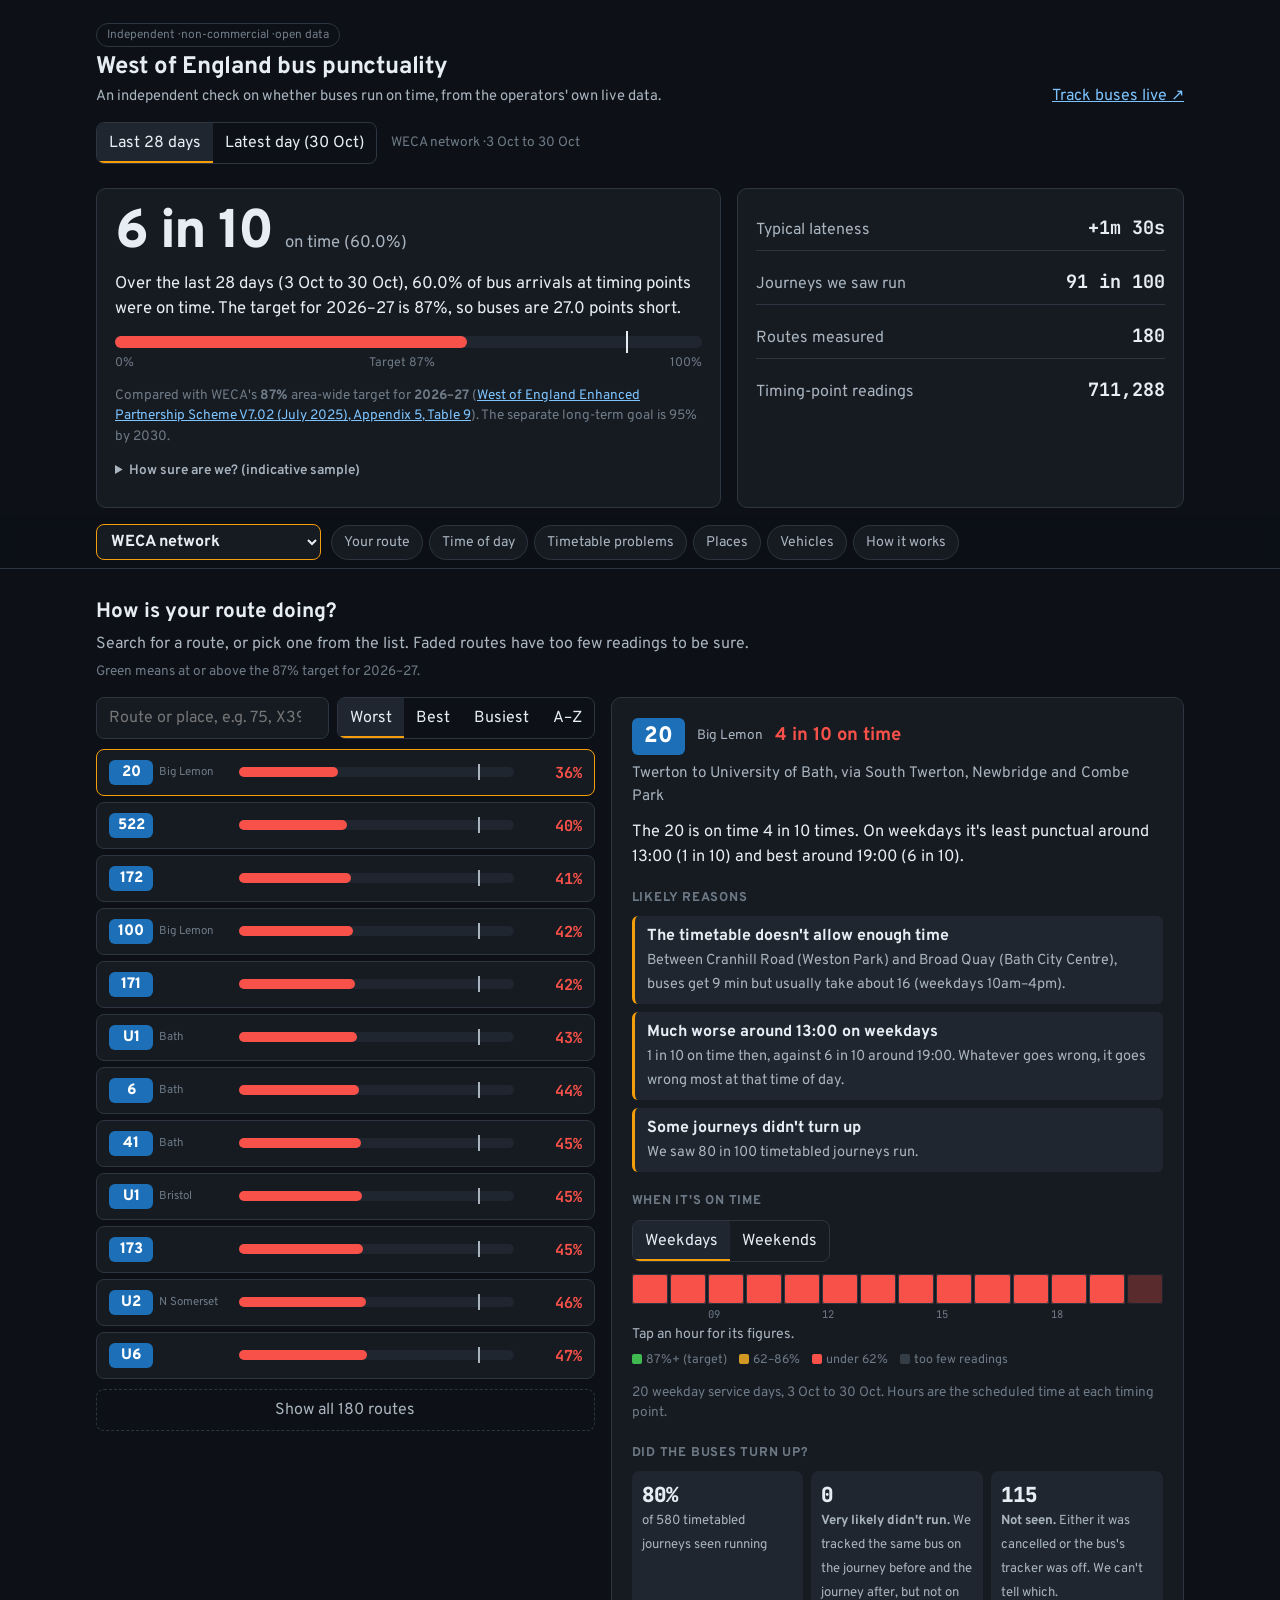
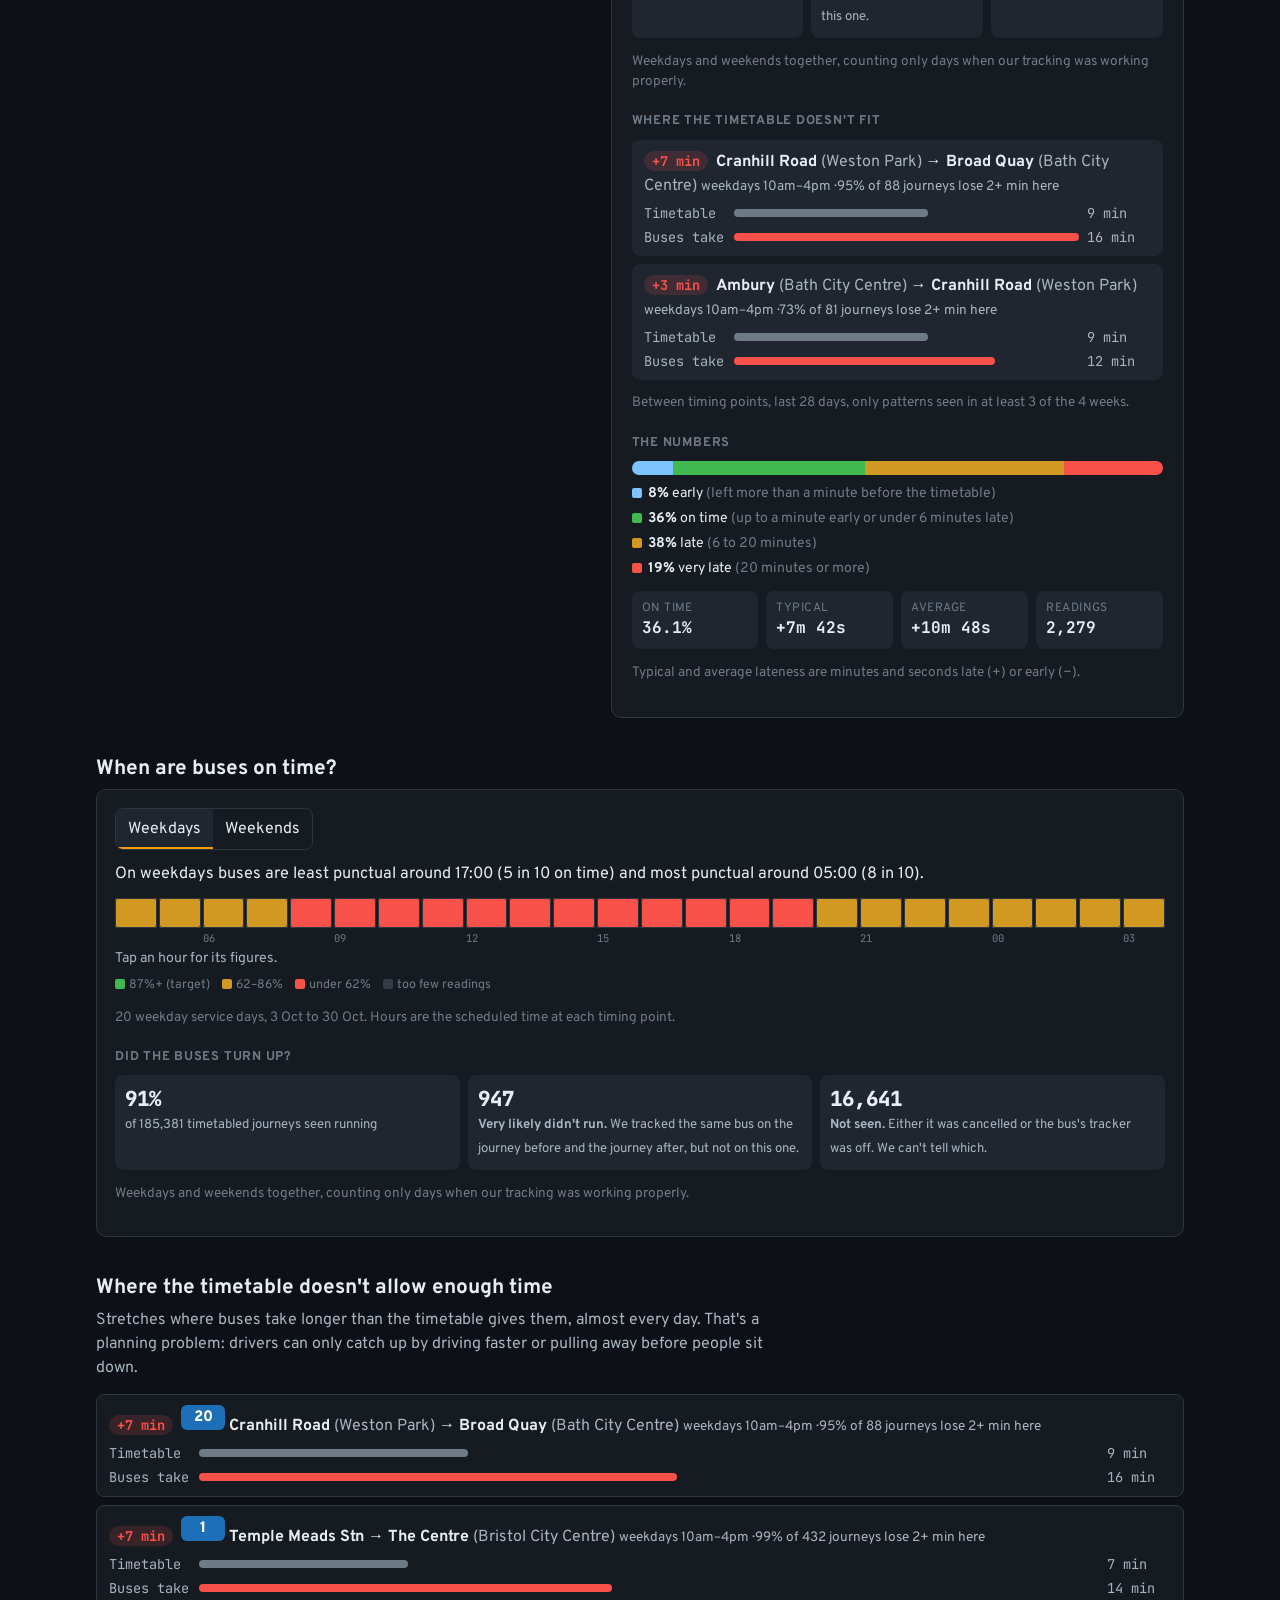
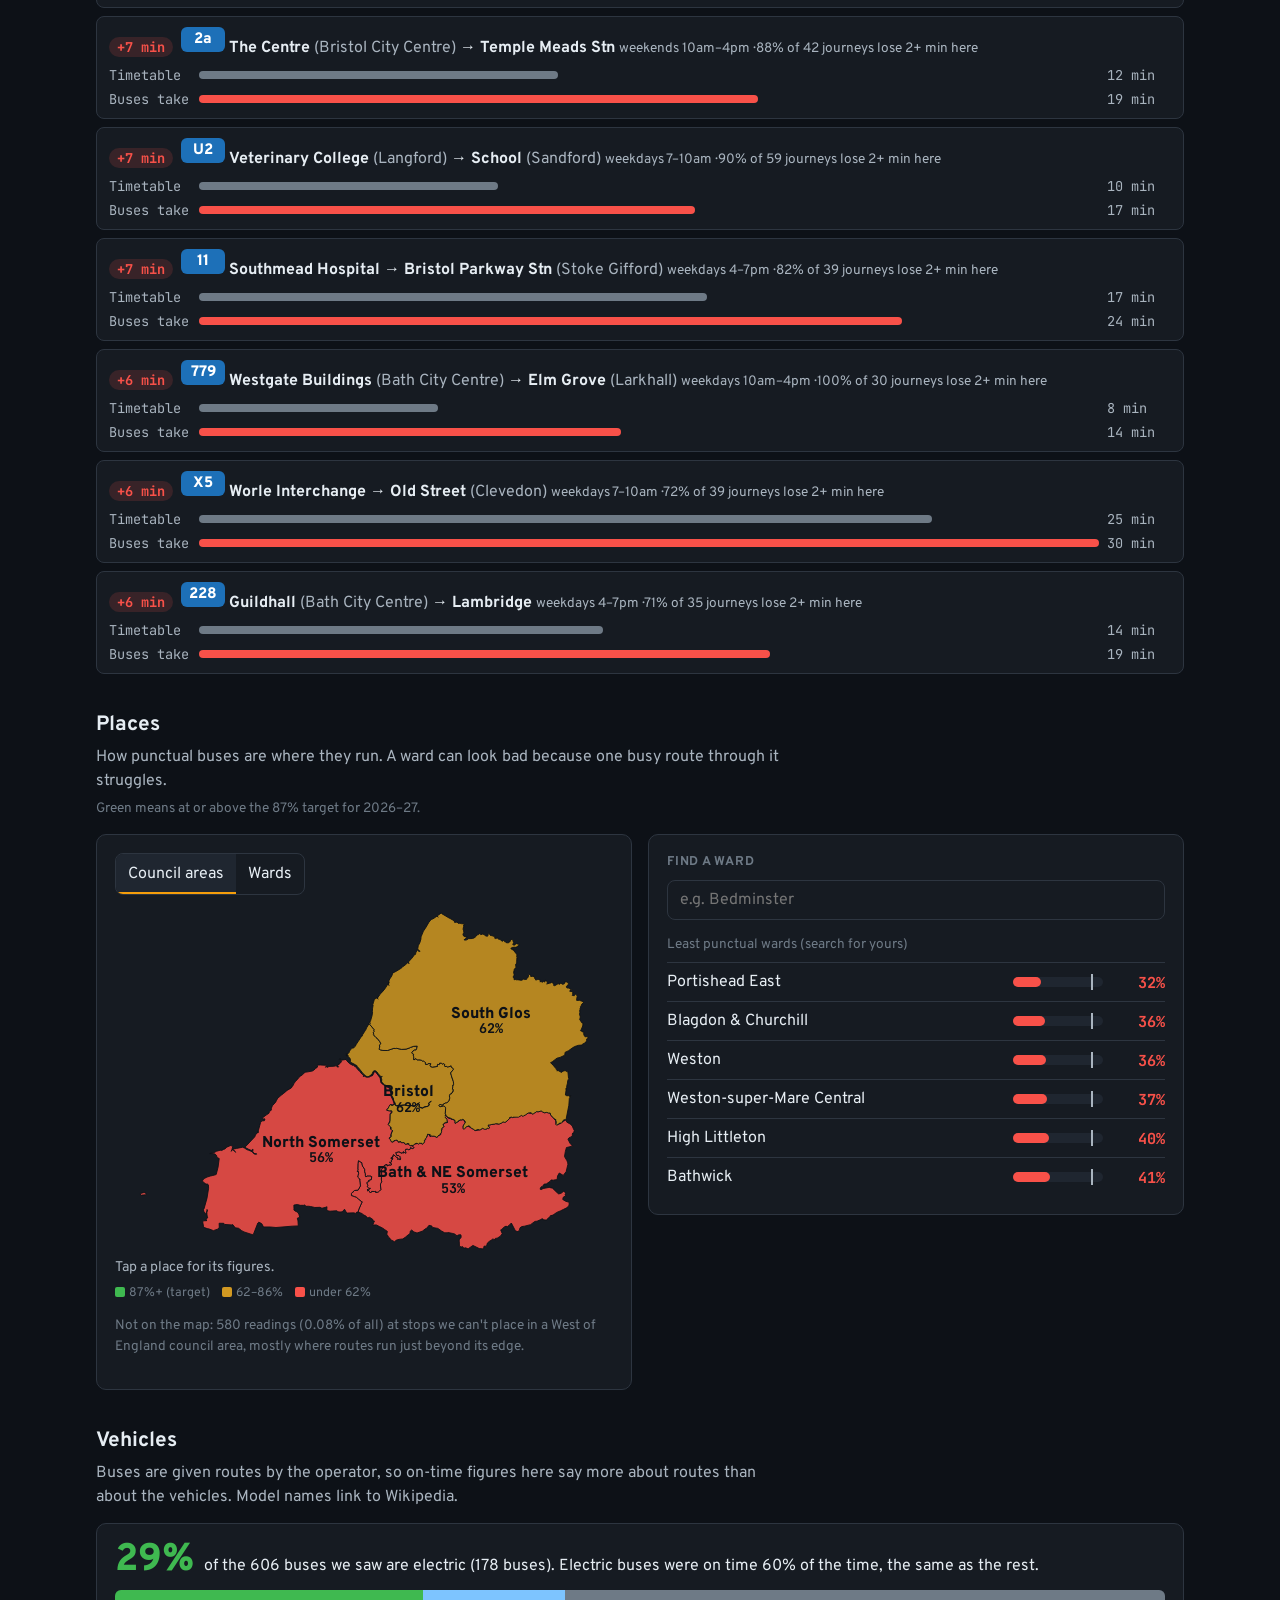
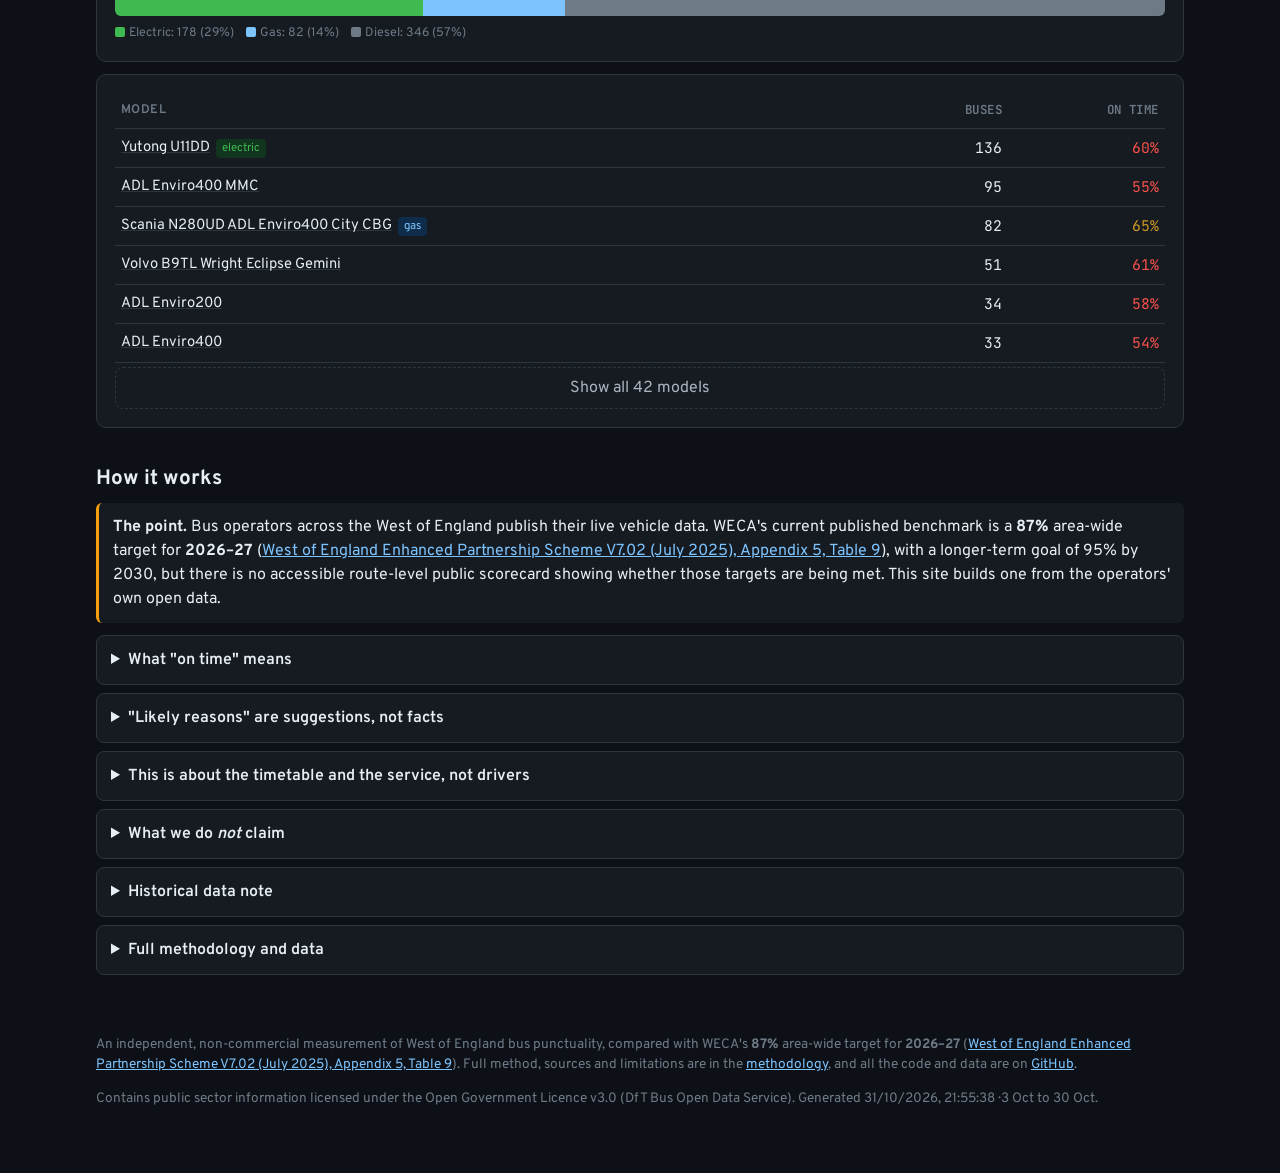
==== docs/index.html @ 81a688ce "Data update 2026-10-31T21:58Z" ====
<!DOCTYPE html>
<html lang="en-GB">
<head>
<meta charset="utf-8">
<meta name="viewport" content="width=device-width, initial-scale=1">
<title>West of England bus punctuality audit - an independent check on whether buses run on time</title>
<meta name="google-site-verification" content="jJreNS1rfgwbymtiuRrzHCfHi8ZP4BG9JeubNYaZslE">
<meta name="description" content="Independent, open-data check on whether buses in Bristol, Bath and the West of England run on time, by route, area and operator, from the team behind Bristol Bus Bot.">
<link rel="canonical" href="https://bristol-bus-bot.github.io/weca-bus-audit/">
<meta property="og:site_name" content="West of England bus punctuality audit">
<meta property="og:type" content="website">
<meta property="og:locale" content="en_GB">
<meta property="og:title" content="West of England bus punctuality audit">
<meta property="og:description" content="How often do buses in Bristol and the West of England run on time? An independent check from the operators' own live data.">
<meta property="og:url" content="https://bristol-bus-bot.github.io/weca-bus-audit/">
<meta property="og:image" content="https://bristol-bus-bot.github.io/weca-bus-audit/og-card.png">
<meta property="og:image:width" content="1200">
<meta property="og:image:height" content="630">
<meta name="twitter:card" content="summary_large_image">
<link rel="icon" href="favicon.svg" type="image/svg+xml">
<link rel="stylesheet" href="styles.css?v=b06679b86626">
</head>
<body>
<a class="skip-link" href="#main-content">Skip to audit results</a>

<div class="wrap">
  <header class="top">
    <div class="brand">
      <div>
        <span class="pill">Independent · non-commercial · open data</span>
        <h1>West of England bus punctuality</h1>
        <p>An independent check on whether buses run on time, from the operators' own live data.</p>
      </div>
      <a class="live-link" href="https://bristolbuses.live/">Track buses live ↗</a>
    </div>
    <div class="controls">
      <div class="seg" id="view-controls" role="group" aria-label="Period" hidden></div>
      <p class="small faint period" id="period-line">Loading…</p>
    </div>
  </header>

  <div id="err" role="alert" aria-live="assertive"></div>

  <div class="hero">
    <div class="card">
      <div class="big"><strong id="h-inten">–</strong><span id="h-pct"></span></div>
      <p class="lead" id="h-lead"></p>
      <div class="bar" aria-hidden="true"><i id="h-fill"></i><b id="h-tgt"></b></div>
      <div class="bar-labels"><span>0%</span><span id="h-tgt-label"></span><span>100%</span></div>
      <p class="small faint" id="headline-target-note"></p>
      <details class="evidence" id="evidence">
        <summary>How sure are we?</summary>
        <p id="evidence-text"></p>
      </details>
    </div>
    <div class="card stats">
      <div class="stat"><span class="k">Typical lateness</span><span class="v" id="s-median">–</span></div>
      <div class="stat"><span class="k">Journeys we saw run</span><span class="v" id="s-seen">–</span></div>
      <div class="stat"><span class="k">Routes measured</span><span class="v" id="s-routes">–</span></div>
      <div class="stat"><span class="k">Timing-point readings</span><span class="v" id="s-readings">–</span></div>
    </div>
  </div>
</div>

<nav class="jump" aria-label="Operator and sections">
  <div class="wrap">
    <label class="sr-only" for="operator">Bus operator</label>
    <select id="operator" class="op-select"></select>
    <div class="jump-links">
      <a href="#routes">Your route</a><a href="#time">Time of day</a><a href="#timetable">Timetable problems</a>
      <a href="#places">Places</a><a href="#vehicles">Vehicles</a><a href="#about">How it works</a>
    </div>
  </div>
</nav>

<main id="main-content" class="wrap">
  <section id="routes">
    <h2>How is your route doing?</h2>
    <p class="intro">Search for a route, or pick one from the list. Faded routes have too few readings to be sure.</p>
    <p class="small faint" id="route-target-note"></p>
    <div class="routes">
      <div>
        <div class="route-tools">
          <input type="search" id="q" placeholder="Route or place, e.g. 75, X39, Clevedon" aria-label="Find a route">
          <div class="seg" role="group" aria-label="Sort routes" id="sort">
            <button type="button" data-s="worst" class="on" aria-pressed="true">Worst</button>
            <button type="button" data-s="best" aria-pressed="false">Best</button>
            <button type="button" data-s="busy" aria-pressed="false">Busiest</button>
            <button type="button" data-s="az" aria-pressed="false">A–Z</button>
          </div>
        </div>
        <ul class="route-list" id="list" aria-live="polite"></ul>
        <button class="more" type="button" id="more" hidden></button>
      </div>
      <div class="detail" id="detail" aria-live="polite"></div>
    </div>
  </section>

  <section id="time">
    <h2>When are buses on time?</h2>
    <div class="card" id="net-hours">
      <p class="faint">Loading…</p>
    </div>
  </section>

  <section id="timetable">
    <h2>Where the timetable doesn't allow enough time</h2>
    <p class="intro">Stretches where buses take longer than the timetable gives them, almost every day. That's a planning problem: drivers can only catch up by driving faster or pulling away before people sit down.</p>
    <ol class="fit" id="worst"></ol>
  </section>

  <section id="places">
    <h2>Places</h2>
    <p class="intro">How punctual buses are where they run. A ward can look bad because one busy route through it struggles.</p>
    <p class="small faint" id="geo-target-note"></p>
    <div class="two">
      <div class="card">
        <div class="seg" role="group" aria-label="Map detail" id="map-mode">
          <button type="button" data-m="area" class="on" aria-pressed="true">Council areas</button>
          <button type="button" data-m="ward" aria-pressed="false">Wards</button>
        </div>
        <svg id="map" class="map" role="img" aria-label="Map of on-time share by place"></svg>
        <p class="strip-detail" id="map-d" aria-live="polite">Tap a place for its figures.</p>
        <div class="legend" id="map-legend"></div>
        <p class="small faint" id="unknown-note"></p>
      </div>
      <div class="card">
        <h3 class="first">Find a ward</h3>
        <input type="search" id="wq" placeholder="e.g. Bedminster" aria-label="Find a ward">
        <ul class="rank" id="wards"></ul>
      </div>
    </div>
  </section>

  <section id="vehicles">
    <h2>Vehicles</h2>
    <p class="intro">Buses are given routes by the operator, so on-time figures here say more about routes than about the vehicles. Model names link to Wikipedia.</p>
    <div class="card glance-card">
      <div class="glance"><strong id="e-share"></strong><span id="e-text"></span></div>
      <div class="fleetbar" id="fleetbar" role="img"></div>
      <div class="legend" id="fleet-legend"></div>
    </div>
    <div class="card">
      <table>
        <thead><tr><th scope="col">Model</th><th scope="col" class="num">Buses</th><th scope="col" class="num">On time</th></tr></thead>
        <tbody id="fleet"></tbody>
      </table>
      <button class="more" type="button" id="fleet-more" hidden></button>
    </div>
  </section>

  <section id="about">
    <h2>How it works</h2>
    <div class="callout" id="point-callout">
      <strong>The point.</strong> This site compares independent measurements with WECA's dated annual target and longer-term goal.
    </div>
    <details>
      <summary>What "on time" means</summary>
      <p>Between 1 minute early and 5 minutes 59 seconds late at a timing point, the Department for Transport's statistical definition. A reading is a bus recorded within 150 m of a timing point. We measure every bus we can see, every day, against the published timetable.</p>
    </details>
    <details>
      <summary>"Likely reasons" are suggestions, not facts</summary>
      <p>They come from patterns in the data: a stretch where buses lose time on most days, a time of day that is much worse than the rest, journeys that go missing, or buses that wait at a stop. Each one shows its evidence. When there is no clear pattern, we don't suggest a reason.</p>
    </details>
    <details>
      <summary>This is about the timetable and the service, not drivers</summary>
      <p>Figures measure buses against their timetable. They are not a measure of individual drivers.</p>
    </details>
    <details>
      <summary>What we do <em>not</em> claim</summary>
      <ul>
        <li>We do <strong>not</strong> claim any operator is breaking the law or withholding required data. Operators are legally required to publish timetables, vehicle locations and fares, and they do. Performance figures are <em>not</em> a statutory publication requirement.</li>
        <li>We do <strong>not</strong> claim these are the official figures. They are an independent estimate and will differ from any internal operator or regulator measurement.</li>
        <li>Low-sample routes, smaller operators with patchier real-time data, and partial collection days are <strong>not</strong> reliable on their own, and are flagged as such.</li>
      </ul>
    </details>
    <details id="historical-data-note">
      <summary>Historical data note</summary>
      <p>Some days have incomplete or contradictory evidence and are excluded. Method and timetable changes also limit comparisons across periods. <a href="https://github.com/bristol-bus-bot/weca-bus-audit/blob/main/AUDIT_METHODOLOGY.md#changes-to-the-measurement">See the dated change record.</a></p>
    </details>
    <details>
      <summary>Full methodology and data</summary>
      <p>The method, data sources (including routes drawn from TNDS that operators do not publish to BODS), the geography, fleet and frequent-service definitions, and every limitation are in <a href="https://github.com/bristol-bus-bot/weca-bus-audit/blob/main/AUDIT_METHODOLOGY.md">AUDIT_METHODOLOGY.md</a>. Day-by-day history is in <a href="audit_data.json">audit_data.json</a>.</p>
    </details>
  </section>

  <footer class="audit-footer">
    <p id="footer-intro">An independent, non-commercial measurement of West of England bus punctuality, compared with WECA's published targets. Full method, sources and limitations are in the <a href="https://github.com/bristol-bus-bot/weca-bus-audit/blob/main/AUDIT_METHODOLOGY.md">methodology</a>, and all the code and data are on <a href="https://github.com/bristol-bus-bot/weca-bus-audit">GitHub</a>.</p>
    <p class="small faint">Contains public sector information licensed under the Open Government Licence v3.0 (DfT Bus Open Data Service). Generated <span id="genat">–</span> · <span id="genday">–</span>.</p>
  </footer>
</main>

<script src="app.js?v=b06679b86626"></script>
</body>
</html>
---- docs/styles.css ----
@font-face {
  font-family: "Overpass";
  font-style: normal;
  font-display: swap;
  font-weight: 100 900;
  src: url("fonts/overpass-latin.woff2") format("woff2");
}
@font-face {
  font-family: "JetBrains Mono";
  font-style: normal;
  font-display: swap;
  font-weight: 100 900;
  src: url("fonts/jetbrains-mono-latin.woff2") format("woff2");
}

:root {
  --bg: #0d1117;
  --surface: #161b22;
  --surface-2: #1f2630;
  --line: #2d3540;
  --fg: #e6edf3;
  --fg-2: #a9b4bf;
  --fg-3: #6e7a86;
  --good: #3fb950;
  --warn: #d29922;
  --bad: #f85149;
  --accent: #f59e0b;
  --link: #7dc4ff;
  --r: 10px;
  --sans: "Overpass", -apple-system, BlinkMacSystemFont, "Segoe UI", Roboto, Helvetica, Arial, sans-serif;
  --mono: "JetBrains Mono", ui-monospace, SFMono-Regular, Menlo, Consolas, monospace;
}

* { box-sizing: border-box; }
html { scroll-behavior: smooth; }
@media (prefers-reduced-motion: reduce) { html { scroll-behavior: auto; } }
body { margin: 0; background: var(--bg); color: var(--fg); font: 16px/1.5 var(--sans); }
a { color: var(--link); }
button { font: inherit; color: inherit; }
button:focus-visible, a:focus-visible, input:focus-visible, select:focus-visible, summary:focus-visible, .strip li:focus-visible {
  outline: 3px solid var(--accent); outline-offset: 2px;
}
.wrap { max-width: 1120px; margin: 0 auto; padding: 0 16px; }
.sr-only { position: absolute; width: 1px; height: 1px; padding: 0; margin: -1px; overflow: hidden; clip: rect(0 0 0 0); white-space: nowrap; border: 0; }
.skip-link { position: fixed; left: 12px; top: 12px; z-index: 1000; transform: translateY(-160%); padding: 9px 12px; border-radius: 6px; color: var(--bg); background: var(--fg); }
.skip-link:focus { transform: translateY(0); }
#err { display: none; margin: 12px 0; padding: 12px 14px; border: 1px solid var(--bad); border-radius: 8px; color: var(--fg); background: rgba(248, 81, 73, 0.1); }

/* Header */
header.top { padding: 22px 0 8px; }
.brand { display: flex; flex-wrap: wrap; align-items: flex-end; justify-content: space-between; gap: 8px; }
.brand h1 { margin: 6px 0 0; font-size: 1.5rem; line-height: 1.2; letter-spacing: -0.01em; }
.brand p { margin: 4px 0 0; color: var(--fg-2); font-size: 0.92rem; }
.pill { display: inline-block; padding: 2px 10px; border: 1px solid var(--line); border-radius: 999px; color: var(--fg-3); font-size: 0.75rem; }
.live-link { white-space: nowrap; }
.controls { display: flex; flex-wrap: wrap; gap: 8px 14px; align-items: center; margin-top: 14px; }
.period { margin: 0; }
select, .seg button, input[type=search] {
  min-height: 40px; border: 1px solid var(--line); border-radius: 8px; background: var(--surface); color: var(--fg); padding: 6px 12px; font: inherit;
}
input[type=search] { width: 100%; }
.seg { display: inline-flex; border: 1px solid var(--line); border-radius: 8px; overflow: hidden; }
.seg button { border: 0; border-radius: 0; background: transparent; cursor: pointer; }
.seg button.on { background: var(--surface-2); box-shadow: inset 0 -2px 0 var(--accent); }

/* Headline */
.hero { display: grid; grid-template-columns: 1.4fr 1fr; gap: 16px; margin: 16px 0 8px; }
.card { background: var(--surface); border: 1px solid var(--line); border-radius: var(--r); padding: 18px; }
.big { display: flex; align-items: baseline; gap: 12px; flex-wrap: wrap; }
.big strong { font: 800 3.4rem/1 var(--sans); letter-spacing: -0.03em; }
.big span { color: var(--fg-2); font-size: 1.05rem; }
.hero p.lead { margin: 10px 0 14px; font-size: 1.05rem; }
.bar { position: relative; height: 12px; border-radius: 6px; background: var(--surface-2); }
.bar i { position: absolute; inset: 0 auto 0 0; border-radius: 6px; width: 0; }
.bar b { position: absolute; top: -5px; bottom: -5px; width: 2px; background: var(--fg); }
.bar-labels { display: flex; justify-content: space-between; color: var(--fg-3); font-size: 0.78rem; margin-top: 6px; }
.evidence { margin-top: 10px; background: transparent; border: 0; padding: 0; color: var(--fg-2); font-size: 0.85rem; }
.evidence summary { font-weight: 600; }
.stats { display: grid; grid-template-columns: 1fr; gap: 10px; align-content: start; }
.stat { display: flex; justify-content: space-between; align-items: baseline; gap: 12px; border-bottom: 1px solid var(--line); padding: 8px 0; }
.stat:last-child { border-bottom: 0; }
.stat .k { color: var(--fg-2); }
.stat .v { font: 700 1.15rem var(--mono); }
.small { font-size: 0.85rem; color: var(--fg-2); }
.faint { color: var(--fg-3); }

/* The bar that stays at the top: operator picker, then section links */
nav.jump { position: sticky; top: 0; z-index: 5; background: rgba(13, 17, 23, 0.92); backdrop-filter: blur(6px);
  border-bottom: 1px solid var(--line); margin: 8px 0 0; }
nav.jump .wrap { display: flex; align-items: center; gap: 10px; padding-top: 8px; padding-bottom: 8px; }
.op-select { flex: none; max-width: 46vw; min-height: 36px; padding: 4px 10px; font-weight: 700; border-color: var(--accent); cursor: pointer; }
.jump-links { display: flex; gap: 6px; overflow-x: auto; scrollbar-width: none; min-width: 0; }
.jump-links::-webkit-scrollbar { display: none; }
.jump-links a { flex: none; padding: 6px 12px; border-radius: 999px; background: var(--surface); border: 1px solid var(--line);
  color: var(--fg-2); text-decoration: none; font-size: 0.88rem; white-space: nowrap; }
.jump-links a:hover { color: var(--fg); }

section { padding: 28px 0 8px; scroll-margin-top: 60px; }
section > h2 { margin: 0 0 4px; font-size: 1.3rem; }
section > p.intro { margin: 0 0 14px; color: var(--fg-2); max-width: 70ch; }
section > p.small { margin: -8px 0 14px; }

/* Routes */
.routes { display: grid; grid-template-columns: minmax(0, 1fr) minmax(0, 1.15fr); gap: 16px; align-items: start; }
.route-tools { display: flex; flex-wrap: wrap; gap: 8px; margin-bottom: 10px; }
.route-tools input { flex: 1 1 220px; width: auto; }
.route-list { list-style: none; margin: 0; padding: 0; }
.route-row { display: grid; grid-template-columns: 118px 1fr 56px; align-items: center; gap: 12px; width: 100%;
  padding: 10px 12px; margin: 0 0 6px; border: 1px solid var(--line); border-radius: 8px; background: var(--surface); cursor: pointer; text-align: left; }
.route-row:hover, .route-row.sel { border-color: var(--accent); }
.route-row.lim { opacity: 0.55; }
.badge { display: inline-block; min-width: 44px; padding: 3px 8px; border-radius: 6px; background: #1d70b8; color: #fff;
  font: 800 0.95rem var(--sans); text-align: center; overflow: hidden; text-overflow: ellipsis; white-space: nowrap; max-width: 76px; }
.badge.big { font-size: 1.4rem; padding: 4px 12px; max-width: none; }
.rname { display: flex; align-items: center; gap: 6px; min-width: 0; }
.rname small { color: var(--fg-3); font-size: 0.72rem; line-height: 1.15; overflow: hidden; text-overflow: ellipsis; white-space: nowrap; }
.mini { position: relative; height: 10px; border-radius: 5px; background: var(--surface-2); }
.mini i { position: absolute; inset: 0 auto 0 0; border-radius: 5px; }
.mini b { position: absolute; top: -3px; bottom: -3px; width: 2px; background: var(--fg-2); }
.pct { font: 700 0.95rem var(--mono); text-align: right; }
.more { width: 100%; min-height: 42px; margin-top: 4px; border: 1px dashed var(--line); border-radius: 8px; background: transparent; color: var(--fg-2); cursor: pointer; }
.empty { color: var(--fg-2); padding: 30px 10px; text-align: center; list-style: none; }

.detail { position: sticky; top: 64px; }
.detail .card { padding: 20px; }
.detail-head { display: flex; align-items: center; gap: 12px; flex-wrap: wrap; }
.detail-head .verdict { font-size: 1.15rem; font-weight: 700; }
.tag { display: inline-block; font-size: 0.72rem; padding: 1px 6px; border-radius: 4px; background: #12351f; color: var(--good); margin-left: 6px; }
.tag.gas { background: #0f2d4a; color: var(--link); }
.tag.freq { background: #3b2a06; color: #ffd58a; margin-left: 0; }
.close { display: none; margin-left: auto; min-height: 40px; padding: 0 14px; border: 1px solid var(--line); border-radius: 8px; background: var(--surface-2); cursor: pointer; }
.summary { margin: 12px 0 4px; font-size: 1.02rem; }
h3 { font-size: 0.8rem; text-transform: uppercase; letter-spacing: 0.06em; color: var(--fg-3); margin: 20px 0 8px; }
h3.first { margin-top: 0; }
.reasons { display: grid; gap: 8px; }
.reason { border-left: 3px solid var(--accent); background: var(--surface-2); border-radius: 6px; padding: 8px 12px; }
.reason strong { display: block; }
.reason span { color: var(--fg-2); font-size: 0.9rem; }
.reason.none { border-left-color: var(--fg-3); }
.strip { display: flex; gap: 2px; list-style: none; padding: 0 0 18px; margin: 12px 0 0; }
.strip li { position: relative; flex: 1 1 0; min-width: 0; height: 30px; border-radius: 3px; box-shadow: inset 0 0 0 1px var(--line); cursor: pointer; }
.strip li.low { opacity: 0.3; }
.strip li.picked { box-shadow: inset 0 0 0 2px var(--fg); }
.strip li .tick { position: absolute; top: 33px; left: 0; font: 0.66rem var(--mono); color: var(--fg-3); }
.strip-detail { min-height: 1.4em; color: var(--fg-2); font-size: 0.88rem; margin: 2px 0 0; }
.legend { display: flex; gap: 4px 12px; flex-wrap: wrap; font-size: 0.78rem; color: var(--fg-3); margin-top: 6px; }
.legend i { display: inline-block; width: 10px; height: 10px; border-radius: 2px; margin-right: 4px; vertical-align: -1px; }
.turnup { display: grid; grid-template-columns: repeat(3, 1fr); gap: 8px; }
.turnup div { background: var(--surface-2); border-radius: 8px; padding: 10px; }
.turnup b { display: block; font: 800 1.3rem var(--mono); }
.turnup span { color: var(--fg-2); font-size: 0.82rem; }
.fit { list-style: none; padding: 0; margin: 0; display: grid; gap: 8px; }
.fit li { background: var(--surface-2); border-radius: 8px; padding: 10px 12px; }
#worst li { background: var(--surface); border: 1px solid var(--line); }
.fit .mins { display: grid; grid-template-columns: 82px 1fr 64px; align-items: center; gap: 8px; margin-top: 6px; font: 0.85rem var(--mono); color: var(--fg-2); }
.fit .mins .track { height: 8px; }
.fit .mins .tt, .fit .mins .ty { display: block; height: 8px; border-radius: 4px; }
.fit .mins .tt { background: var(--fg-3); }
.fit .mins .ty { background: var(--bad); }
.fit .mins .ty.slack { background: var(--link); }
.numbers { display: grid; grid-template-columns: repeat(4, 1fr); gap: 8px; }
.numbers div { background: var(--surface-2); border-radius: 8px; padding: 8px 10px; }
.numbers .k { display: block; color: var(--fg-3); font-size: 0.75rem; text-transform: uppercase; letter-spacing: 0.04em; }
.numbers .v { font: 700 1rem var(--mono); }

/* Places and vehicles */
.two { display: grid; grid-template-columns: 1fr 1fr; gap: 16px; align-items: start; }
.map { display: block; width: 100%; max-width: 460px; height: auto; margin: 12px auto 0; touch-action: manipulation; }
/* Sizes are in map units: the map is 600 units wide, so on a phone they halve. */
.map text { fill: #0d1117; font: 800 21px var(--sans); text-anchor: middle; pointer-events: none; }
.map text.sub { font: 700 18px var(--mono); }
.map path { stroke: var(--bg); stroke-width: 1.2; cursor: pointer; }
.map circle { stroke: var(--bg); stroke-width: 1; cursor: pointer; }
.map .picked { stroke: var(--fg); stroke-width: 2.5; }
#wq { margin-bottom: 8px; }
.rank { list-style: none; margin: 0; padding: 0; }
.rank li { display: grid; grid-template-columns: 1fr 90px 52px; gap: 10px; align-items: center; padding: 7px 0; border-bottom: 1px solid var(--line); }
.rank li:last-child { border-bottom: 0; }
.rank li.lim { opacity: 0.55; }
.rank li.note { display: block; }
.glance-card { margin-bottom: 12px; }
.glance { display: flex; align-items: baseline; gap: 10px; flex-wrap: wrap; }
.glance strong { font: 800 2.4rem/1 var(--sans); color: var(--good); }
.glance strong.none { color: var(--fg-3); }
.fleetbar { display: flex; height: 26px; border-radius: 6px; overflow: hidden; margin: 10px 0 8px; background: var(--surface-2); }
.fleetbar i { display: block; height: 100%; }
table { width: 100%; border-collapse: collapse; }
th, td { text-align: left; padding: 8px 6px; border-bottom: 1px solid var(--line); font-size: 0.92rem; }
th { color: var(--fg-3); font-weight: 600; font-size: 0.78rem; text-transform: uppercase; letter-spacing: 0.04em; }
td.num, th.num { text-align: right; font-family: var(--mono); }
td a { color: var(--fg); text-decoration-color: var(--line); }
td a:hover { text-decoration-color: var(--fg-2); }

/* About */
.callout { border-left: 3px solid var(--accent); background: var(--surface); border-radius: 6px; padding: 12px 14px; margin: 8px 0 12px; }
details { background: var(--surface); border: 1px solid var(--line); border-radius: 8px; padding: 12px 14px; margin: 0 0 8px; }
details summary { cursor: pointer; font-weight: 600; }
details p, details ul { margin: 10px 0 0; color: var(--fg-2); }
.audit-footer { color: var(--fg-3); font-size: 0.85rem; padding: 30px 0 50px; }

/* Phones and small tablets: the route detail becomes a full-screen sheet */
@media (max-width: 860px) {
  .hero, .routes, .two { grid-template-columns: 1fr; }
  .detail { position: fixed; inset: 0; z-index: 20; background: var(--bg); overflow-y: auto; padding: 12px; display: none; }
  .detail.open { display: block; }
  body.sheet-open { overflow: hidden; }
  .close { display: inline-block; }
  .big strong { font-size: 2.8rem; }
  .numbers { grid-template-columns: repeat(2, 1fr); }
  .route-row { grid-template-columns: 108px 1fr 50px; }
}
@media (max-width: 420px) {
  .turnup { grid-template-columns: 1fr; }
  .fit .mins { grid-template-columns: 76px 1fr 56px; }
}

/* Route panel: how the arrivals split (planning #83) */
.split { display: flex; height: 14px; border-radius: 7px; overflow: hidden; background: var(--surface-2); margin: 4px 0 8px; }
.split i { display: block; height: 100%; }
.split .early, .split-legend .early { background: var(--link); }
.split .ontime, .split-legend .ontime { background: var(--good); }
.split .late, .split-legend .late { background: var(--warn); }
.split .verylate, .split-legend .verylate { background: var(--bad); }
.split-legend { list-style: none; margin: 0 0 12px; padding: 0; display: grid; gap: 4px; font-size: 0.88rem; }
.split-legend i { display: inline-block; width: 10px; height: 10px; border-radius: 2px; margin-right: 6px; vertical-align: -1px; }
/* Minutes lost or spare, leading each stretch */
.pill-gap { display: inline-block; padding: 1px 8px; border-radius: 999px; background: rgba(248, 81, 73, 0.15); color: var(--bad); font: 700 0.85rem var(--mono); margin-right: 4px; }
.pill-gap.spare { background: rgba(125, 196, 255, 0.15); color: var(--link); }
/* A stop's town, lighter than its name */
.place { color: var(--fg-2); font-weight: 400; }

/* Where the route goes (planning #87) */
.route-desc { margin: 8px 0 0; color: var(--fg-2); font-size: 0.95rem; }
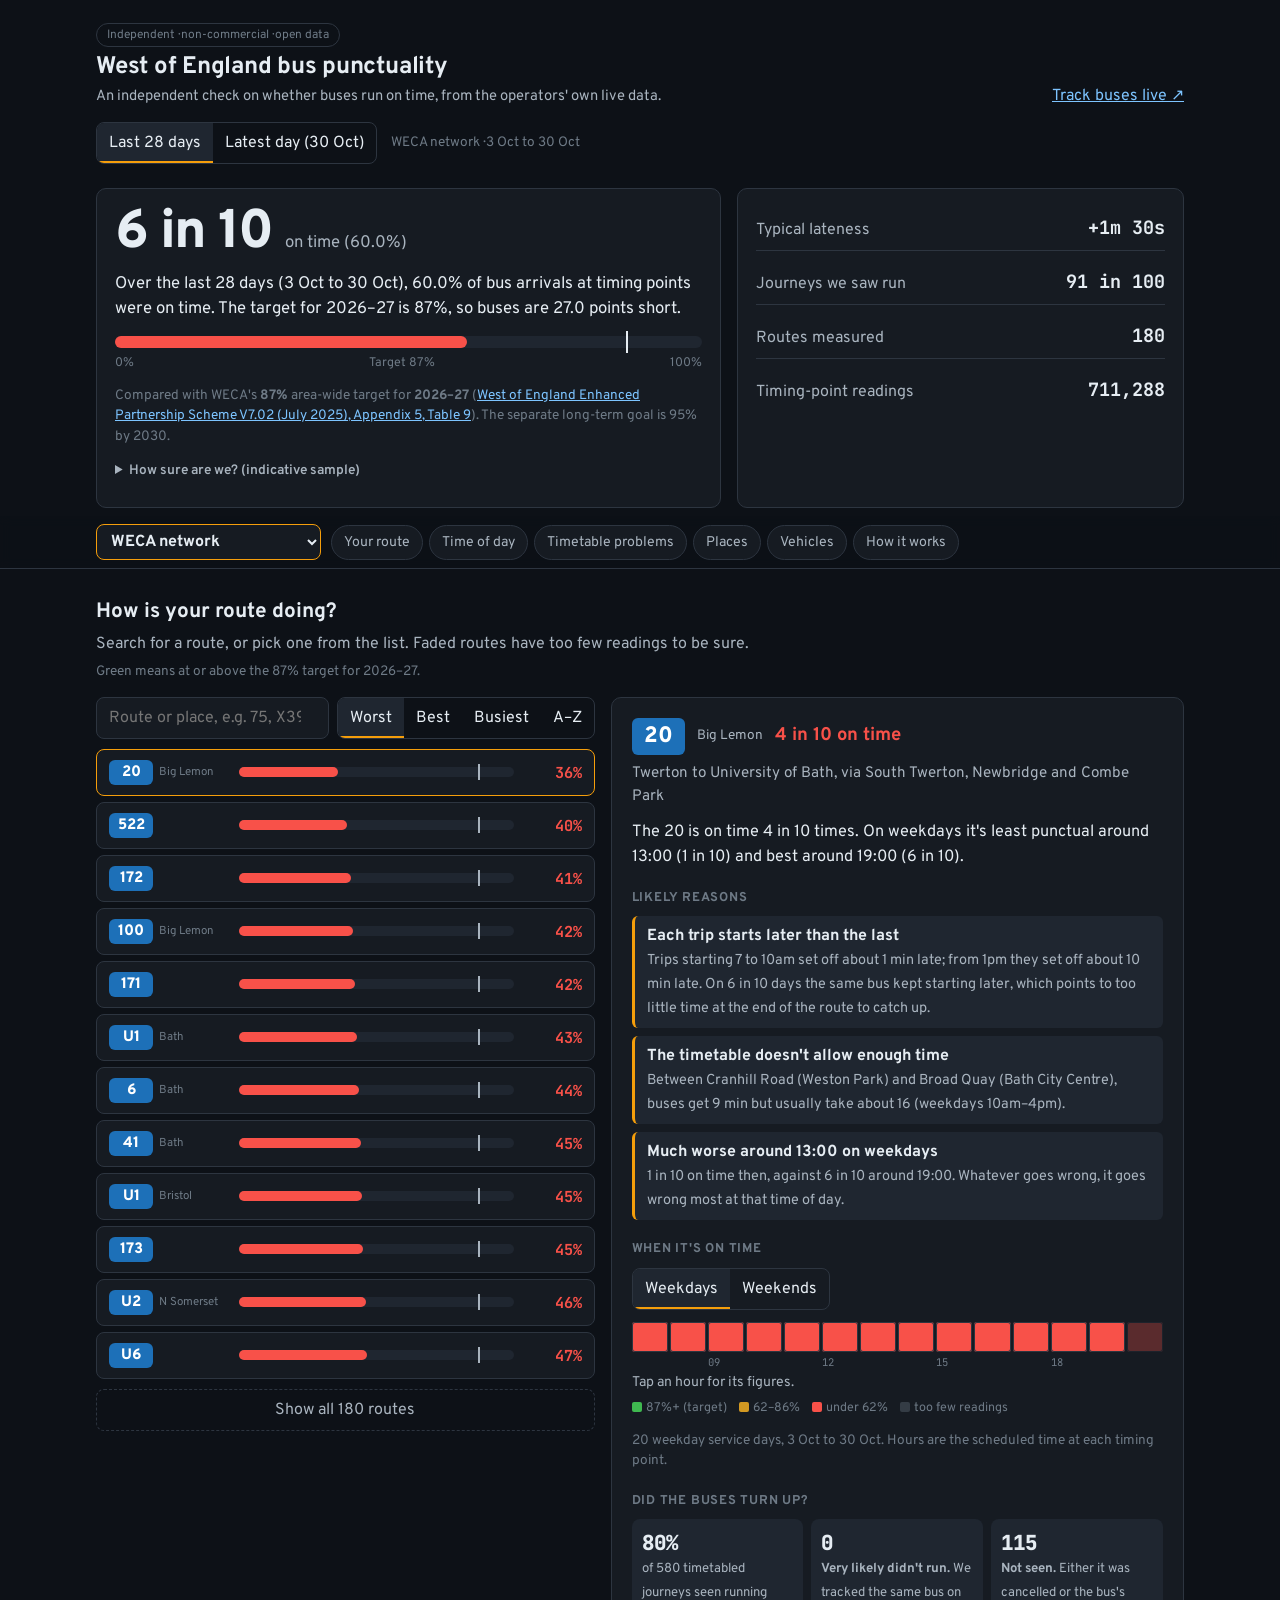
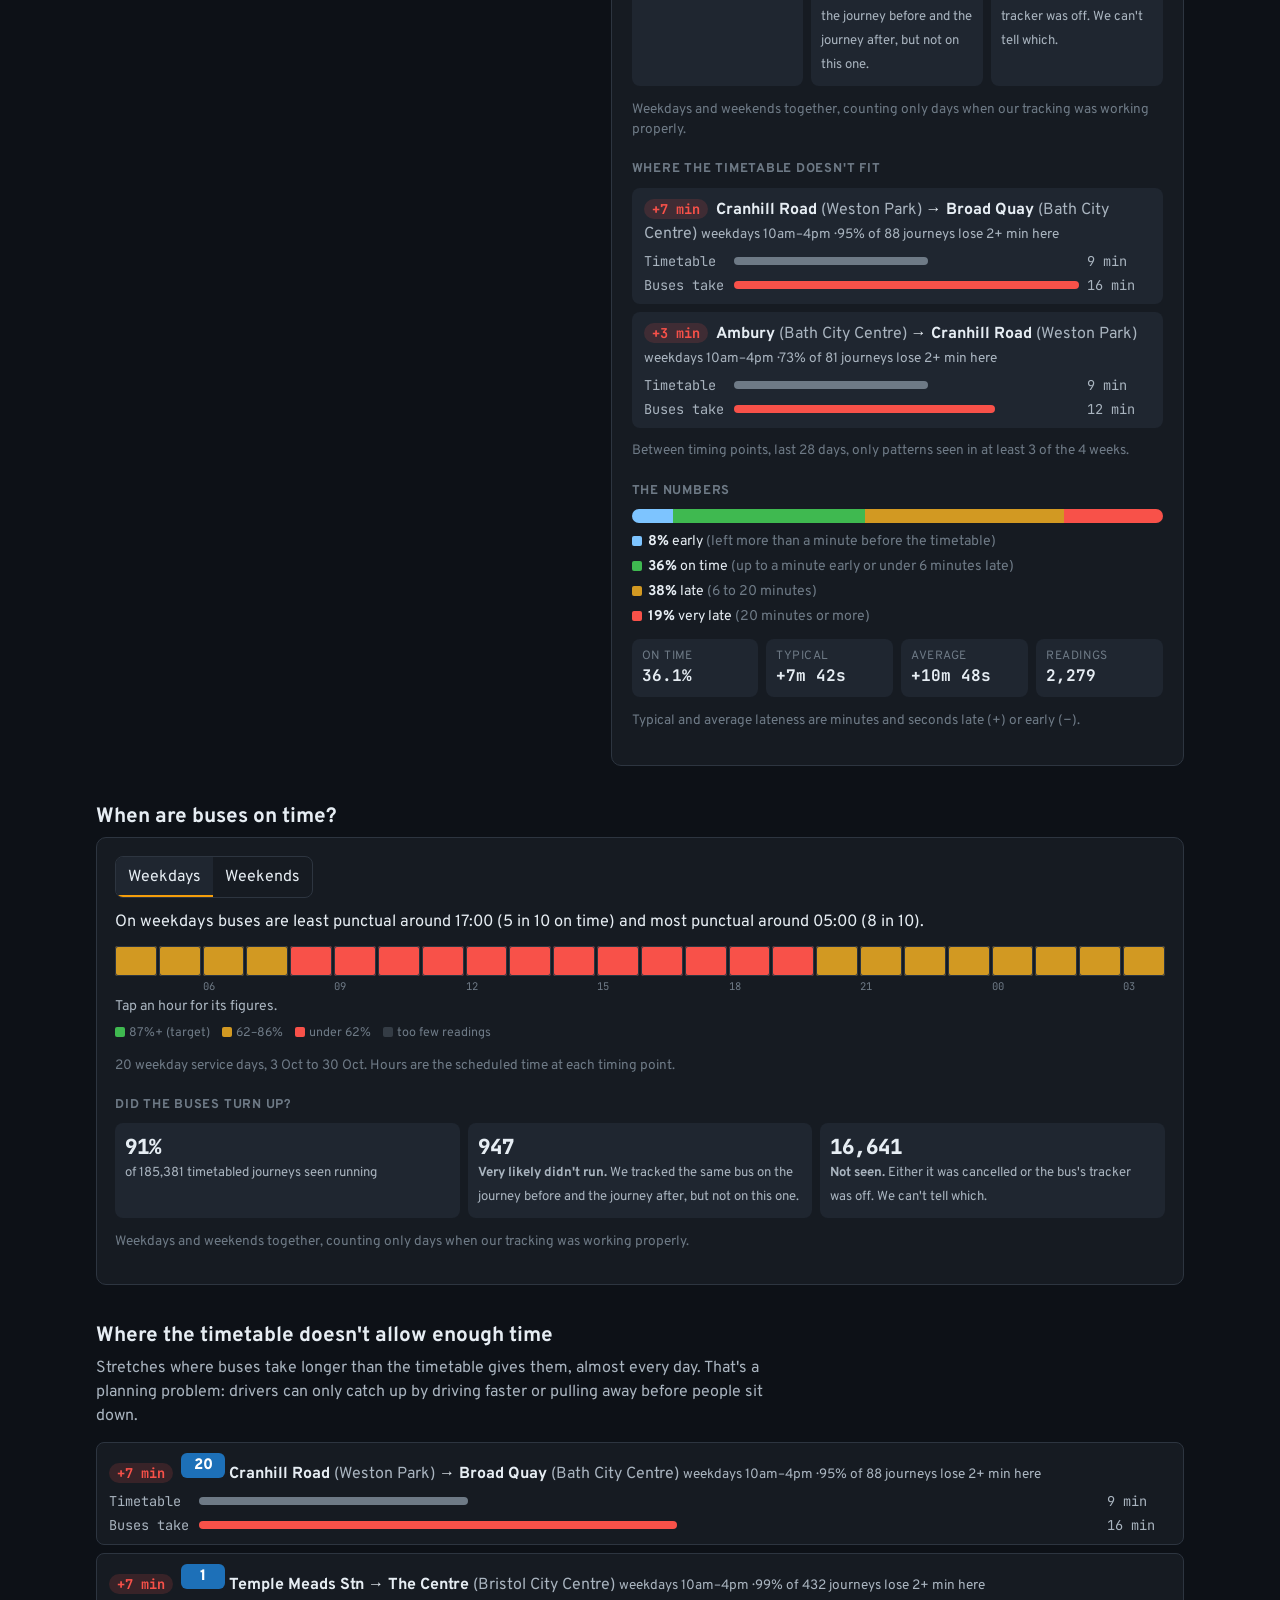
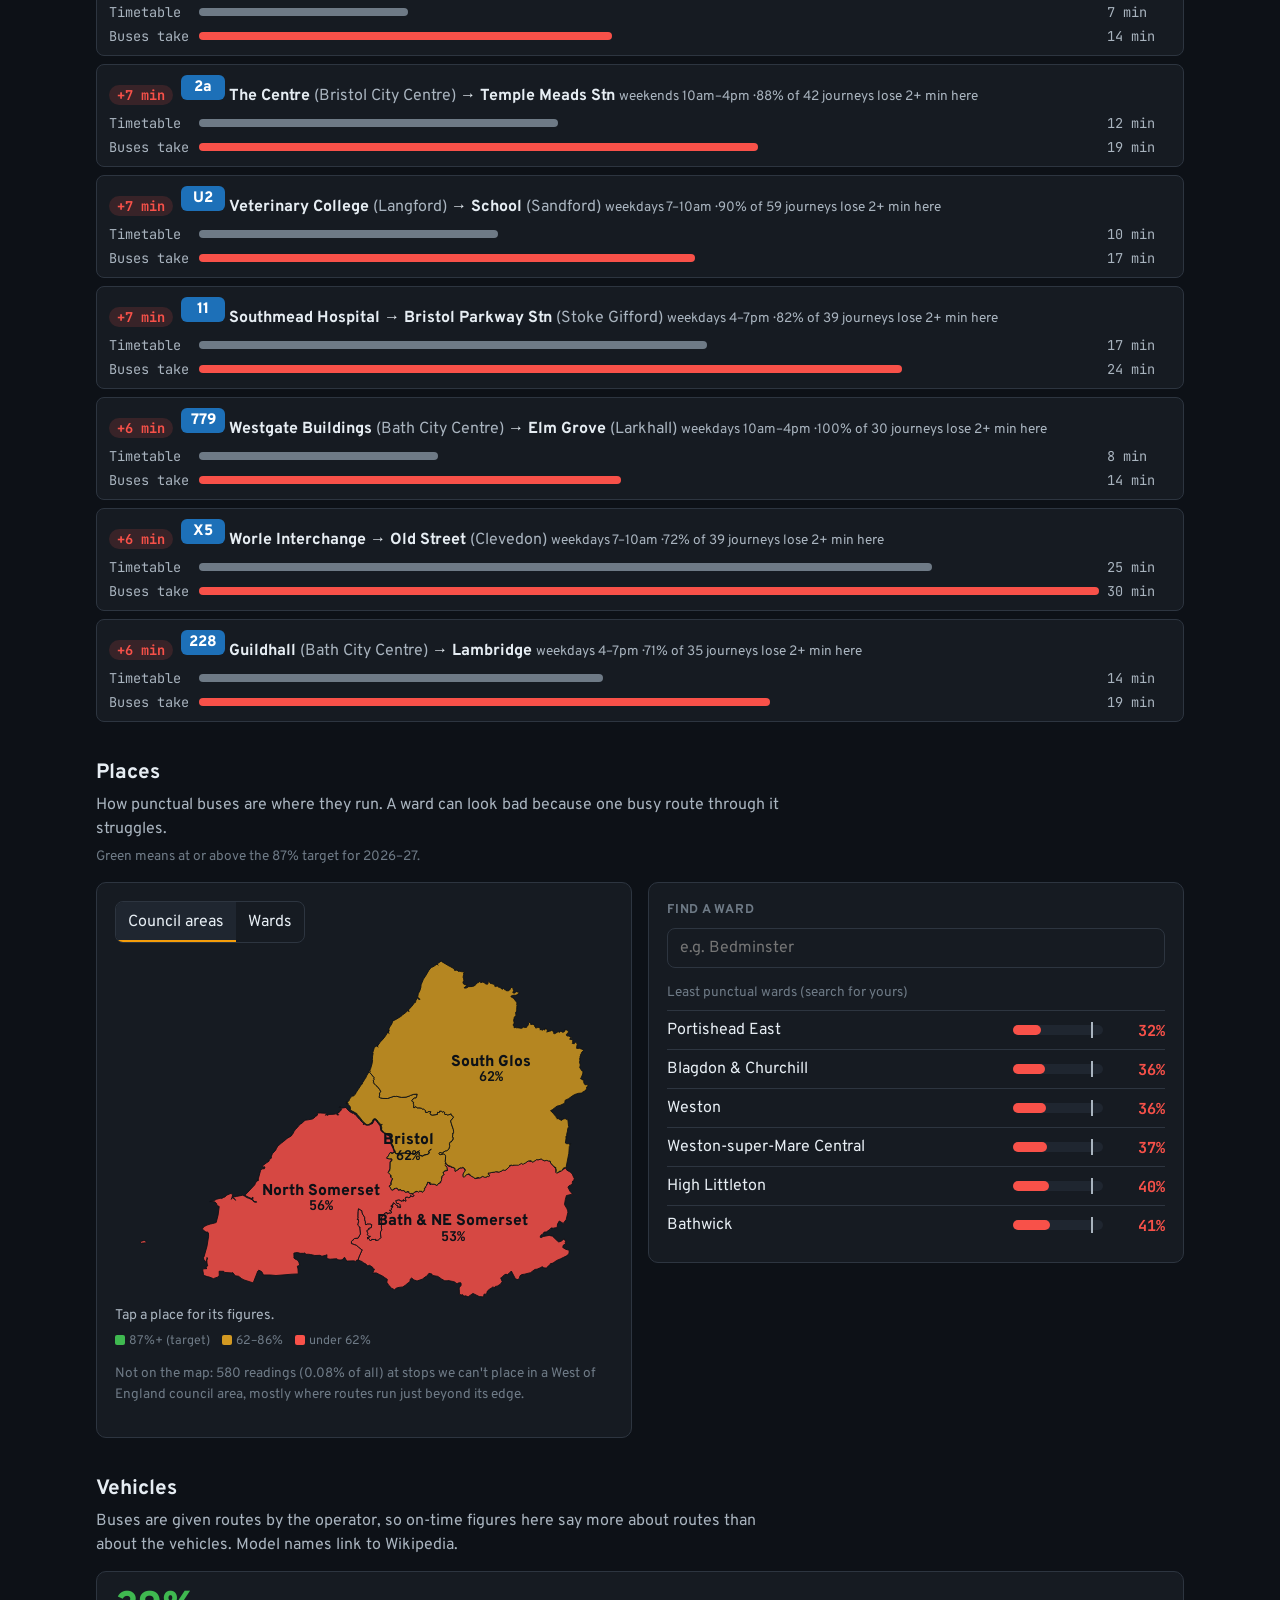
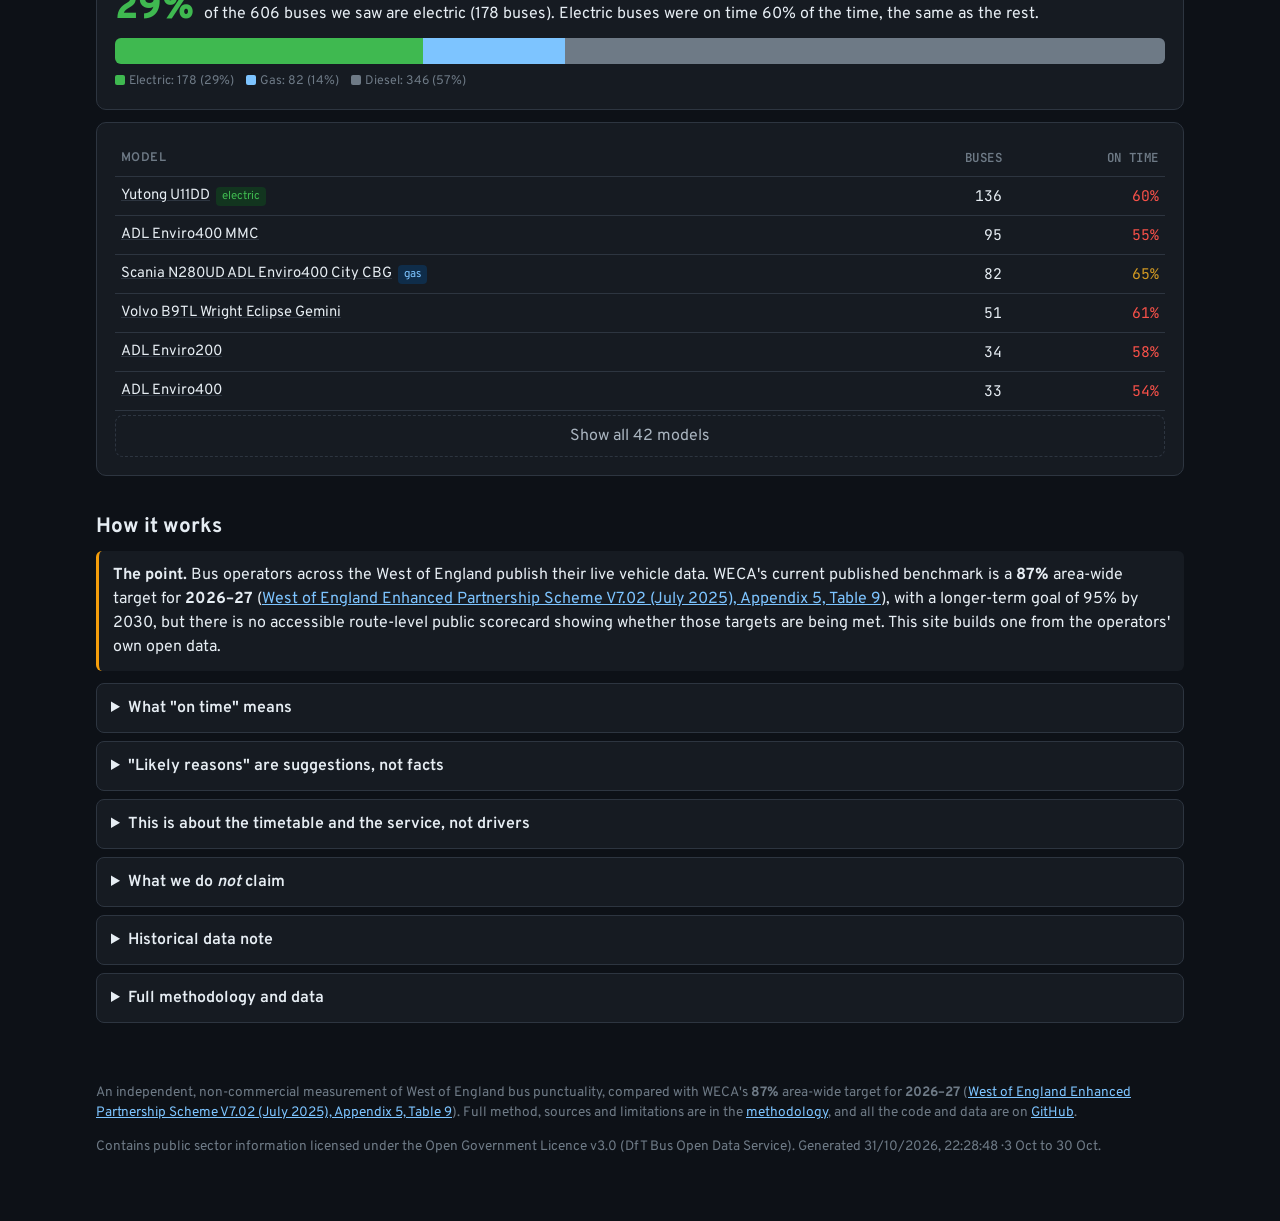
==== commit 1f3ac221: "Data update 2026-10-31T22:32Z" ====
--- a/docs/index.html
+++ b/docs/index.html
@@ -18,7 +18,7 @@
 <meta property="og:image:height" content="630">
 <meta name="twitter:card" content="summary_large_image">
 <link rel="icon" href="favicon.svg" type="image/svg+xml">
-<link rel="stylesheet" href="styles.css?v=b06679b86626">
+<link rel="stylesheet" href="styles.css?v=691131d44a69">
 </head>
 <body>
 <a class="skip-link" href="#main-content">Skip to audit results</a>
@@ -160,7 +160,7 @@
     </details>
     <details>
       <summary>"Likely reasons" are suggestions, not facts</summary>
-      <p>They come from patterns in the data: a stretch where buses lose time on most days, a time of day that is much worse than the rest, journeys that go missing, or buses that wait at a stop. Each one shows its evidence. When there is no clear pattern, we don't suggest a reason.</p>
+      <p>They come from patterns in the data: a stretch where buses lose time on most days, time that the timetable puts before a stop when it's needed after it, a timetable that expects faster journeys after 10am when buses don't get faster, trips that start later and later as the day goes on, a time of day that is much worse than the rest, journeys that go missing, or buses that wait at a stop. Each one shows its evidence. When there is no clear pattern, we don't suggest a reason.</p>
     </details>
     <details>
       <summary>This is about the timetable and the service, not drivers</summary>
@@ -190,6 +190,6 @@
   </footer>
 </main>
 
-<script src="app.js?v=b06679b86626"></script>
+<script src="app.js?v=691131d44a69"></script>
 </body>
 </html>
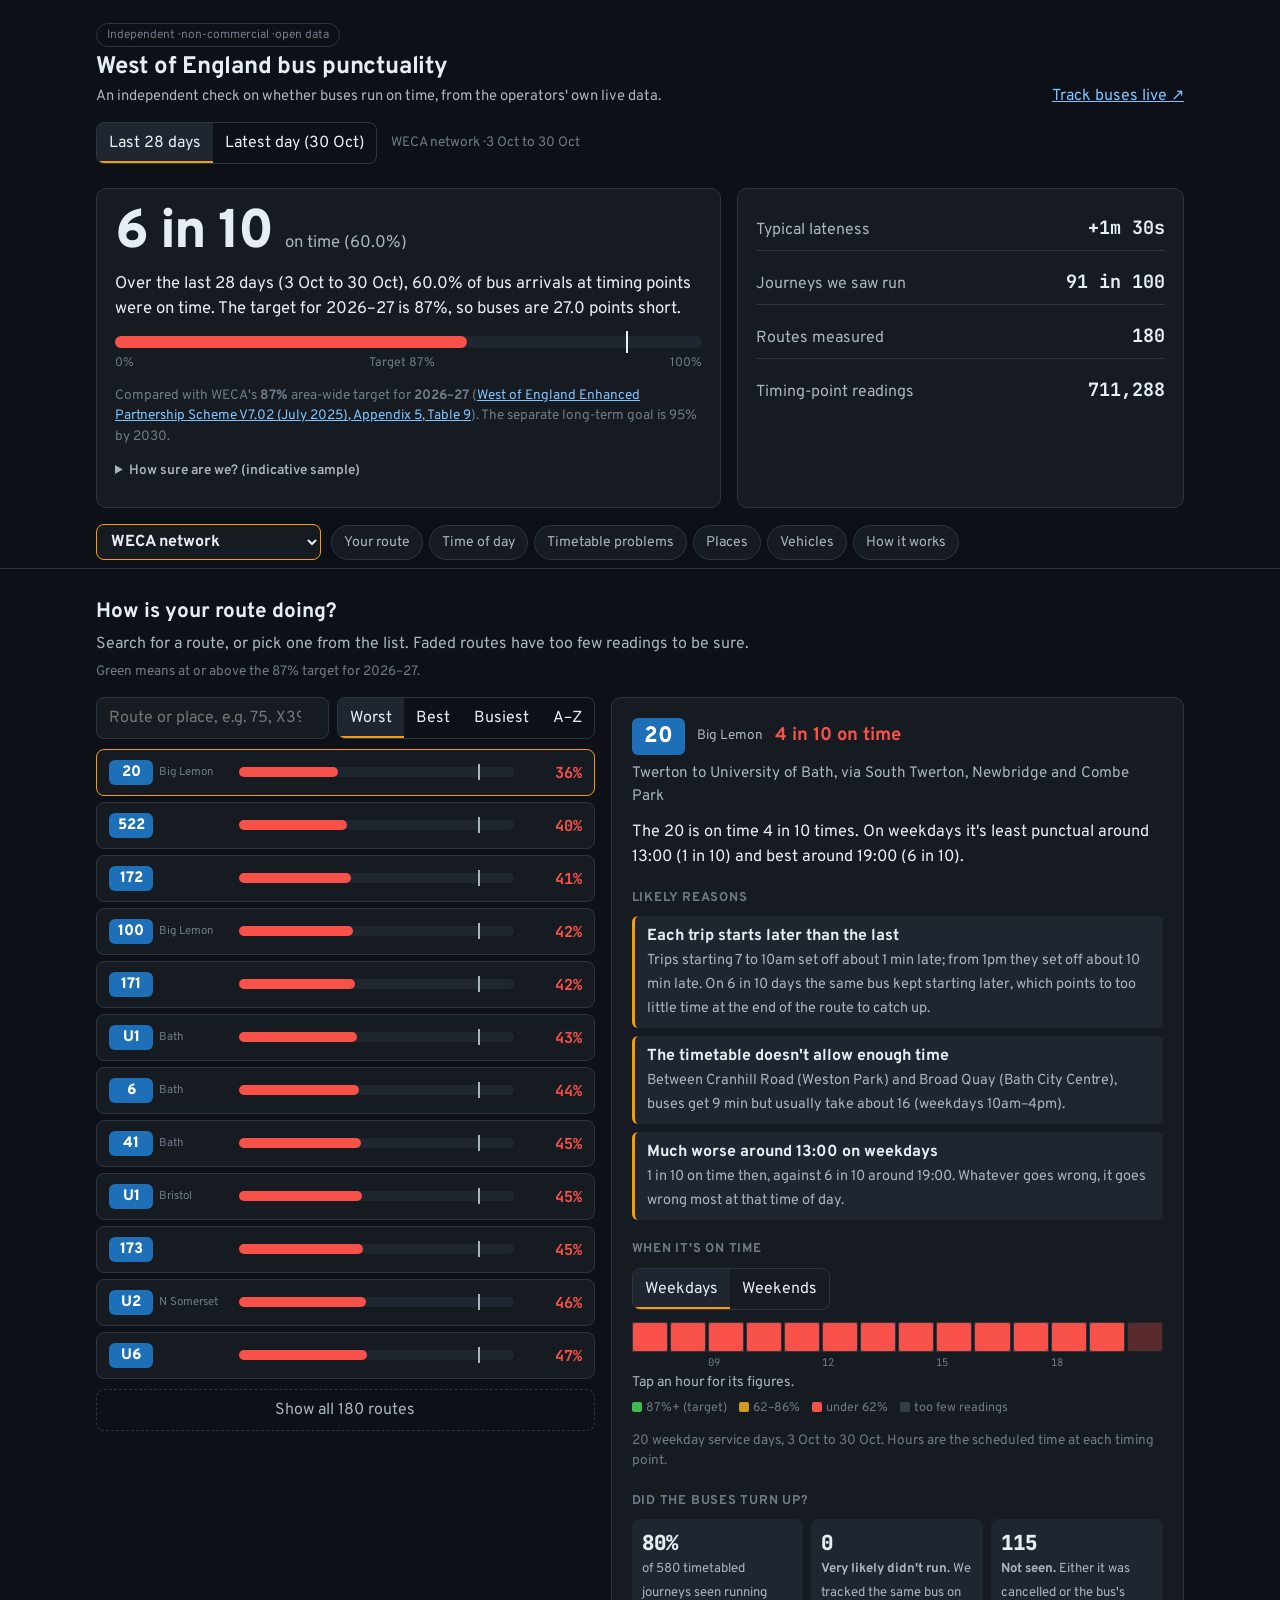
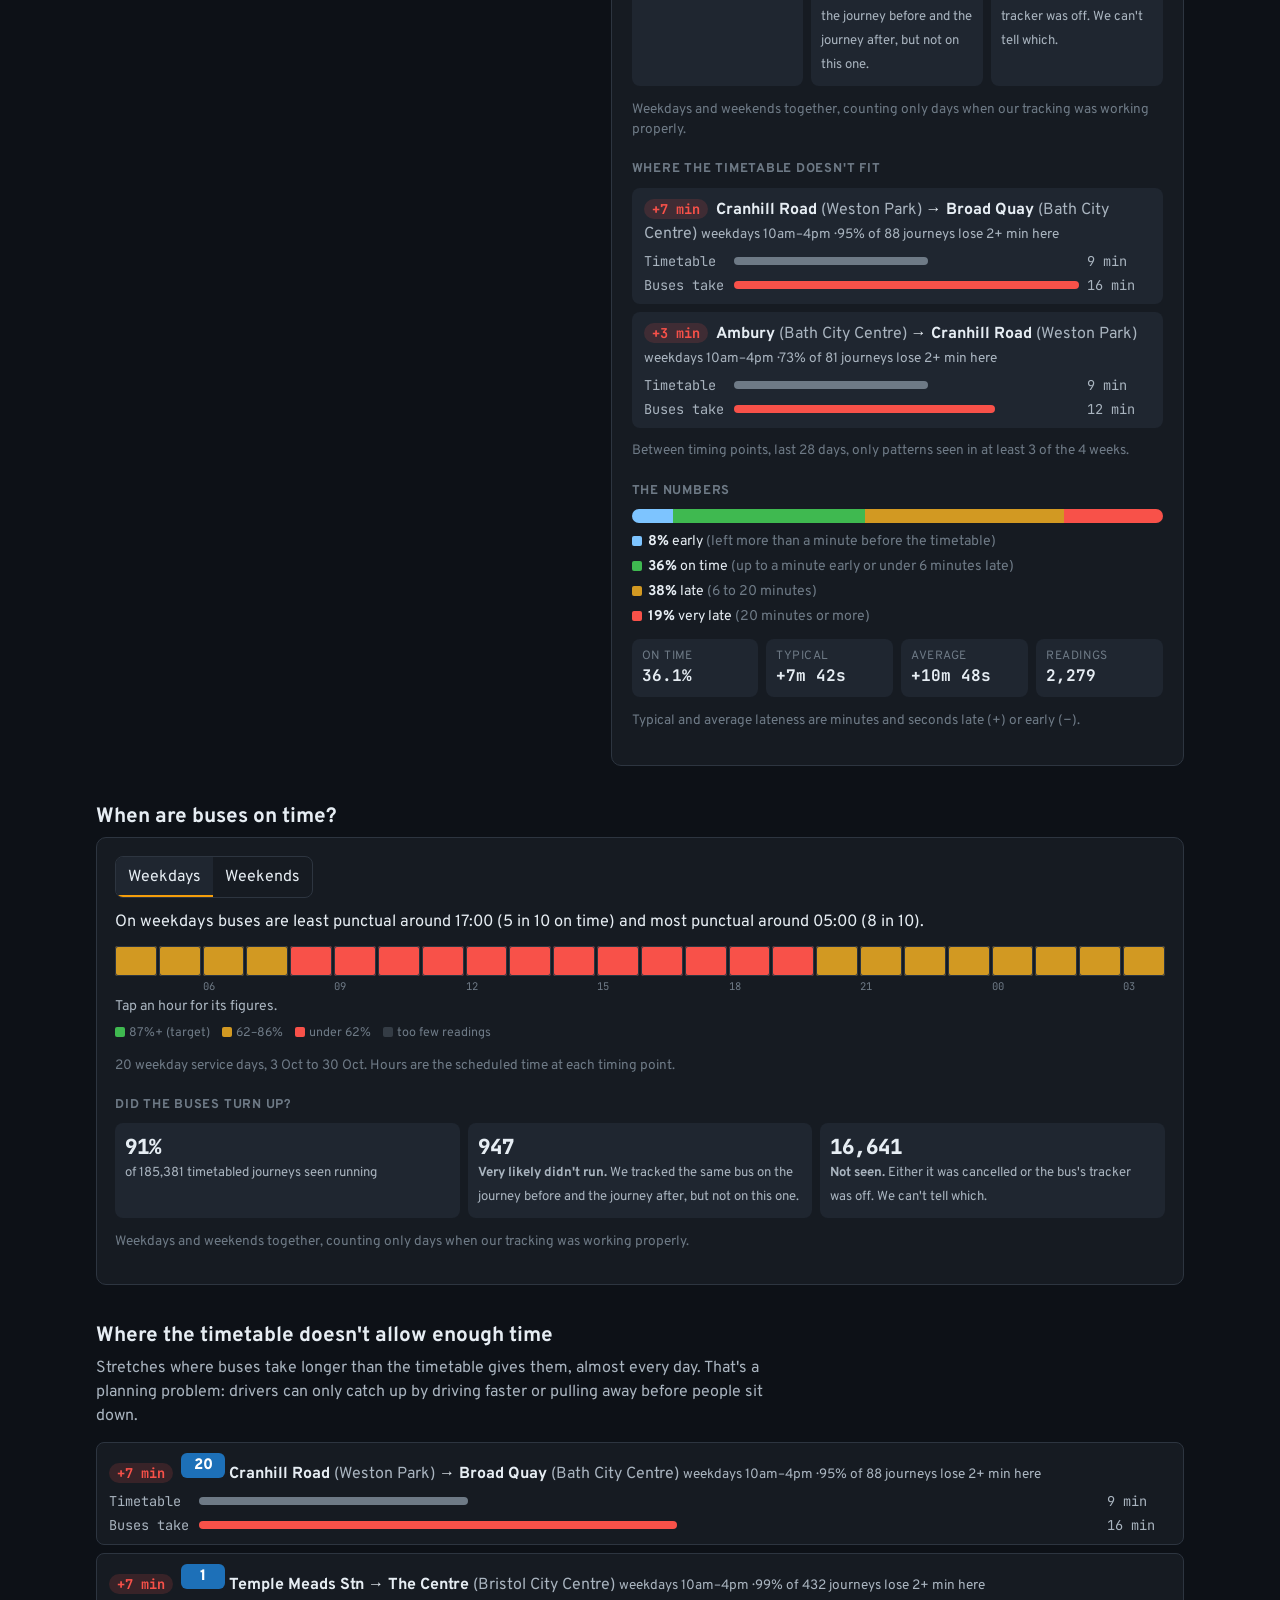
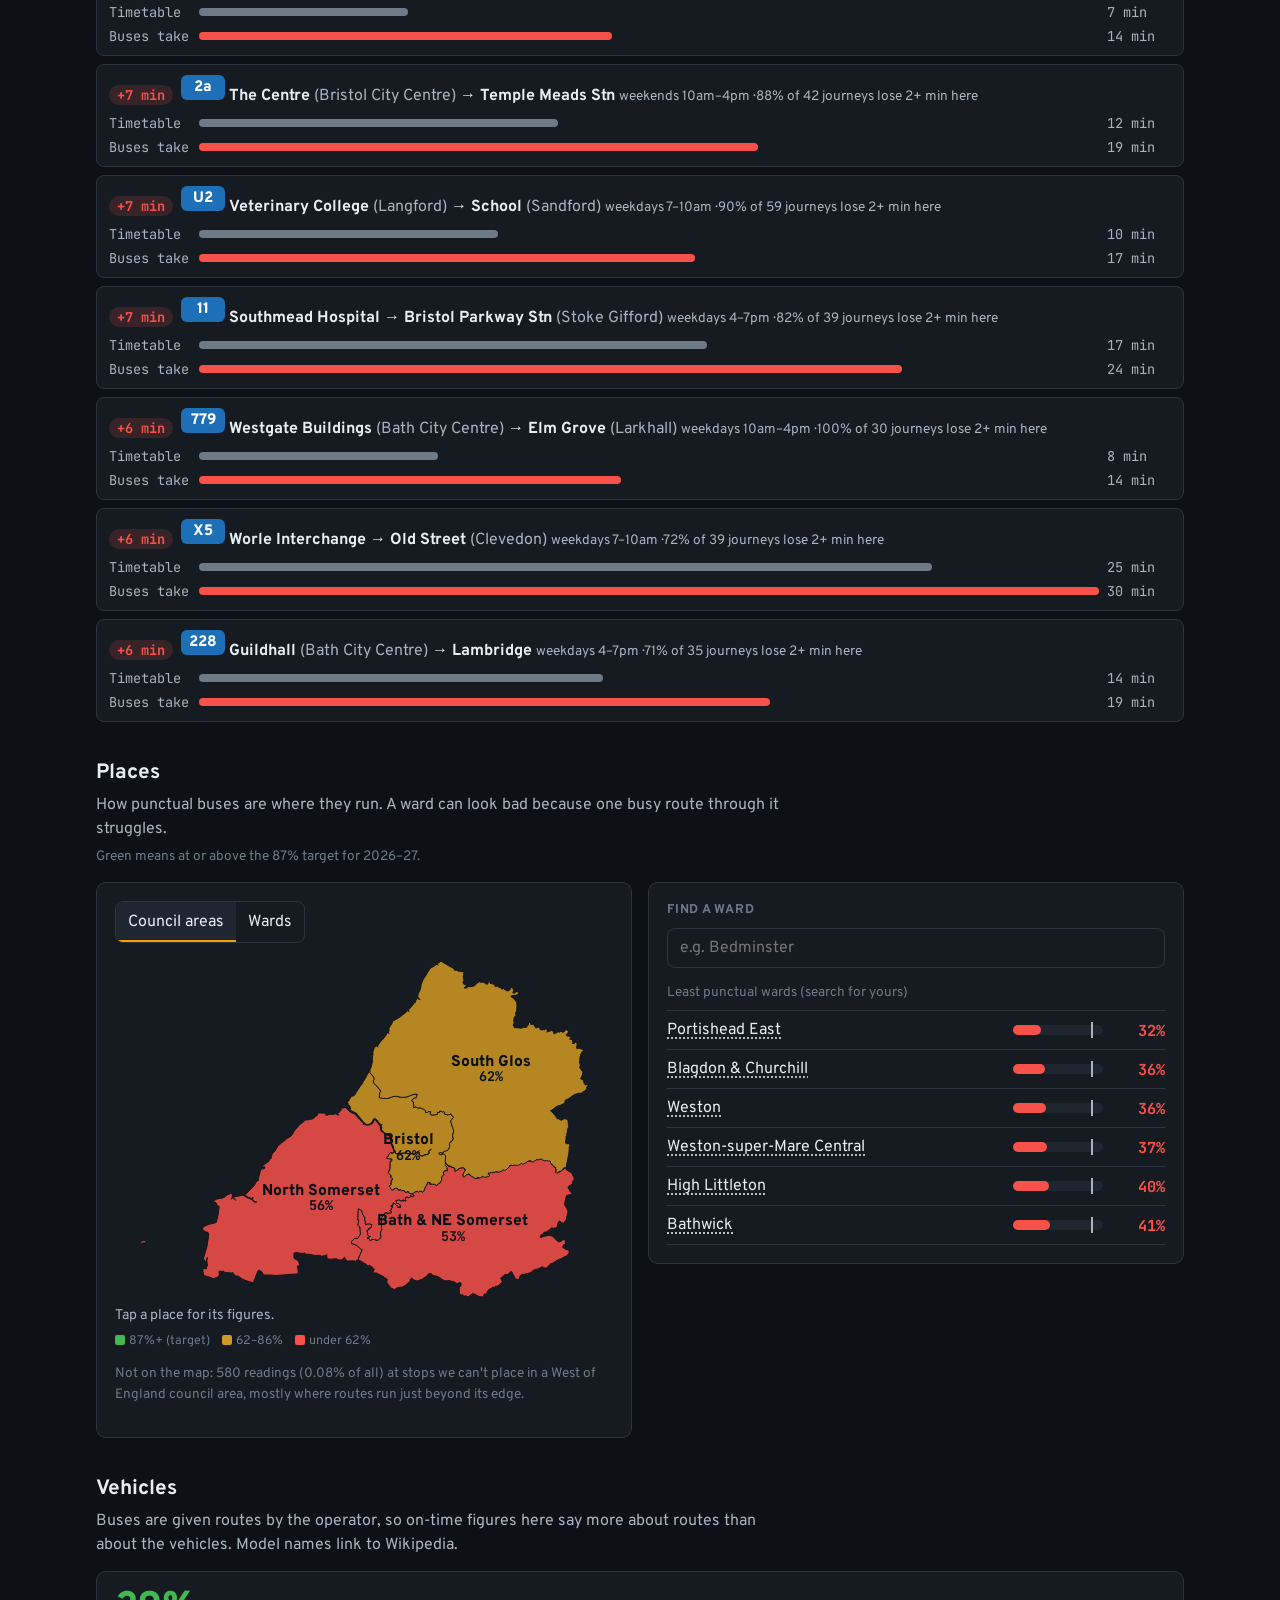
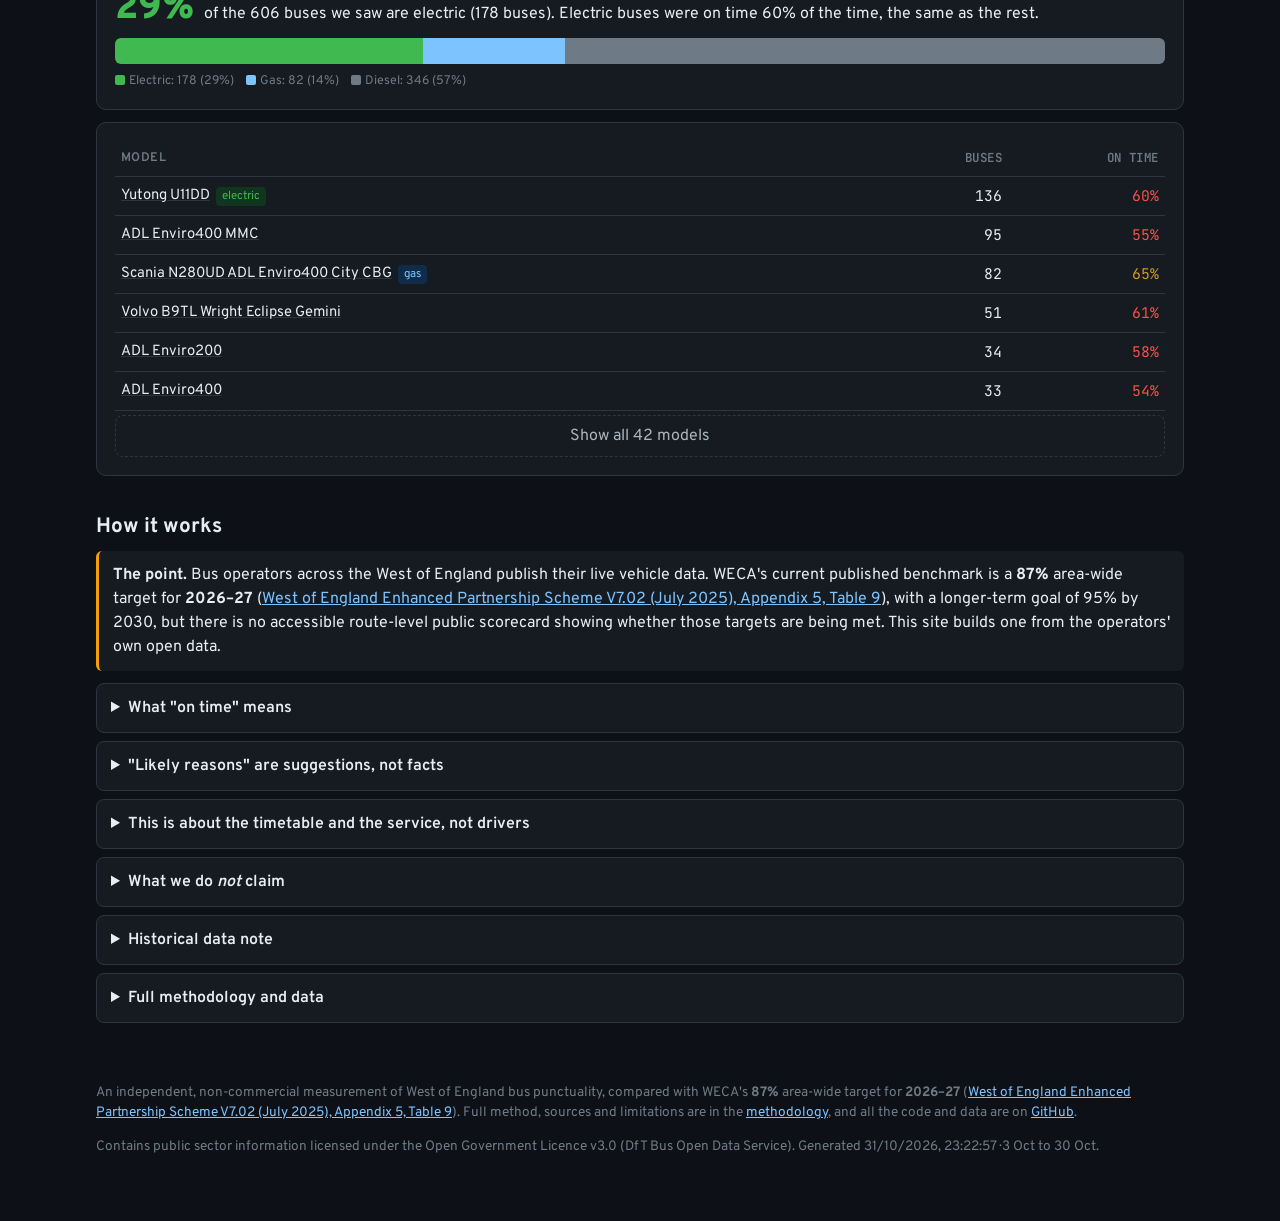
==== commit 19427ee4: "Data update 2026-10-31T23:25Z" ====
--- a/docs/index.html
+++ b/docs/index.html
@@ -18,7 +18,7 @@
 <meta property="og:image:height" content="630">
 <meta name="twitter:card" content="summary_large_image">
 <link rel="icon" href="favicon.svg" type="image/svg+xml">
-<link rel="stylesheet" href="styles.css?v=691131d44a69">
+<link rel="stylesheet" href="styles.css?v=497fe84911c7">
 </head>
 <body>
 <a class="skip-link" href="#main-content">Skip to audit results</a>
@@ -190,6 +190,6 @@
   </footer>
 </main>
 
-<script src="app.js?v=691131d44a69"></script>
+<script src="app.js?v=497fe84911c7"></script>
 </body>
 </html>
--- a/docs/styles.css
+++ b/docs/styles.css
@@ -178,6 +178,11 @@
 .rank li:last-child { border-bottom: 0; }
 .rank li.lim { opacity: 0.55; }
 .rank li.note { display: block; }
+.rank li.ward-why { display: block; padding-top: 0; color: var(--fg-2); font-size: 0.88rem; }
+.rank li.ward-why[hidden] { display: none; }
+.ward-name, .ward-route { font: inherit; color: inherit; background: none; border: 0; padding: 0; cursor: pointer; text-align: left; }
+.ward-name { text-decoration: underline dotted; text-underline-offset: 3px; }
+.ward-route { text-decoration: underline; font-weight: 600; }
 .glance-card { margin-bottom: 12px; }
 .glance { display: flex; align-items: baseline; gap: 10px; flex-wrap: wrap; }
 .glance strong { font: 800 2.4rem/1 var(--sans); color: var(--good); }
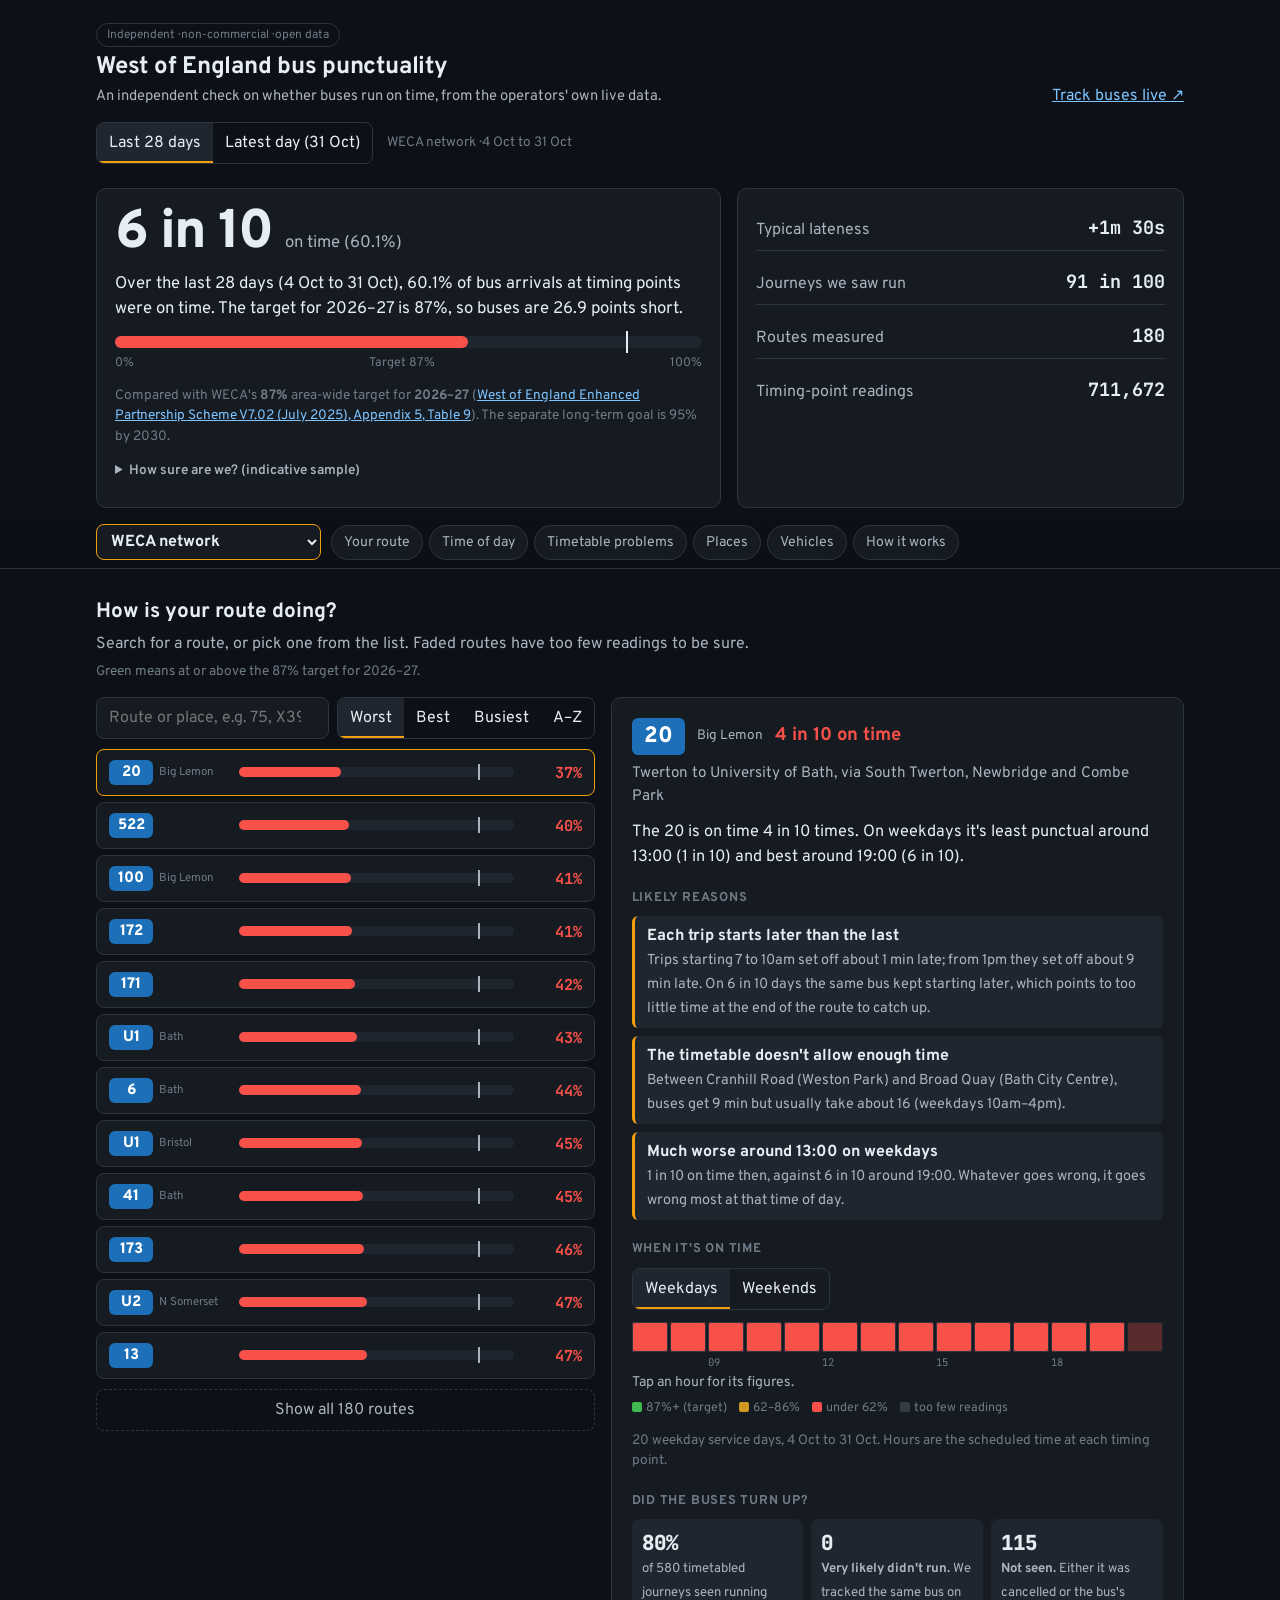
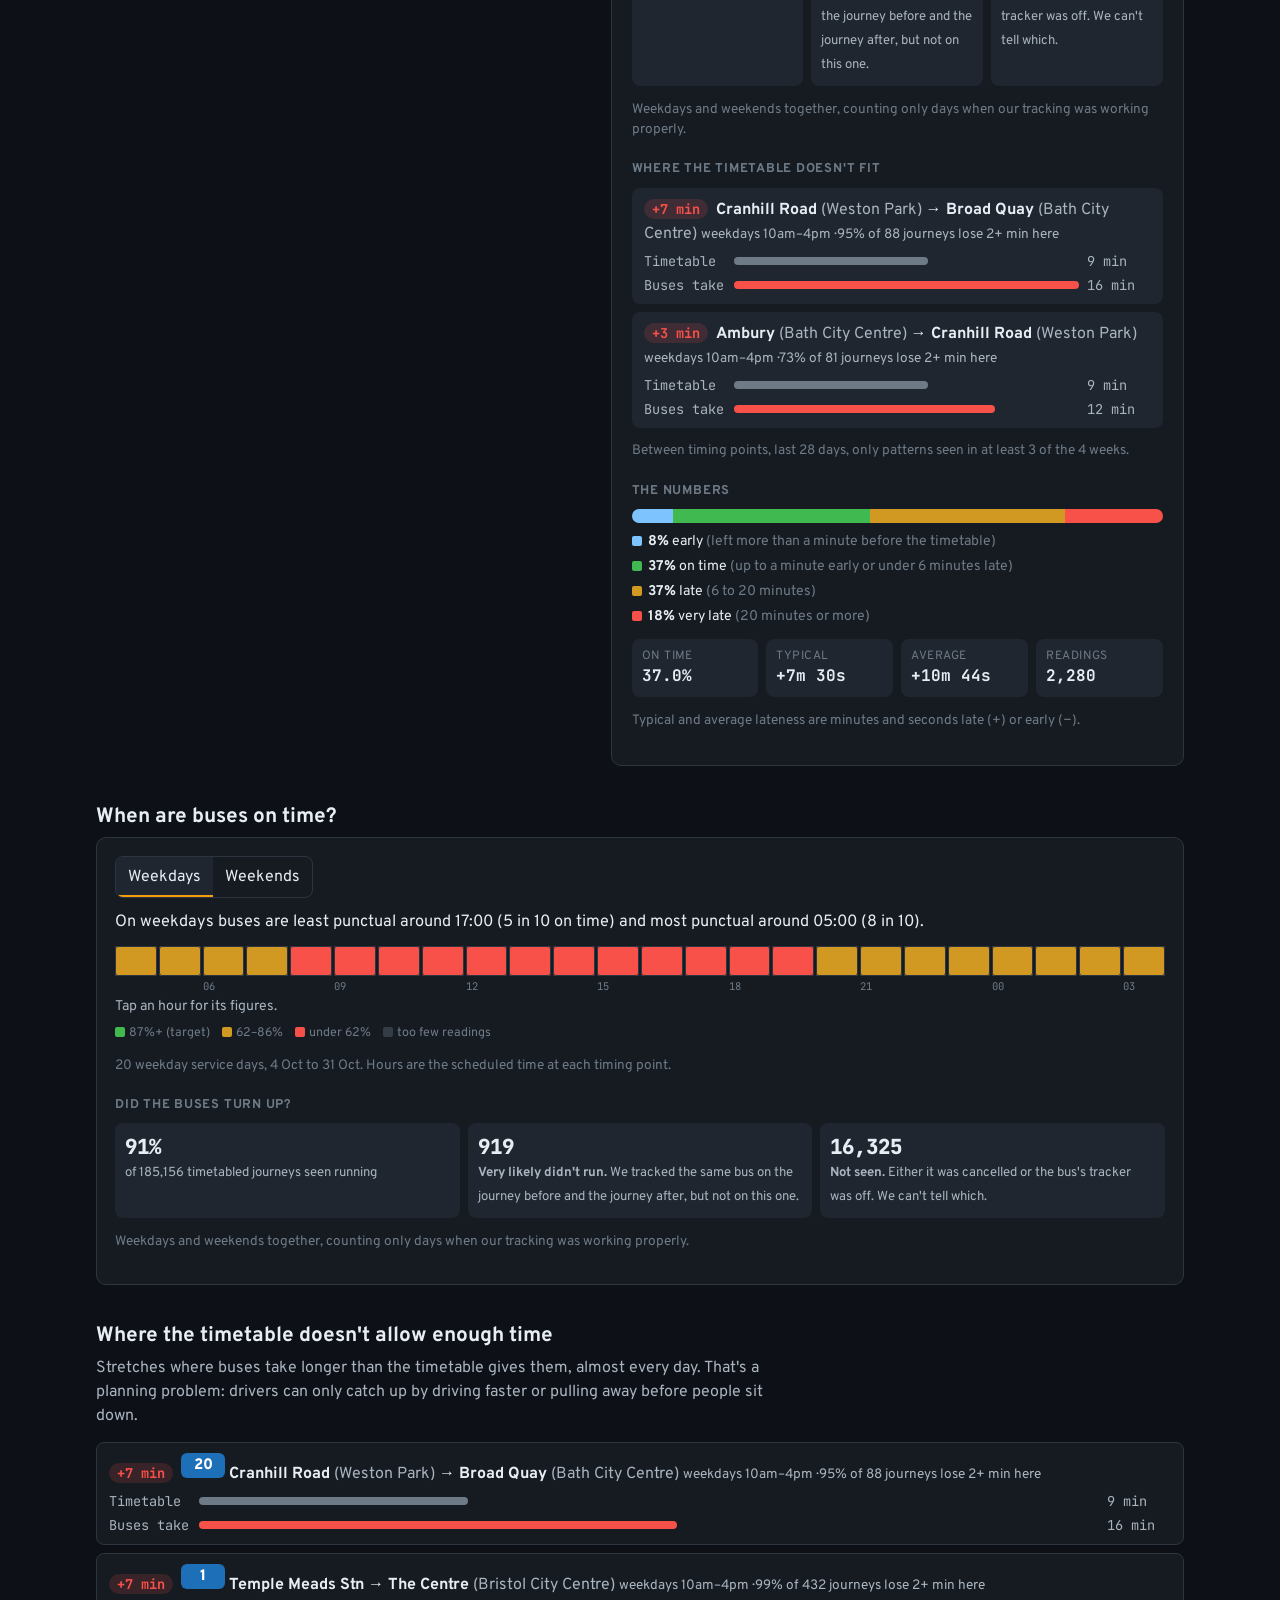
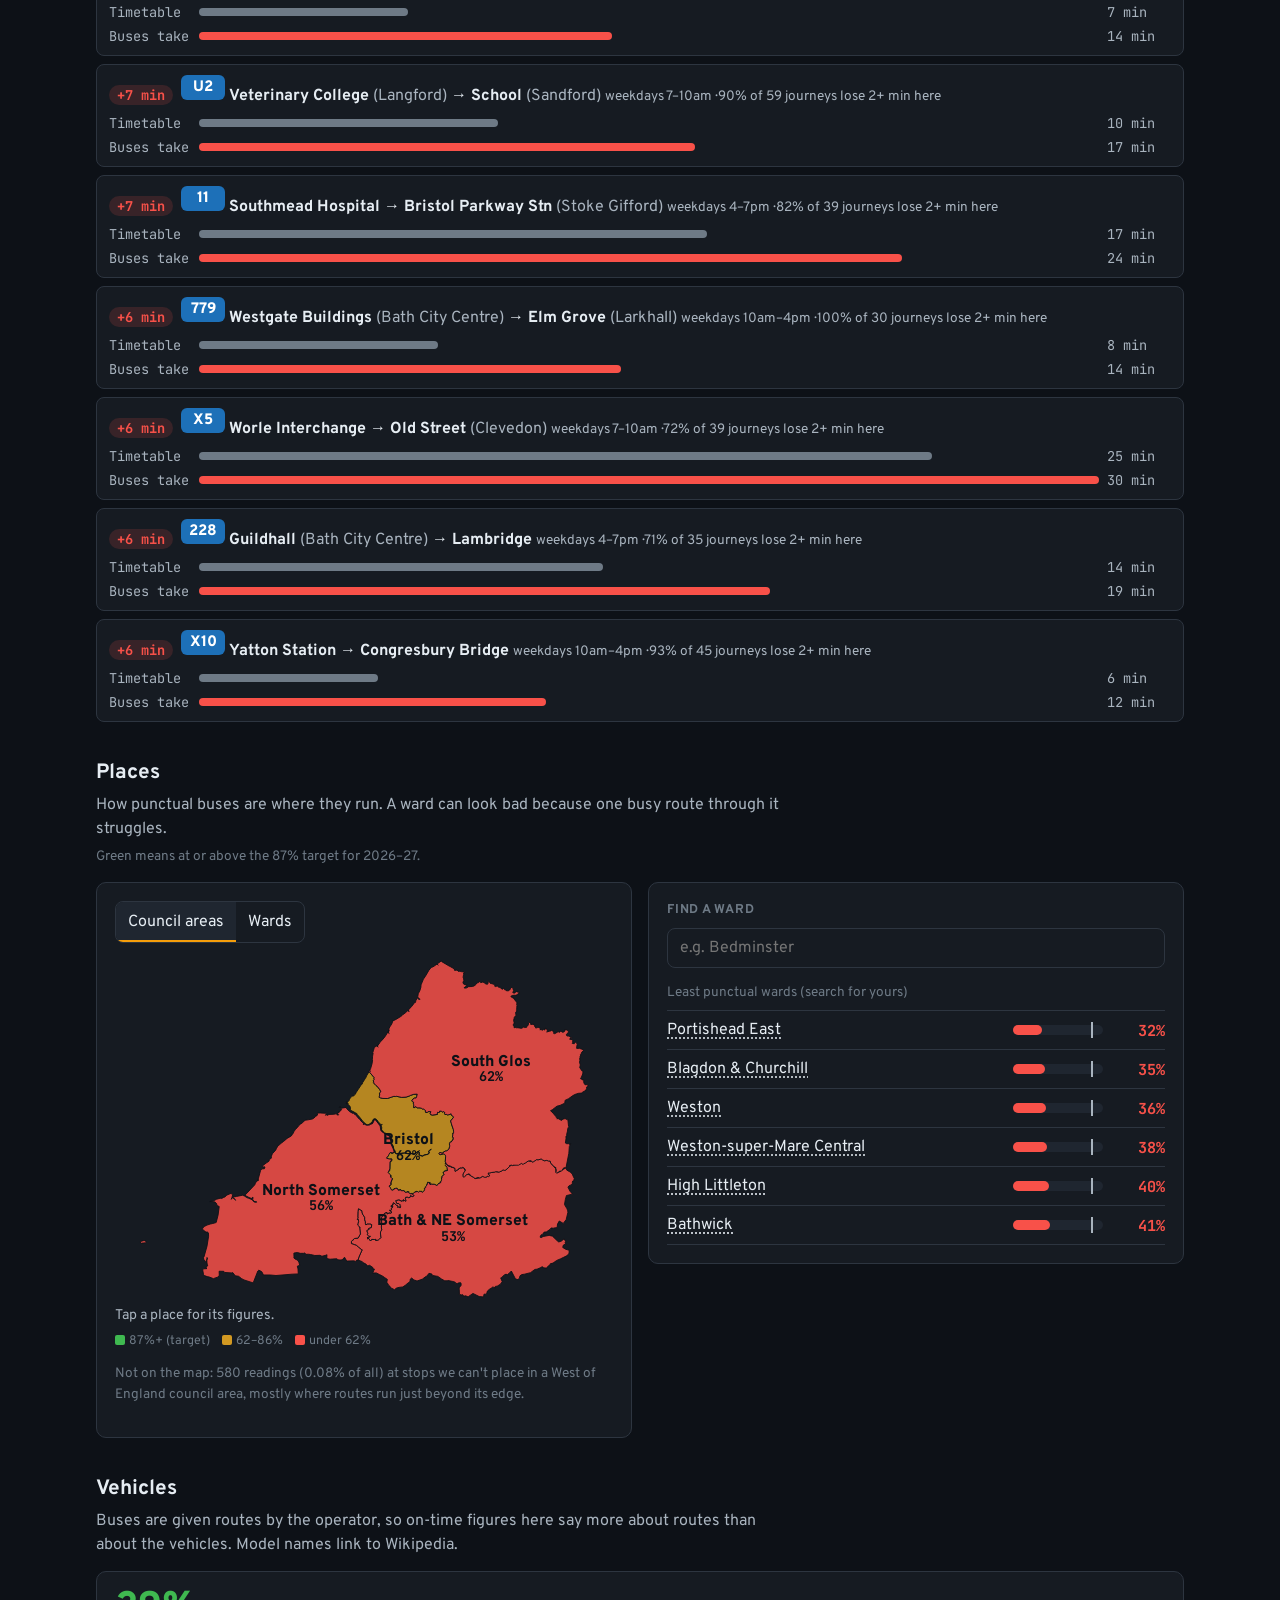
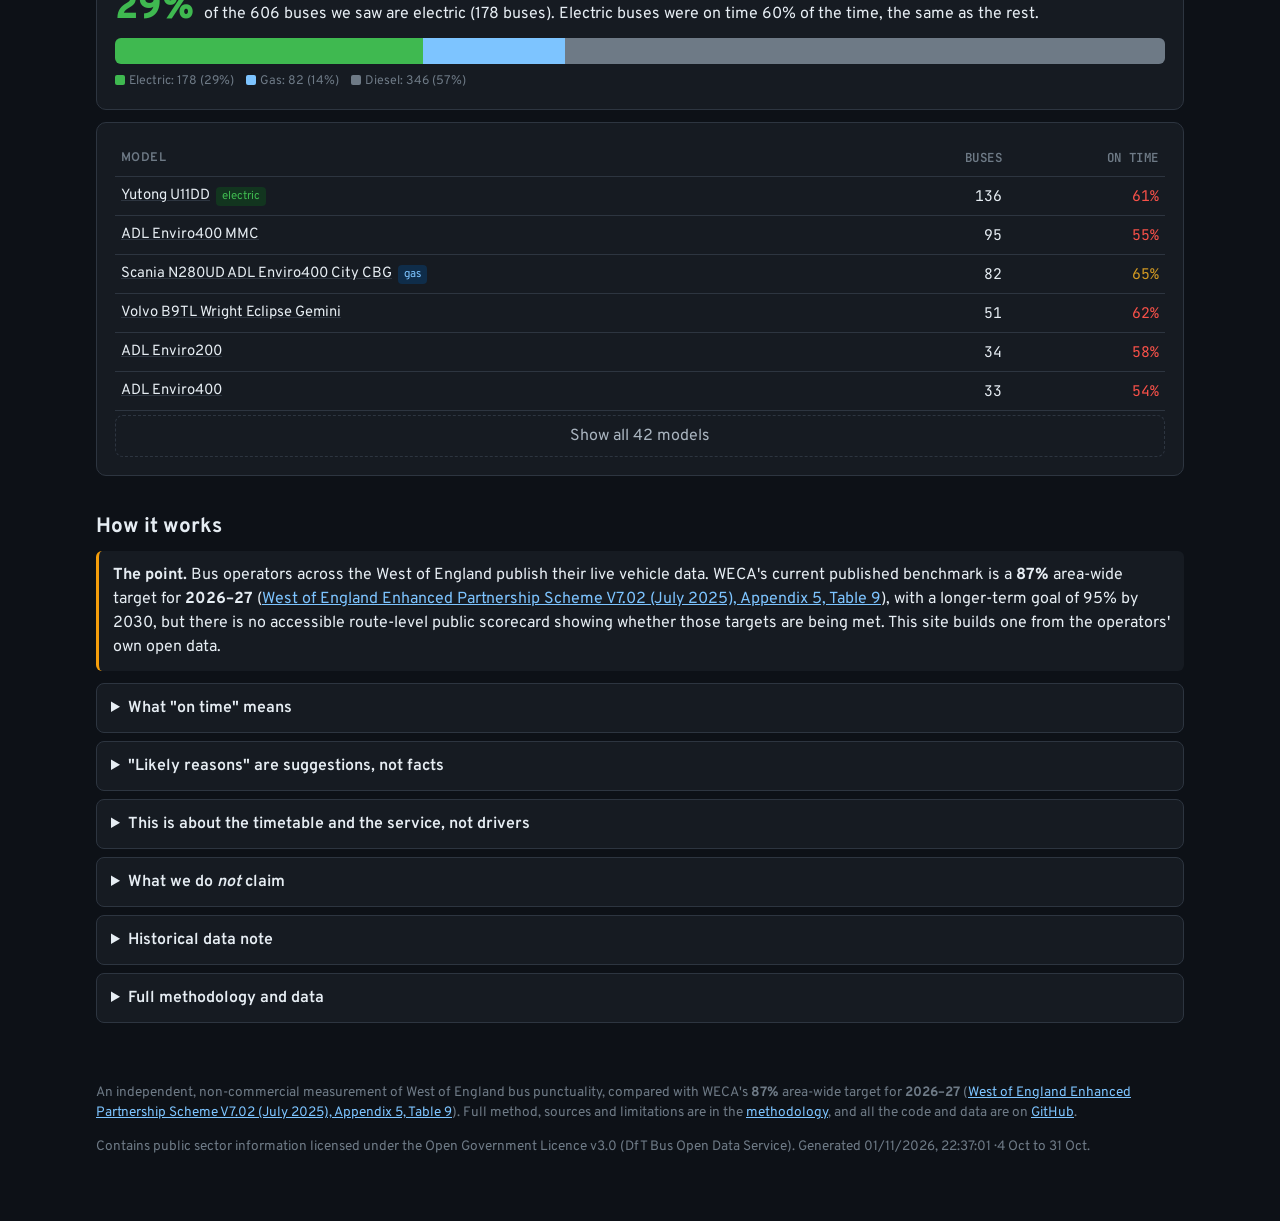
==== commit cbaa478a: "Data update 2026-11-01T22:40Z" ====
--- a/docs/index.html
+++ b/docs/index.html
@@ -18,7 +18,7 @@
 <meta property="og:image:height" content="630">
 <meta name="twitter:card" content="summary_large_image">
 <link rel="icon" href="favicon.svg" type="image/svg+xml">
-<link rel="stylesheet" href="styles.css?v=497fe84911c7">
+<link rel="stylesheet" href="styles.css?v=3118833b4e83">
 </head>
 <body>
 <a class="skip-link" href="#main-content">Skip to audit results</a>
@@ -190,6 +190,6 @@
   </footer>
 </main>
 
-<script src="app.js?v=497fe84911c7"></script>
+<script src="app.js?v=3118833b4e83"></script>
 </body>
 </html>
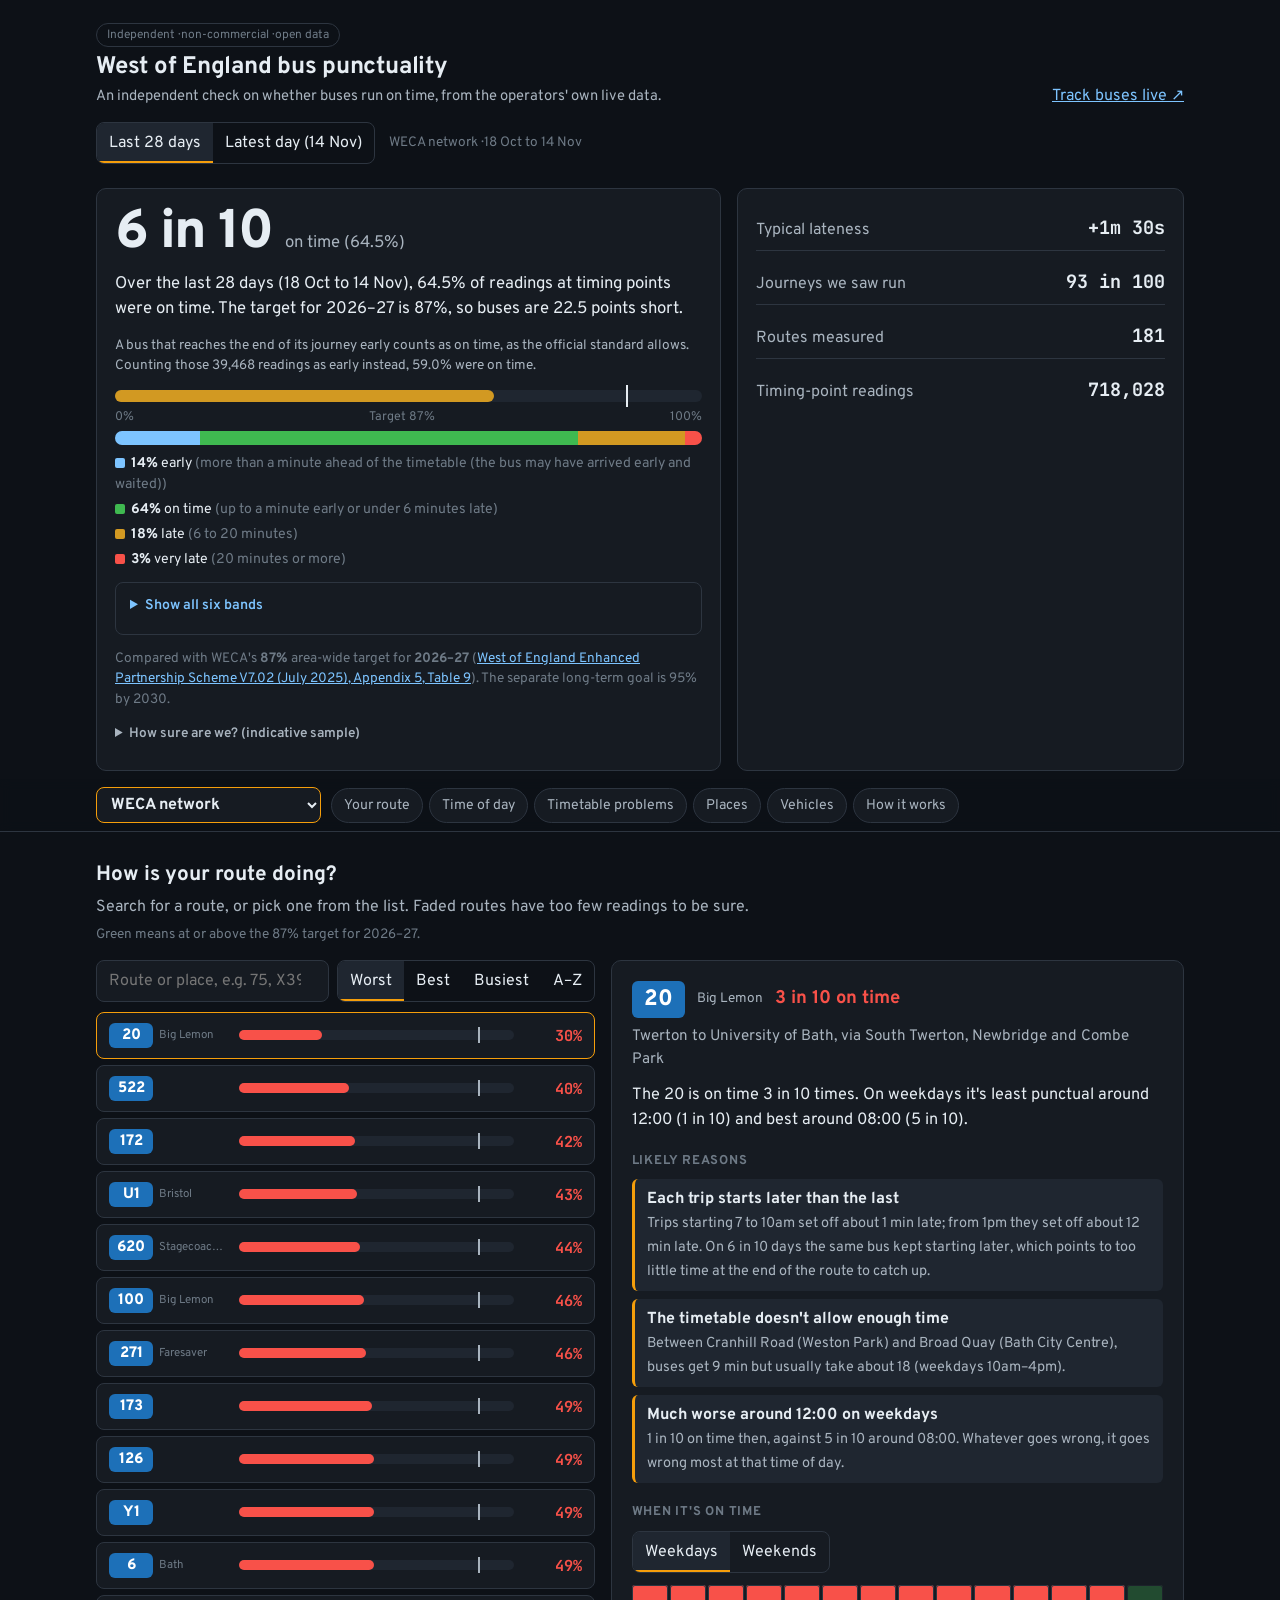
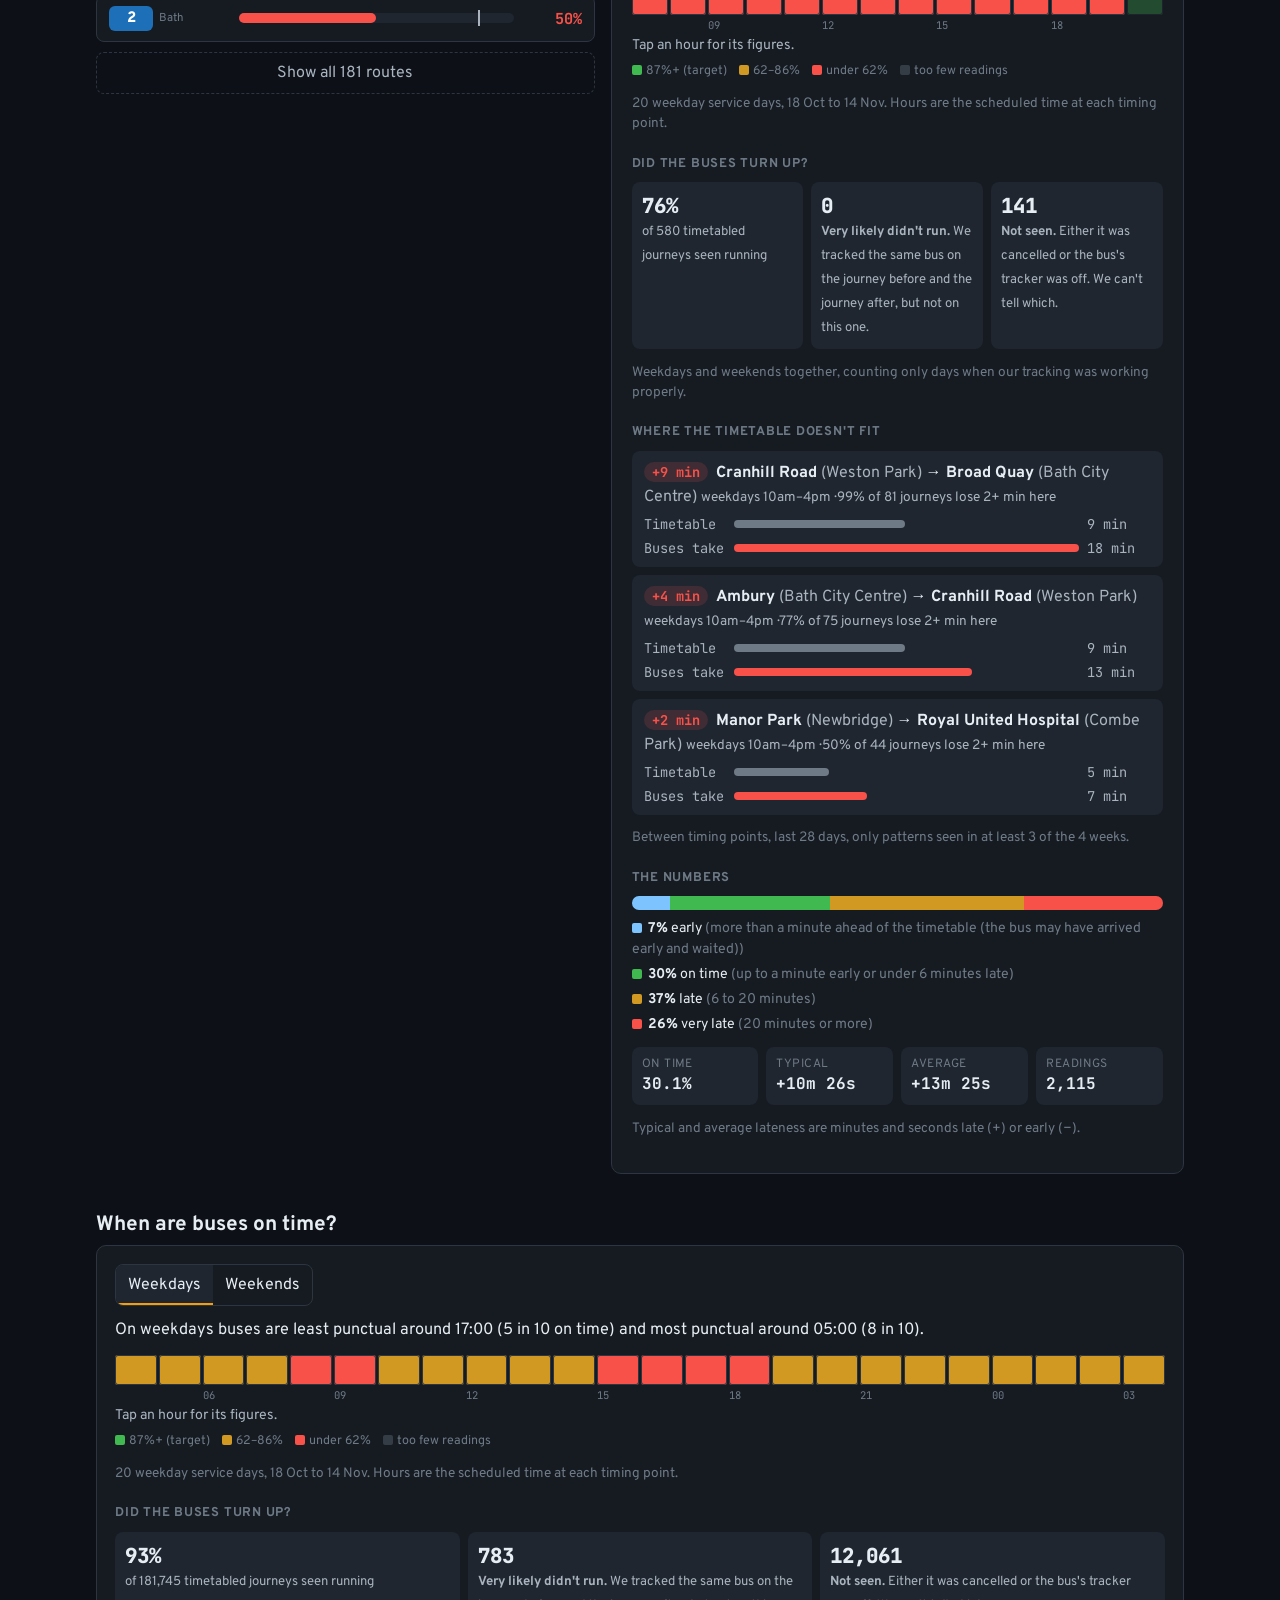
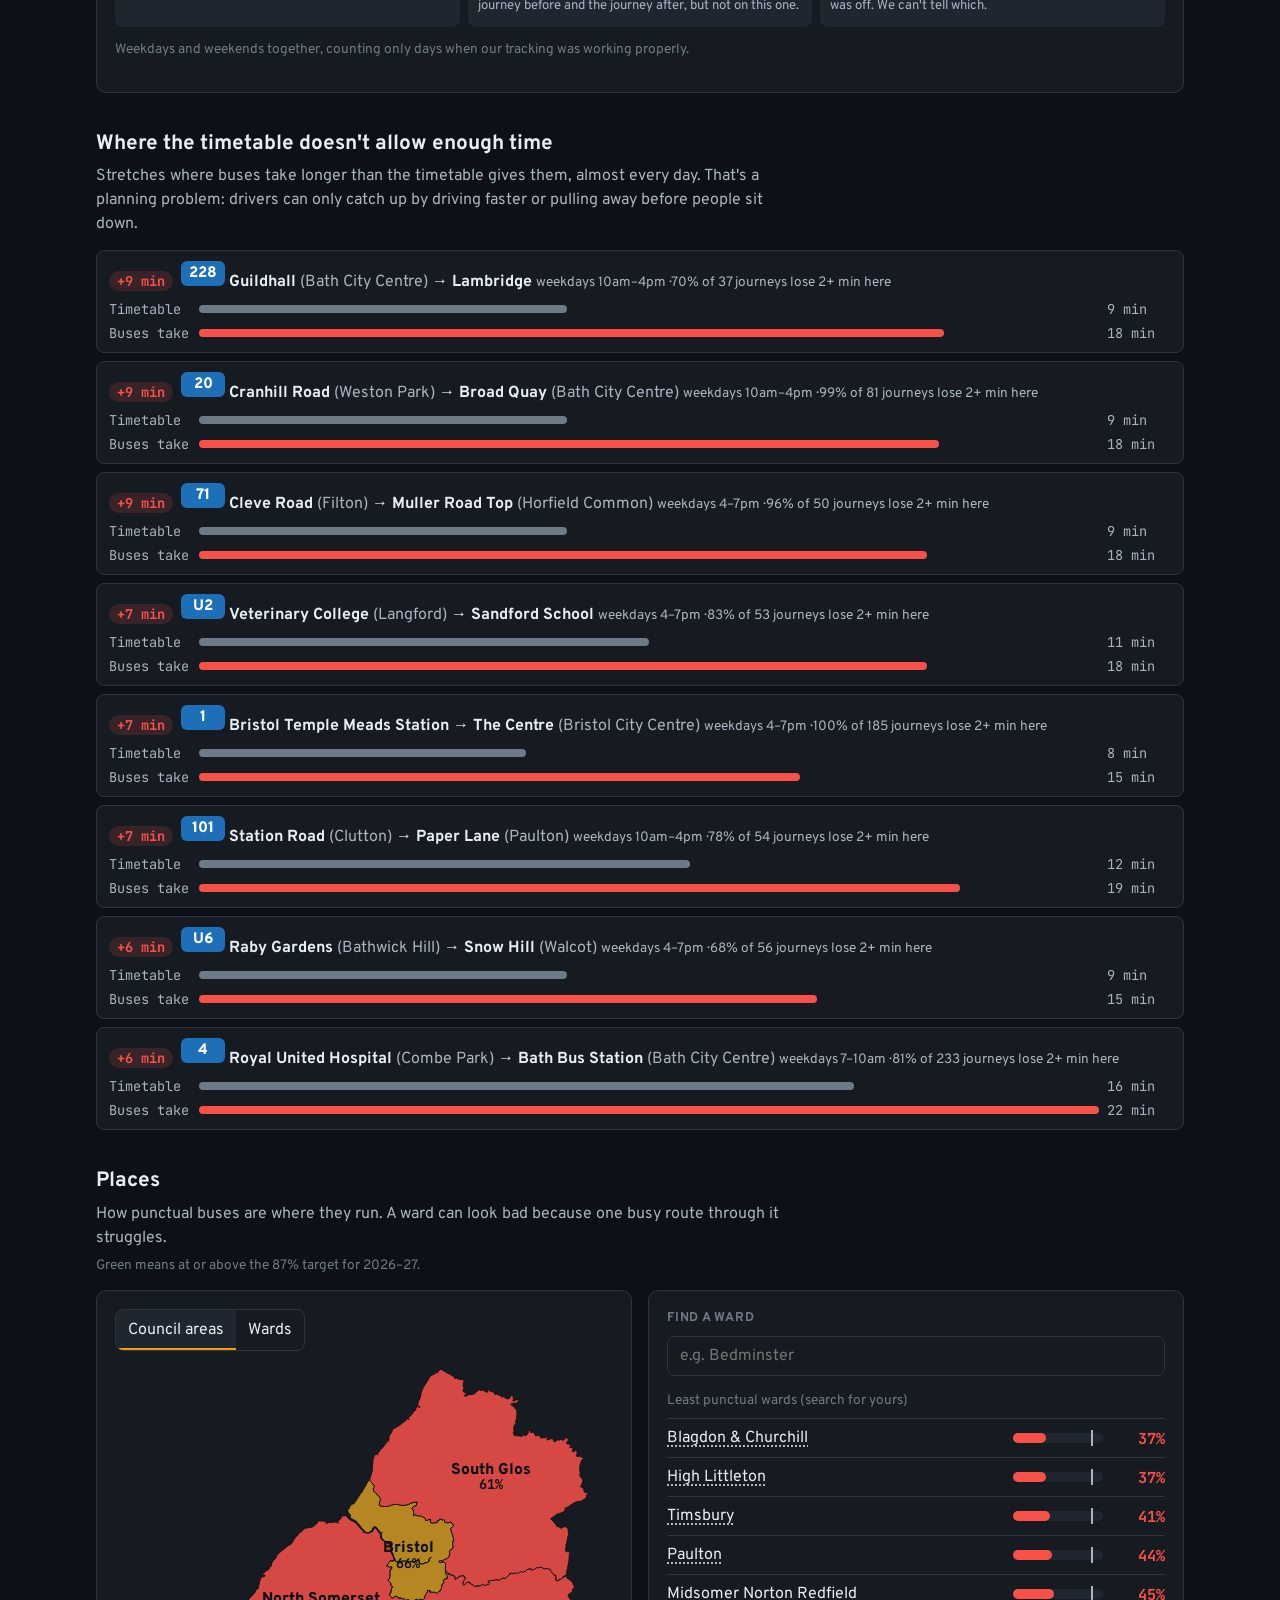
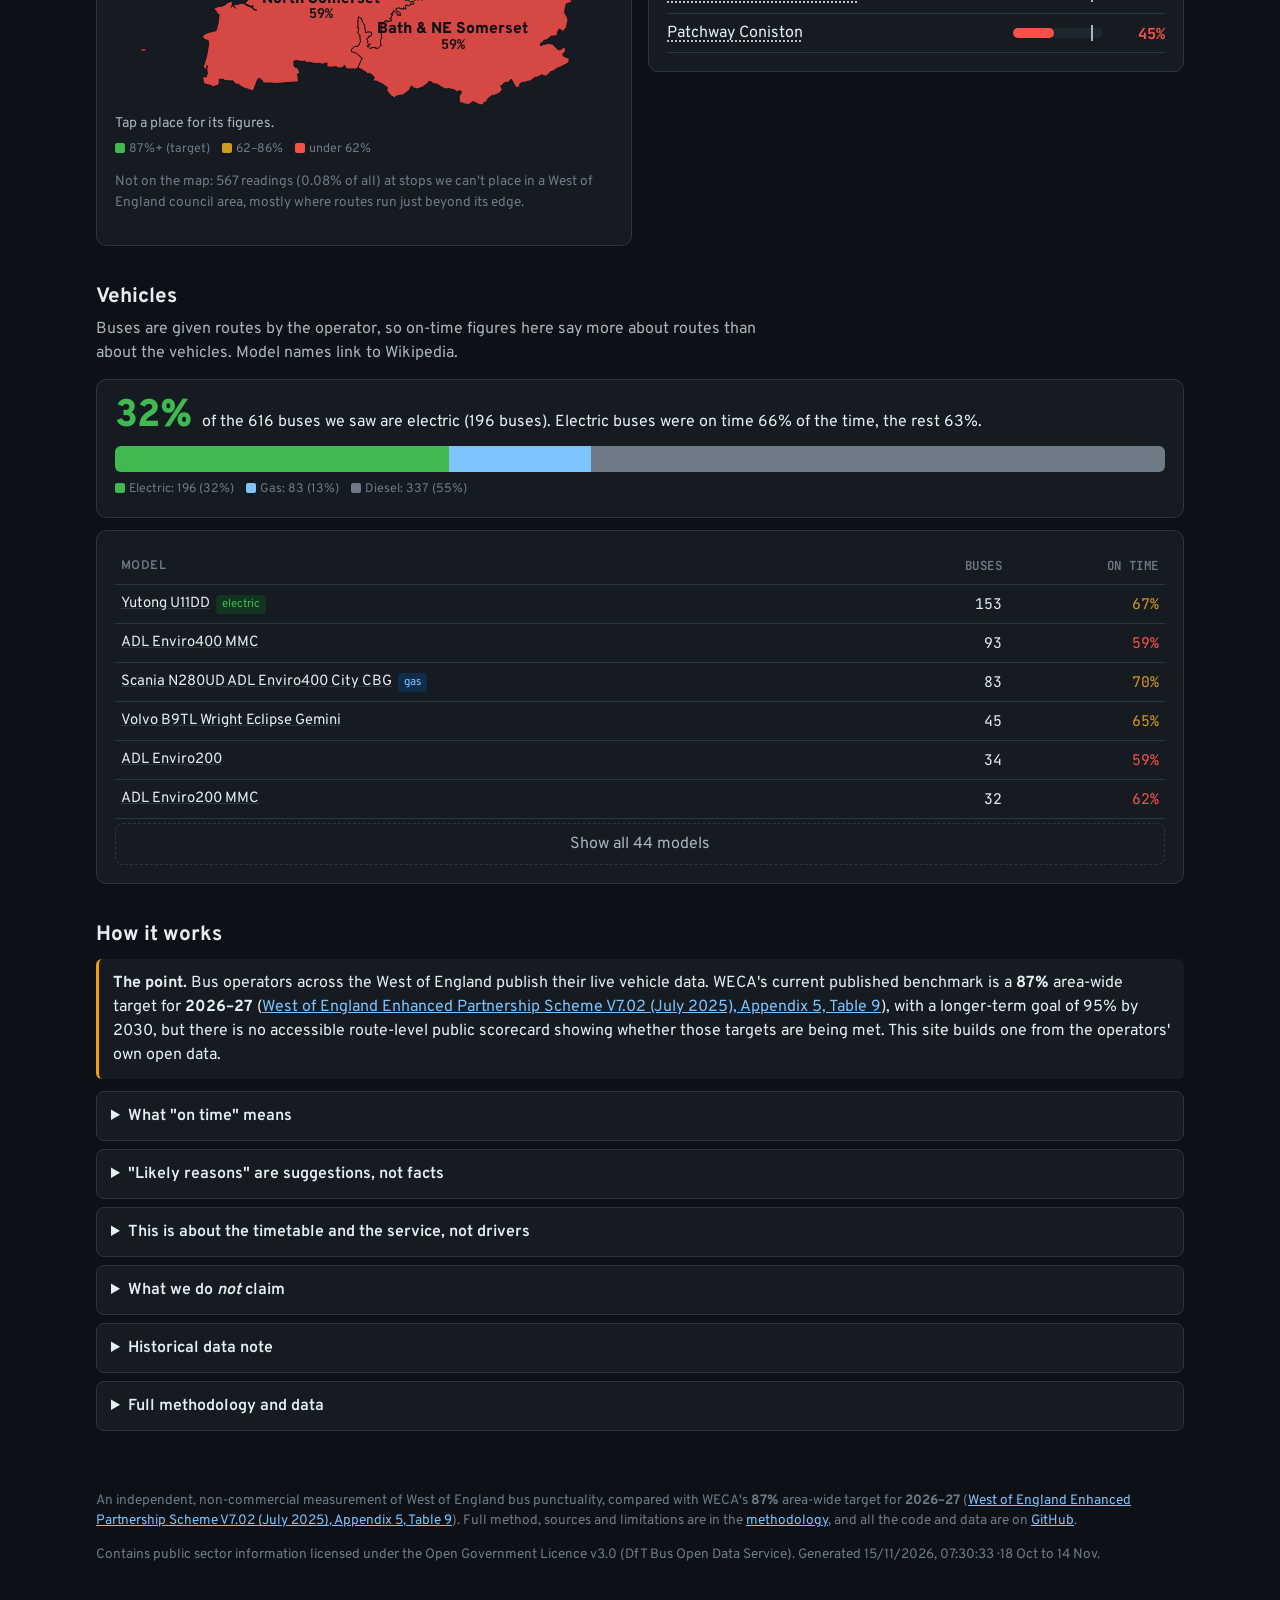
==== commit 5cc40ec3: "Data update 2026-11-15T07:33Z" ====
--- a/docs/index.html
+++ b/docs/index.html
@@ -18,7 +18,7 @@
 <meta property="og:image:height" content="630">
 <meta name="twitter:card" content="summary_large_image">
 <link rel="icon" href="favicon.svg" type="image/svg+xml">
-<link rel="stylesheet" href="styles.css?v=3118833b4e83">
+<link rel="stylesheet" href="styles.css?v=2f1d9f77535b">
 </head>
 <body>
 <a class="skip-link" href="#main-content">Skip to audit results</a>
@@ -45,8 +45,11 @@
     <div class="card">
       <div class="big"><strong id="h-inten">–</strong><span id="h-pct"></span></div>
       <p class="lead" id="h-lead"></p>
+      <p class="small" id="h-strict" hidden></p>
       <div class="bar" aria-hidden="true"><i id="h-fill"></i><b id="h-tgt"></b></div>
       <div class="bar-labels"><span>0%</span><span id="h-tgt-label"></span><span>100%</span></div>
+      <div class="headline-split" id="h-split"></div>
+      <details class="bands" id="h-bands"><summary>Show all six bands</summary><div class="bands-body"></div></details>
       <p class="small faint" id="headline-target-note"></p>
       <details class="evidence" id="evidence">
         <summary>How sure are we?</summary>
@@ -190,6 +193,6 @@
   </footer>
 </main>
 
-<script src="app.js?v=3118833b4e83"></script>
+<script src="app.js?v=2f1d9f77535b"></script>
 </body>
 </html>
--- a/docs/styles.css
+++ b/docs/styles.css
@@ -226,6 +226,13 @@
 .split .ontime, .split-legend .ontime { background: var(--good); }
 .split .late, .split-legend .late { background: var(--warn); }
 .split .verylate, .split-legend .verylate { background: var(--bad); }
+/* Six bands (#124): the four colours, lighter and darker. */
+.split .early5, .split-legend .early5 { background: var(--link); }
+.split .early1, .split-legend .early1 { background: var(--link); opacity: 0.55; }
+.split .late6, .split-legend .late6 { background: var(--warn); opacity: 0.6; }
+.split .late10, .split-legend .late10 { background: var(--warn); }
+.split .late20, .split-legend .late20 { background: var(--bad); }
+.bands summary { cursor: pointer; font-size: 0.88rem; color: var(--link); margin-bottom: 6px; }
 .split-legend { list-style: none; margin: 0 0 12px; padding: 0; display: grid; gap: 4px; font-size: 0.88rem; }
 .split-legend i { display: inline-block; width: 10px; height: 10px; border-radius: 2px; margin-right: 6px; vertical-align: -1px; }
 /* Minutes lost or spare, leading each stretch */
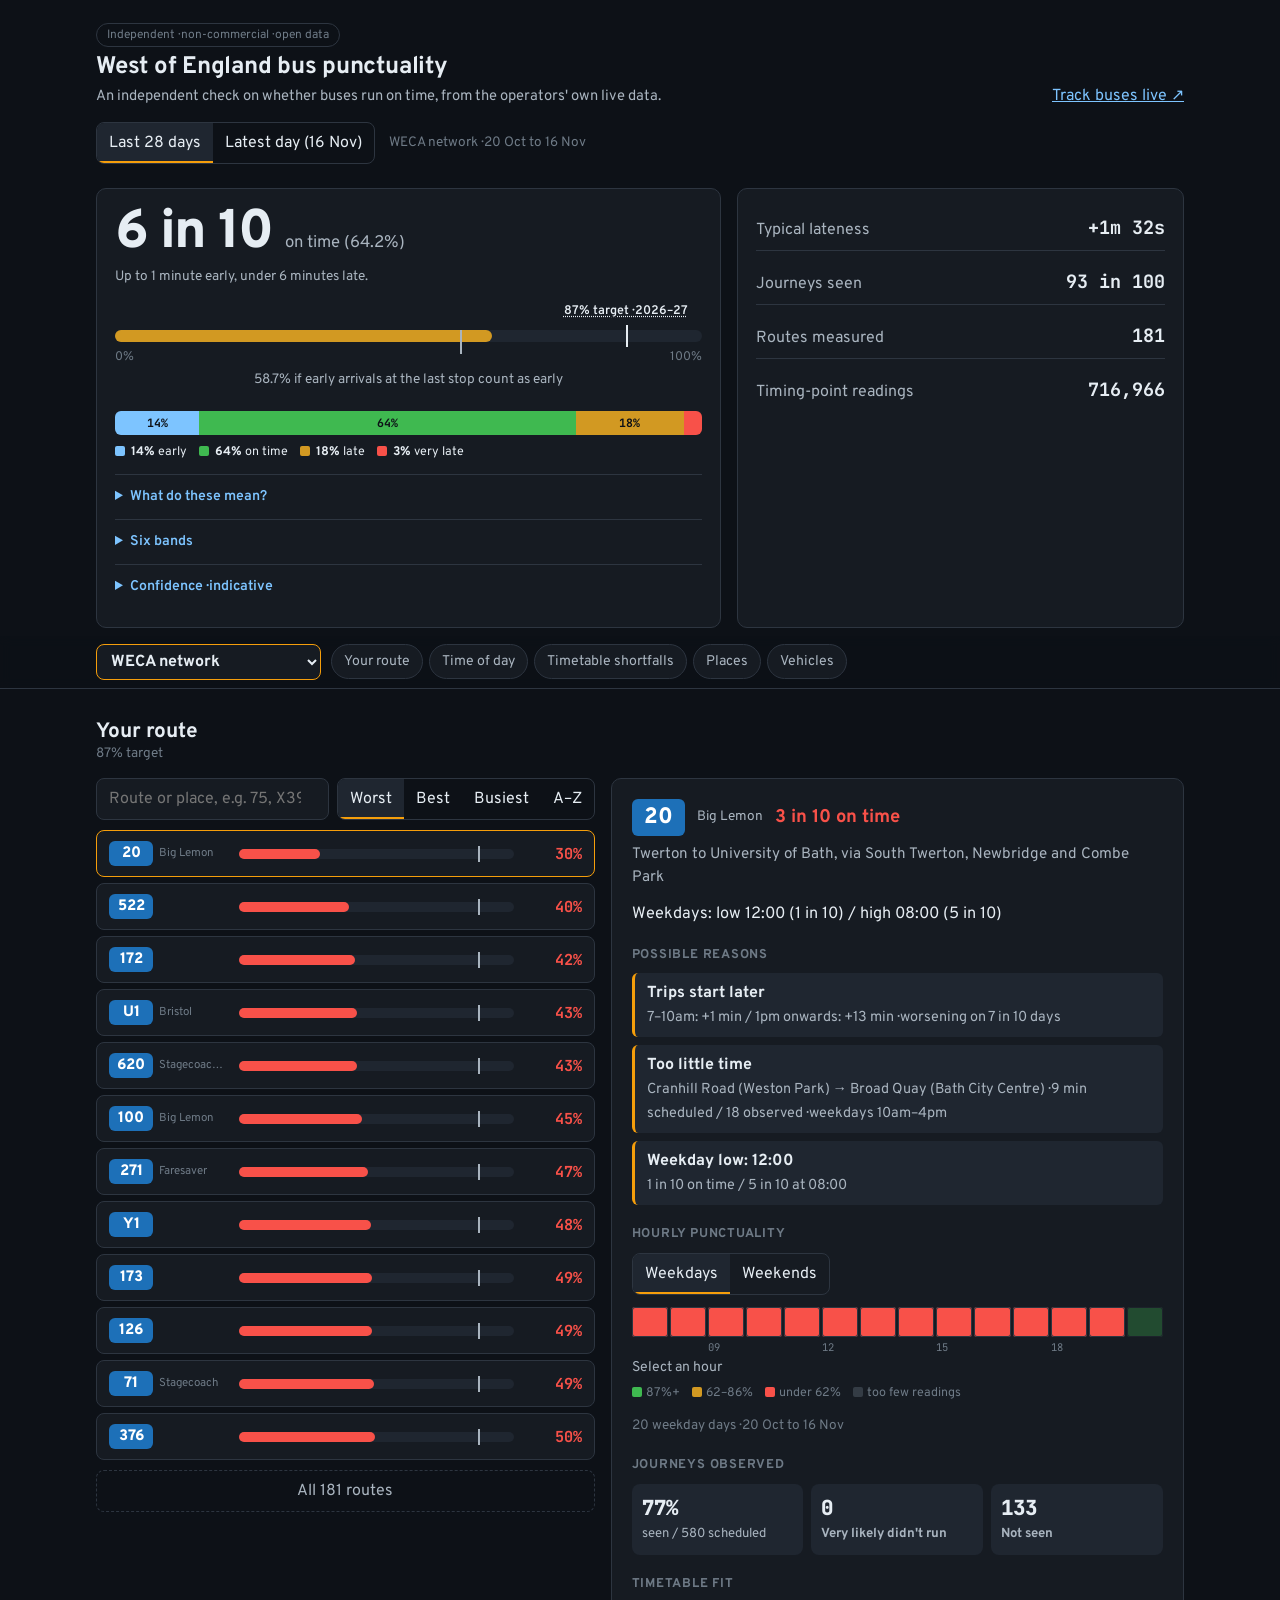
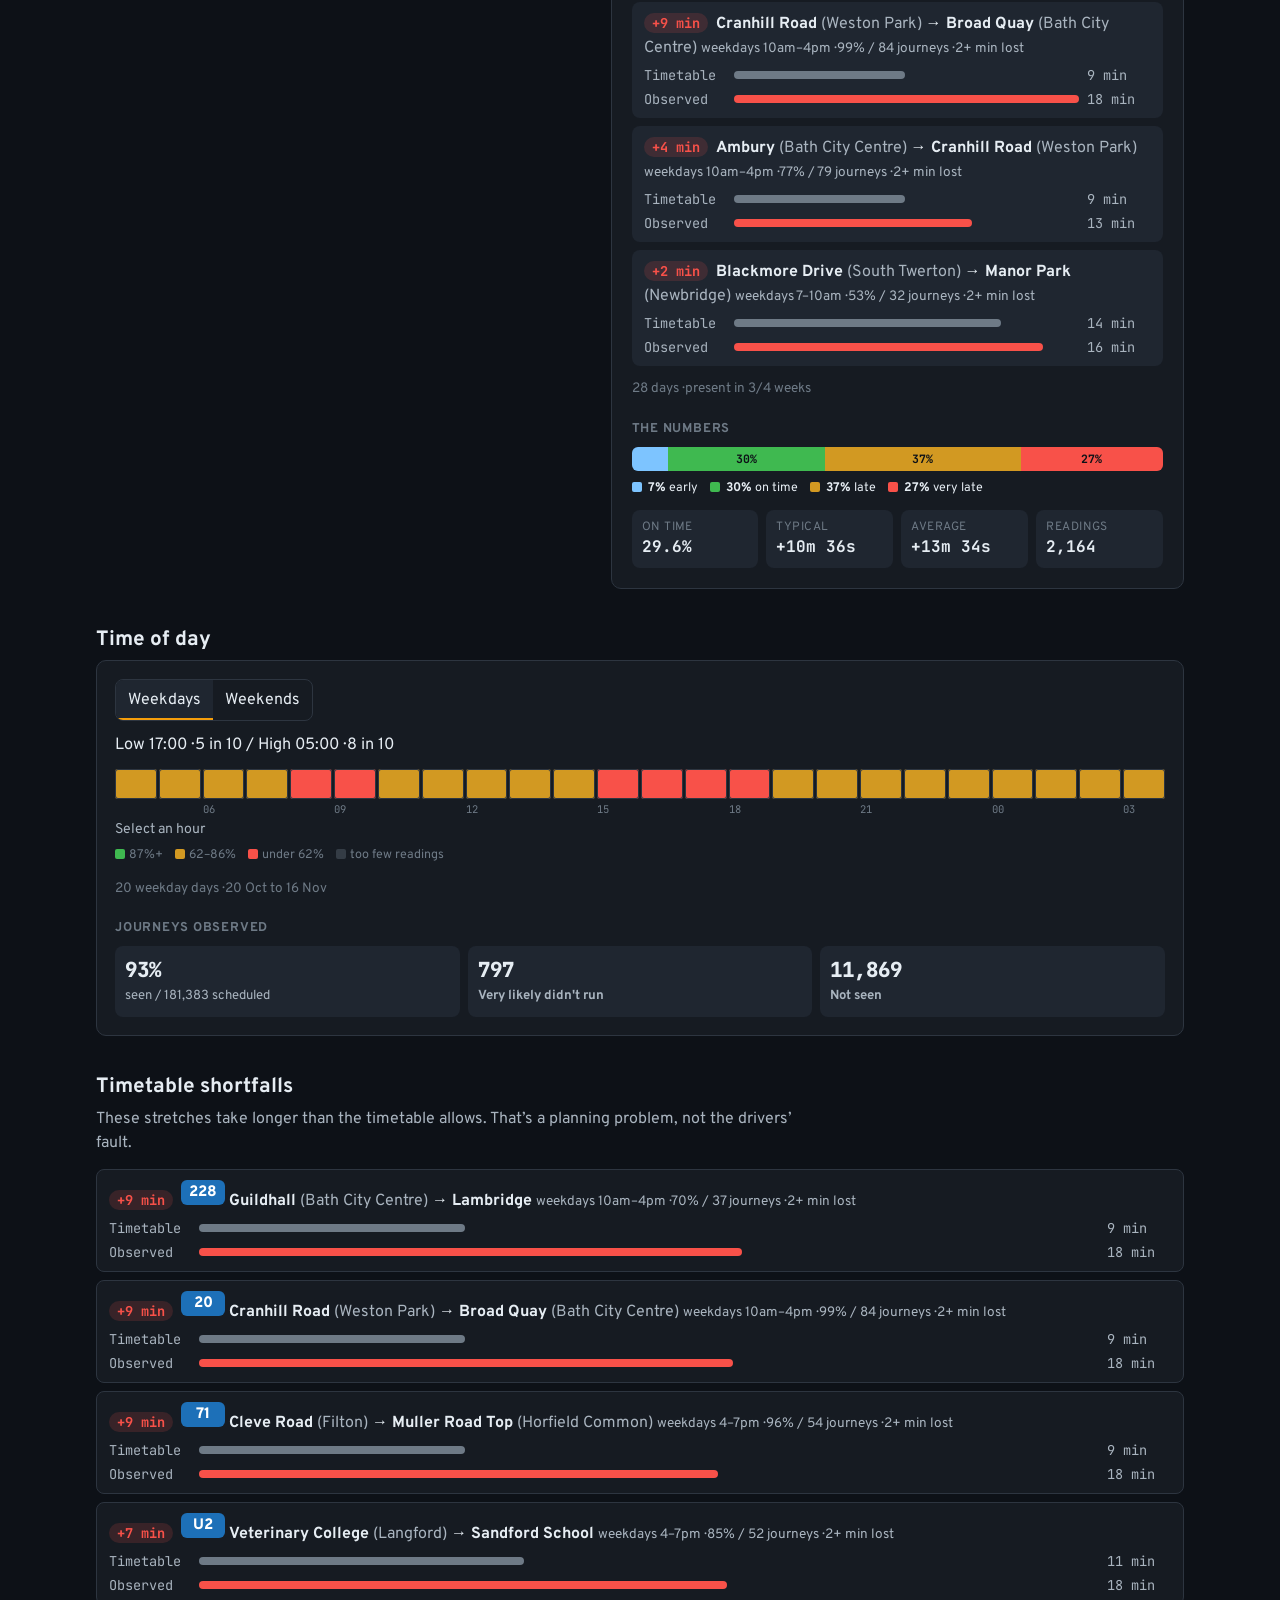
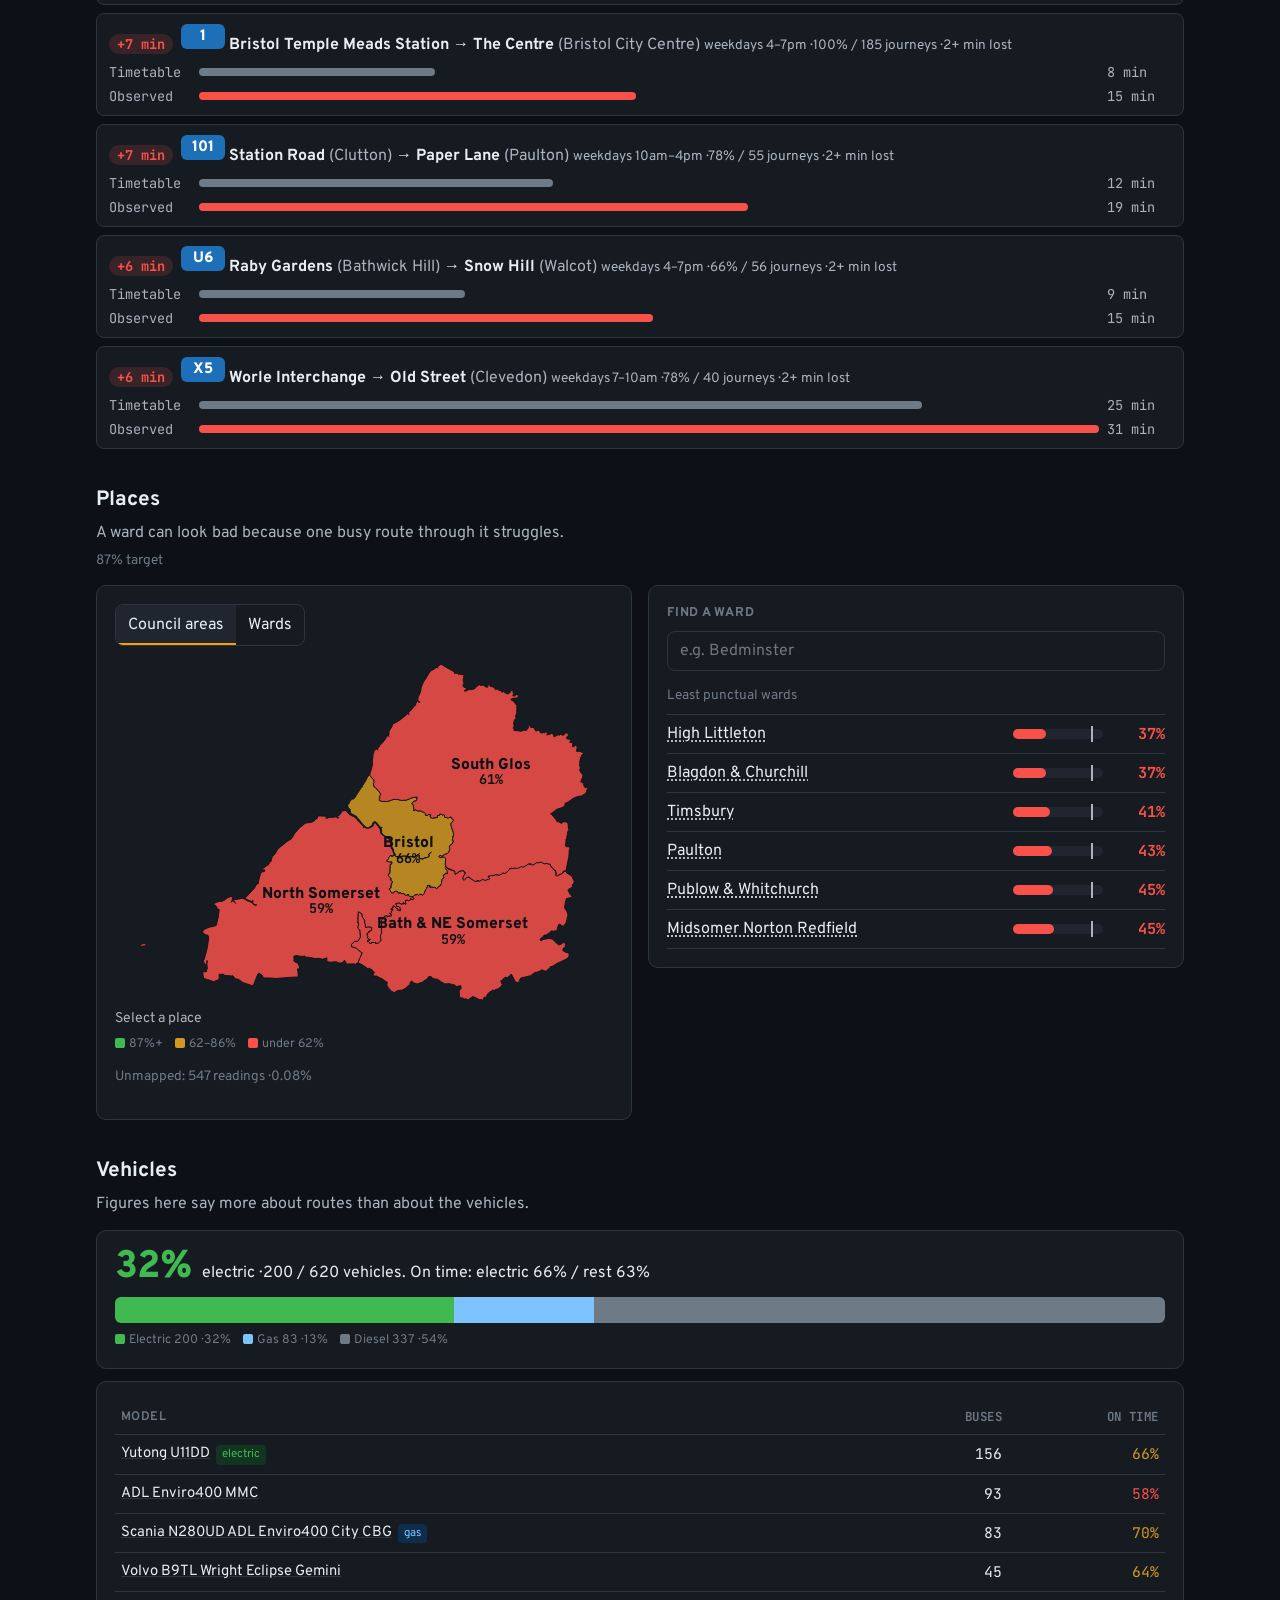
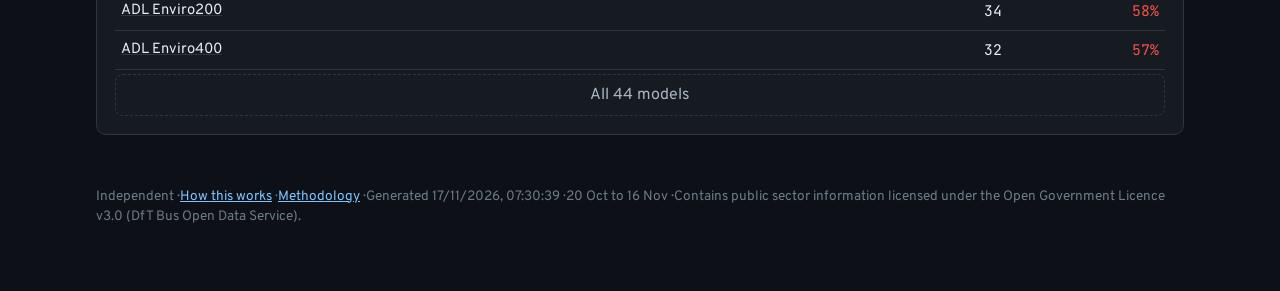
==== commit 0c6b6ff4: "Data update 2026-11-17T07:34Z" ====
--- a/docs/index.html
+++ b/docs/index.html
@@ -18,7 +18,7 @@
 <meta property="og:image:height" content="630">
 <meta name="twitter:card" content="summary_large_image">
 <link rel="icon" href="favicon.svg" type="image/svg+xml">
-<link rel="stylesheet" href="styles.css?v=2f1d9f77535b">
+<link rel="stylesheet" href="styles.css?v=d5afa3ef5c01">
 </head>
 <body>
 <a class="skip-link" href="#main-content">Skip to audit results</a>
@@ -44,21 +44,26 @@
   <div class="hero">
     <div class="card">
       <div class="big"><strong id="h-inten">–</strong><span id="h-pct"></span></div>
-      <p class="lead" id="h-lead"></p>
-      <p class="small" id="h-strict" hidden></p>
-      <div class="bar" aria-hidden="true"><i id="h-fill"></i><b id="h-tgt"></b></div>
-      <div class="bar-labels"><span>0%</span><span id="h-tgt-label"></span><span>100%</span></div>
+      <p class="small on-time-definition">Up to 1 minute early, under 6 minutes late.</p>
+      <div class="headline-chart">
+        <div class="bar" role="img" id="h-bar">
+          <i id="h-fill"></i>
+          <b id="h-tgt"><span id="h-tgt-label"></span></b>
+          <b id="h-strict" hidden></b>
+        </div>
+        <div class="bar-labels" aria-hidden="true"><span>0%</span><span>100%</span></div>
+        <div id="h-strict-label" class="small" hidden></div>
+      </div>
       <div class="headline-split" id="h-split"></div>
-      <details class="bands" id="h-bands"><summary>Show all six bands</summary><div class="bands-body"></div></details>
-      <p class="small faint" id="headline-target-note"></p>
+      <details class="bands" id="h-bands"><summary>Six bands</summary><div class="bands-body"></div></details>
       <details class="evidence" id="evidence">
-        <summary>How sure are we?</summary>
+        <summary>Confidence</summary>
         <p id="evidence-text"></p>
       </details>
     </div>
     <div class="card stats">
       <div class="stat"><span class="k">Typical lateness</span><span class="v" id="s-median">–</span></div>
-      <div class="stat"><span class="k">Journeys we saw run</span><span class="v" id="s-seen">–</span></div>
+      <div class="stat"><span class="k">Journeys seen</span><span class="v" id="s-seen">–</span></div>
       <div class="stat"><span class="k">Routes measured</span><span class="v" id="s-routes">–</span></div>
       <div class="stat"><span class="k">Timing-point readings</span><span class="v" id="s-readings">–</span></div>
     </div>
@@ -70,16 +75,15 @@
     <label class="sr-only" for="operator">Bus operator</label>
     <select id="operator" class="op-select"></select>
     <div class="jump-links">
-      <a href="#routes">Your route</a><a href="#time">Time of day</a><a href="#timetable">Timetable problems</a>
-      <a href="#places">Places</a><a href="#vehicles">Vehicles</a><a href="#about">How it works</a>
+      <a href="#routes">Your route</a><a href="#time">Time of day</a><a href="#timetable">Timetable shortfalls</a>
+      <a href="#places">Places</a><a href="#vehicles">Vehicles</a>
     </div>
   </div>
 </nav>
 
 <main id="main-content" class="wrap">
   <section id="routes">
-    <h2>How is your route doing?</h2>
-    <p class="intro">Search for a route, or pick one from the list. Faded routes have too few readings to be sure.</p>
+    <h2>Your route</h2>
     <p class="small faint" id="route-target-note"></p>
     <div class="routes">
       <div>
@@ -100,21 +104,21 @@
   </section>
 
   <section id="time">
-    <h2>When are buses on time?</h2>
+    <h2>Time of day</h2>
     <div class="card" id="net-hours">
       <p class="faint">Loading…</p>
     </div>
   </section>
 
   <section id="timetable">
-    <h2>Where the timetable doesn't allow enough time</h2>
-    <p class="intro">Stretches where buses take longer than the timetable gives them, almost every day. That's a planning problem: drivers can only catch up by driving faster or pulling away before people sit down.</p>
+    <h2>Timetable shortfalls</h2>
+    <p class="intro">These stretches take longer than the timetable allows. That’s a planning problem, not the drivers’ fault.</p>
     <ol class="fit" id="worst"></ol>
   </section>
 
   <section id="places">
     <h2>Places</h2>
-    <p class="intro">How punctual buses are where they run. A ward can look bad because one busy route through it struggles.</p>
+    <p class="intro">A ward can look bad because one busy route through it struggles.</p>
     <p class="small faint" id="geo-target-note"></p>
     <div class="two">
       <div class="card">
@@ -123,7 +127,7 @@
           <button type="button" data-m="ward" aria-pressed="false">Wards</button>
         </div>
         <svg id="map" class="map" role="img" aria-label="Map of on-time share by place"></svg>
-        <p class="strip-detail" id="map-d" aria-live="polite">Tap a place for its figures.</p>
+        <p class="strip-detail" id="map-d" aria-live="polite">Select a place</p>
         <div class="legend" id="map-legend"></div>
         <p class="small faint" id="unknown-note"></p>
       </div>
@@ -137,7 +141,7 @@
 
   <section id="vehicles">
     <h2>Vehicles</h2>
-    <p class="intro">Buses are given routes by the operator, so on-time figures here say more about routes than about the vehicles. Model names link to Wikipedia.</p>
+    <p class="intro">Figures here say more about routes than about the vehicles.</p>
     <div class="card glance-card">
       <div class="glance"><strong id="e-share"></strong><span id="e-text"></span></div>
       <div class="fleetbar" id="fleetbar" role="img"></div>
@@ -152,47 +156,12 @@
     </div>
   </section>
 
-  <section id="about">
-    <h2>How it works</h2>
-    <div class="callout" id="point-callout">
-      <strong>The point.</strong> This site compares independent measurements with WECA's dated annual target and longer-term goal.
-    </div>
-    <details>
-      <summary>What "on time" means</summary>
-      <p>Between 1 minute early and 5 minutes 59 seconds late at a timing point, the Department for Transport's statistical definition. A reading is a bus recorded within 150 m of a timing point. We measure every bus we can see, every day, against the published timetable.</p>
-    </details>
-    <details>
-      <summary>"Likely reasons" are suggestions, not facts</summary>
-      <p>They come from patterns in the data: a stretch where buses lose time on most days, time that the timetable puts before a stop when it's needed after it, a timetable that expects faster journeys after 10am when buses don't get faster, trips that start later and later as the day goes on, a time of day that is much worse than the rest, journeys that go missing, or buses that wait at a stop. Each one shows its evidence. When there is no clear pattern, we don't suggest a reason.</p>
-    </details>
-    <details>
-      <summary>This is about the timetable and the service, not drivers</summary>
-      <p>Figures measure buses against their timetable. They are not a measure of individual drivers.</p>
-    </details>
-    <details>
-      <summary>What we do <em>not</em> claim</summary>
-      <ul>
-        <li>We do <strong>not</strong> claim any operator is breaking the law or withholding required data. Operators are legally required to publish timetables, vehicle locations and fares, and they do. Performance figures are <em>not</em> a statutory publication requirement.</li>
-        <li>We do <strong>not</strong> claim these are the official figures. They are an independent estimate and will differ from any internal operator or regulator measurement.</li>
-        <li>Low-sample routes, smaller operators with patchier real-time data, and partial collection days are <strong>not</strong> reliable on their own, and are flagged as such.</li>
-      </ul>
-    </details>
-    <details id="historical-data-note">
-      <summary>Historical data note</summary>
-      <p>Some days have incomplete or contradictory evidence and are excluded. Method and timetable changes also limit comparisons across periods. <a href="https://github.com/bristol-bus-bot/weca-bus-audit/blob/main/AUDIT_METHODOLOGY.md#changes-to-the-measurement">See the dated change record.</a></p>
-    </details>
-    <details>
-      <summary>Full methodology and data</summary>
-      <p>The method, data sources (including routes drawn from TNDS that operators do not publish to BODS), the geography, fleet and frequent-service definitions, and every limitation are in <a href="https://github.com/bristol-bus-bot/weca-bus-audit/blob/main/AUDIT_METHODOLOGY.md">AUDIT_METHODOLOGY.md</a>. Day-by-day history is in <a href="audit_data.json">audit_data.json</a>.</p>
-    </details>
-  </section>
 
   <footer class="audit-footer">
-    <p id="footer-intro">An independent, non-commercial measurement of West of England bus punctuality, compared with WECA's published targets. Full method, sources and limitations are in the <a href="https://github.com/bristol-bus-bot/weca-bus-audit/blob/main/AUDIT_METHODOLOGY.md">methodology</a>, and all the code and data are on <a href="https://github.com/bristol-bus-bot/weca-bus-audit">GitHub</a>.</p>
-    <p class="small faint">Contains public sector information licensed under the Open Government Licence v3.0 (DfT Bus Open Data Service). Generated <span id="genat">–</span> · <span id="genday">–</span>.</p>
+    <p>Independent · <a href="https://github.com/bristol-bus-bot/weca-bus-audit/blob/main/README.md">How this works</a> · <a href="https://github.com/bristol-bus-bot/weca-bus-audit/blob/main/AUDIT_METHODOLOGY.md">Methodology</a> · Generated <span id="genat">–</span> · <span id="genday">–</span> · Contains public sector information licensed under the Open Government Licence v3.0 (DfT Bus Open Data Service).</p>
   </footer>
 </main>
 
-<script src="app.js?v=2f1d9f77535b"></script>
+<script src="app.js?v=d5afa3ef5c01"></script>
 </body>
 </html>
--- a/docs/styles.css
+++ b/docs/styles.css
@@ -74,8 +74,17 @@
 .bar i { position: absolute; inset: 0 auto 0 0; border-radius: 6px; width: 0; }
 .bar b { position: absolute; top: -5px; bottom: -5px; width: 2px; background: var(--fg); }
 .bar-labels { display: flex; justify-content: space-between; color: var(--fg-3); font-size: 0.78rem; margin-top: 6px; }
-.evidence { margin-top: 10px; background: transparent; border: 0; padding: 0; color: var(--fg-2); font-size: 0.85rem; }
-.evidence summary { font-weight: 600; }
+.on-time-definition { margin: 6px 0 0; font-size: 0.8rem; }
+.headline-chart { padding-top: 42px; margin-bottom: 20px; }
+#h-tgt span { position: absolute; left: 0; bottom: 27px; width: max-content; max-width: 275px; text-align: center; font: 600 0.78rem/1.3 var(--sans); }
+#h-tgt span a { color: var(--fg); text-decoration: underline dotted; }
+#h-strict { background: var(--fg-2); top: 0; bottom: -12px; }
+#h-strict[hidden] { display: none; }
+#h-strict-label { margin-top: 4px; text-align: center; }
+.hero details { background: transparent; border: 0; border-top: 1px solid var(--line); border-radius: 0; margin: 0; padding: 0; font-size: 0.88rem; }
+.hero details > summary { min-height: 44px; padding: 11px 0; color: var(--link); }
+.hero details[open] { padding-bottom: 12px; }
+.hero details > p, .hero details > ul { margin-top: 0; }
 .stats { display: grid; grid-template-columns: 1fr; gap: 10px; align-content: start; }
 .stat { display: flex; justify-content: space-between; align-items: baseline; gap: 12px; border-bottom: 1px solid var(--line); padding: 8px 0; }
 .stat:last-child { border-bottom: 0; }
@@ -220,8 +229,8 @@
 }
 
 /* Route panel: how the arrivals split (planning #83) */
-.split { display: flex; height: 14px; border-radius: 7px; overflow: hidden; background: var(--surface-2); margin: 4px 0 8px; }
-.split i { display: block; height: 100%; }
+.split { display: flex; height: 24px; border-radius: 6px; overflow: hidden; background: var(--surface-2); margin: 4px 0 8px; }
+.split i { display: block; height: 100%; text-align: center; font: 700 0.72rem/24px var(--mono); color: var(--bg); }
 .split .early, .split-legend .early { background: var(--link); }
 .split .ontime, .split-legend .ontime { background: var(--good); }
 .split .late, .split-legend .late { background: var(--warn); }
@@ -232,9 +241,14 @@
 .split .late6, .split-legend .late6 { background: var(--warn); opacity: 0.6; }
 .split .late10, .split-legend .late10 { background: var(--warn); }
 .split .late20, .split-legend .late20 { background: var(--bad); }
-.bands summary { cursor: pointer; font-size: 0.88rem; color: var(--link); margin-bottom: 6px; }
-.split-legend { list-style: none; margin: 0 0 12px; padding: 0; display: grid; gap: 4px; font-size: 0.88rem; }
+.split-legend { list-style: none; margin: 0 0 12px; padding: 0; display: flex; flex-wrap: wrap; gap: 4px 12px; font-size: 0.78rem; }
+.split-legend li { white-space: nowrap; }
+.six + .split-legend { display: grid; grid-template-columns: repeat(3, auto); gap: 4px; font-size: 0.73rem; }
 .split-legend i { display: inline-block; width: 10px; height: 10px; border-radius: 2px; margin-right: 6px; vertical-align: -1px; }
+.six + .split-legend i { width: 7px; height: 7px; margin-right: 3px; }
+@media (max-width: 350px) {
+  .six + .split-legend li { white-space: normal; }
+}
 /* Minutes lost or spare, leading each stretch */
 .pill-gap { display: inline-block; padding: 1px 8px; border-radius: 999px; background: rgba(248, 81, 73, 0.15); color: var(--bad); font: 700 0.85rem var(--mono); margin-right: 4px; }
 .pill-gap.spare { background: rgba(125, 196, 255, 0.15); color: var(--link); }
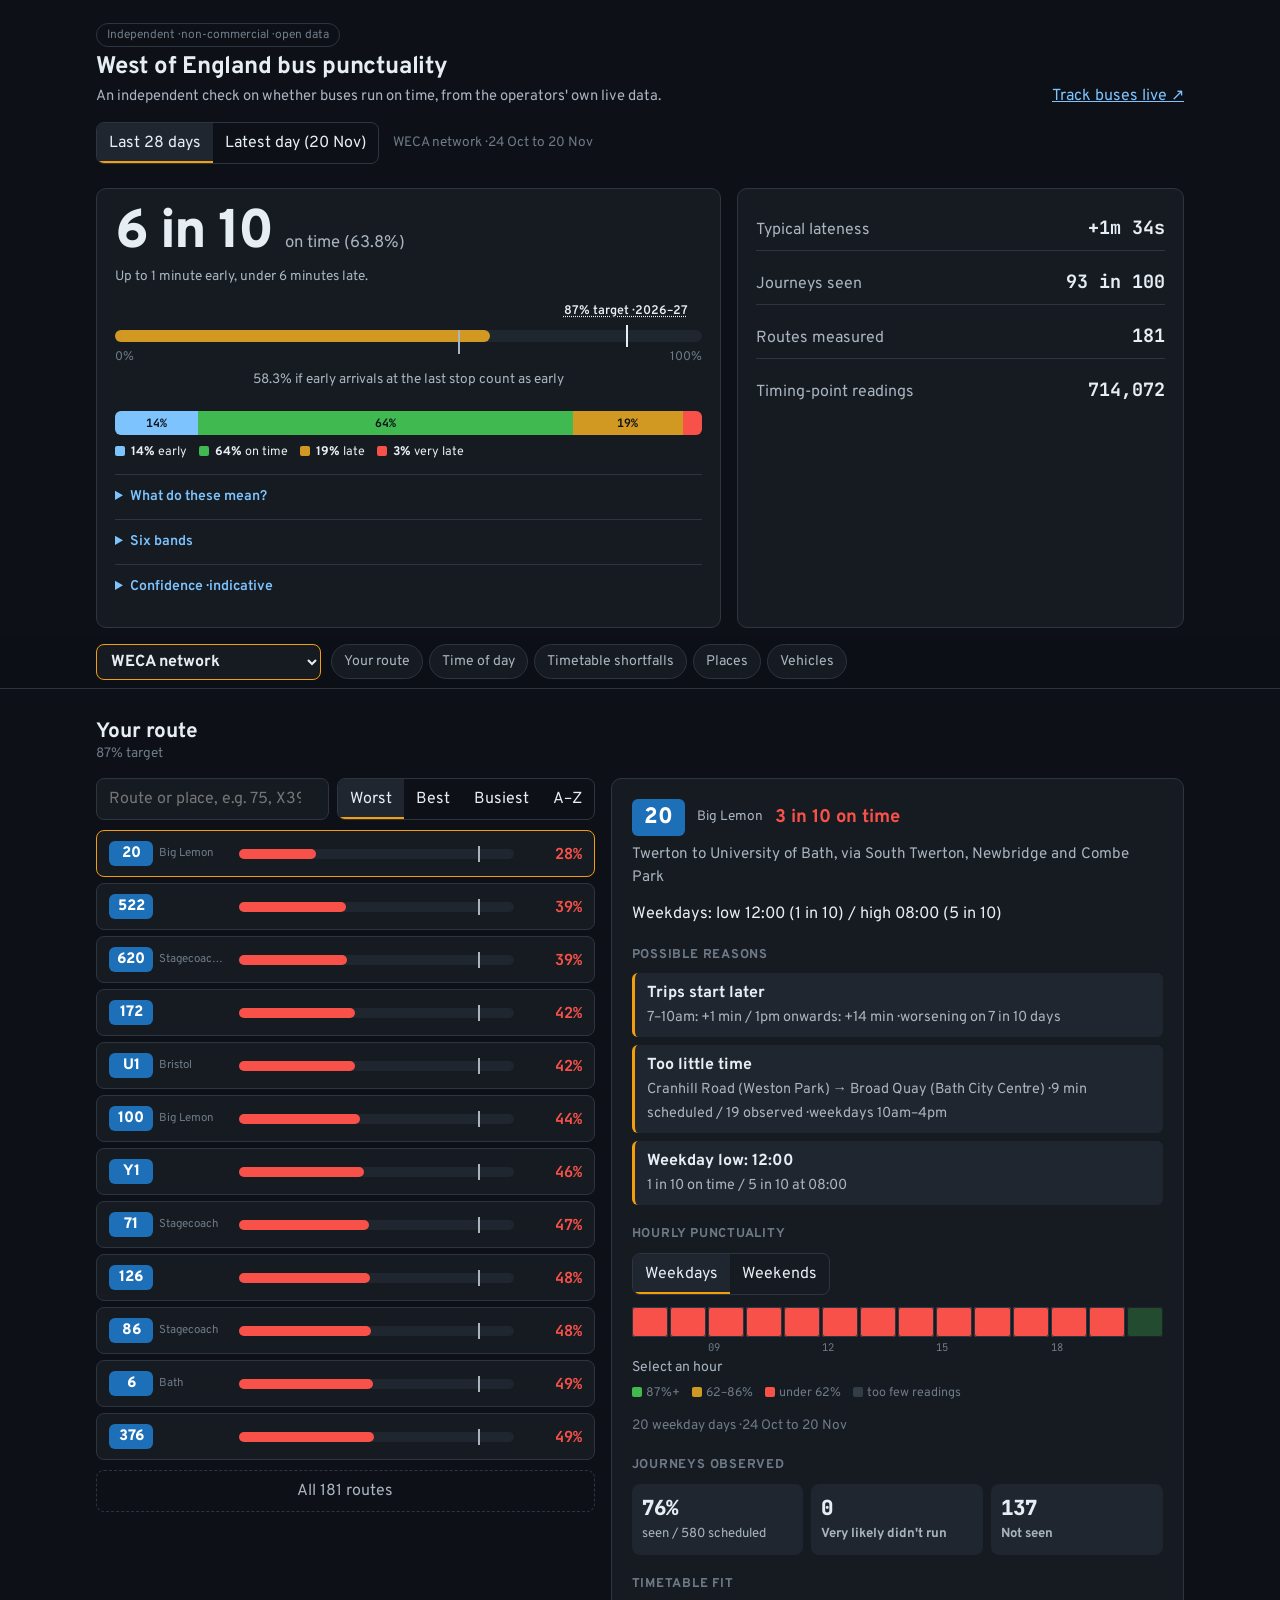
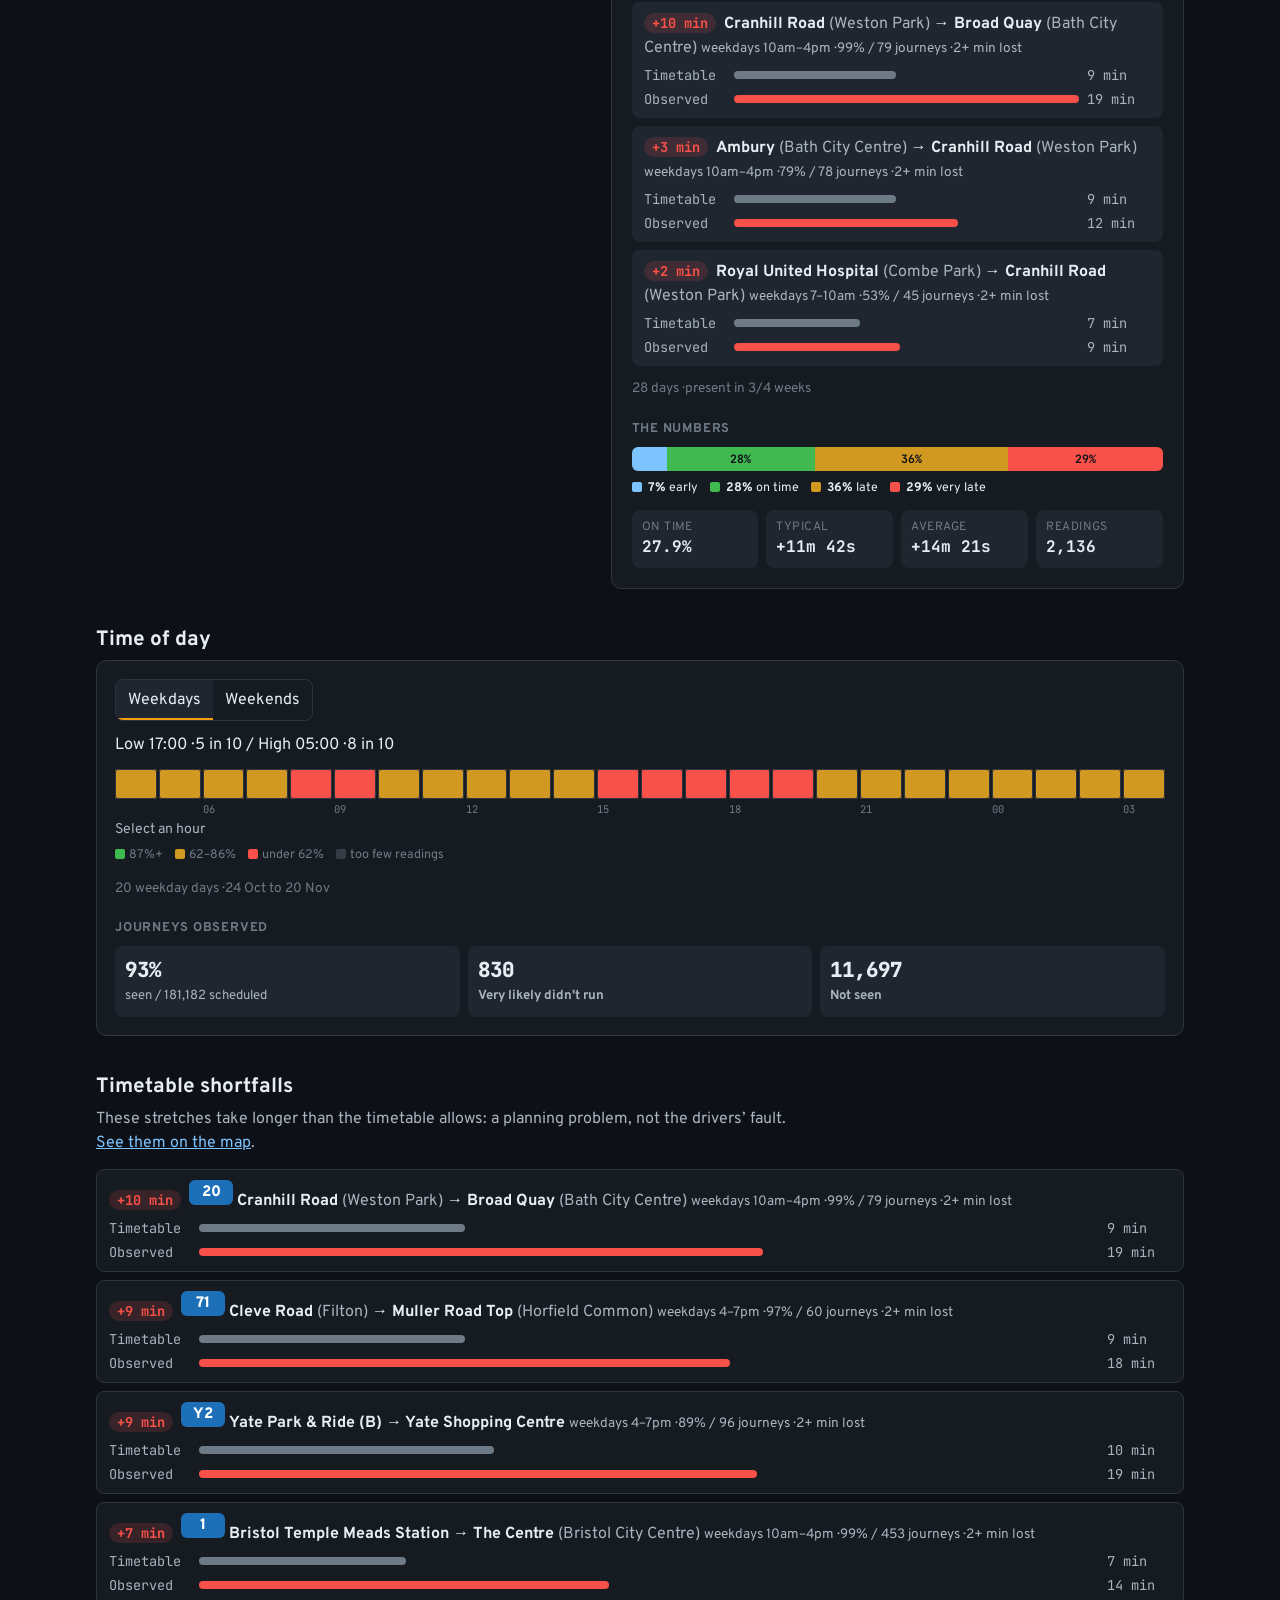
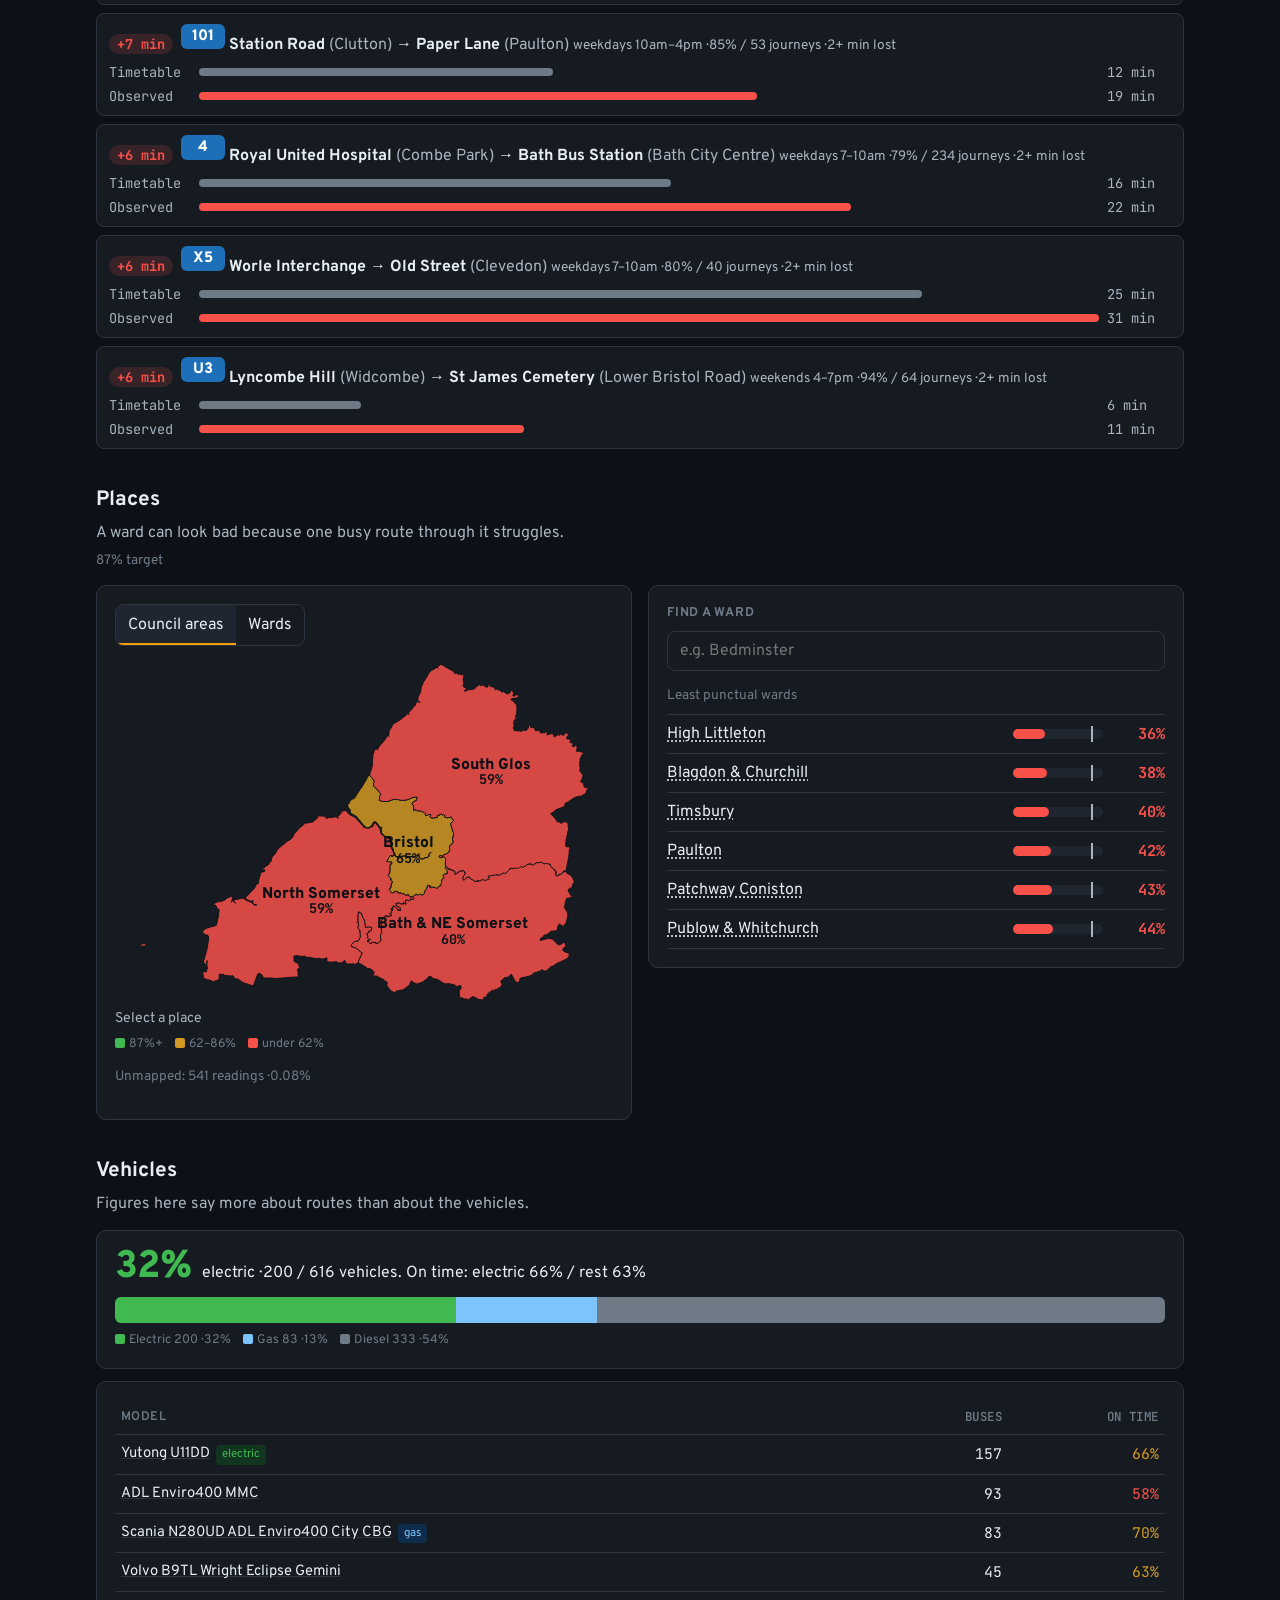
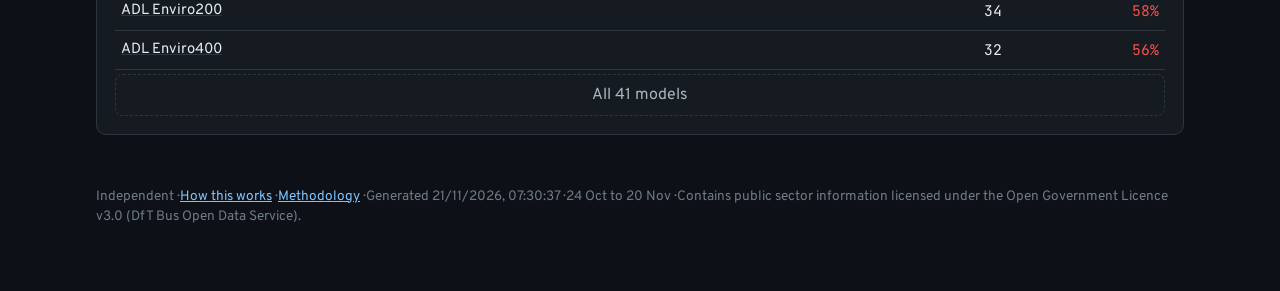
==== commit a759d1c9: "Data update 2026-11-21T07:33Z" ====
--- a/docs/index.html
+++ b/docs/index.html
@@ -112,7 +112,7 @@
 
   <section id="timetable">
     <h2>Timetable shortfalls</h2>
-    <p class="intro">These stretches take longer than the timetable allows. That’s a planning problem, not the drivers’ fault.</p>
+    <p class="intro">These stretches take longer than the timetable allows: a planning problem, not the drivers’ fault. <a href="https://bristolbuses.live/?layer=pinch-points">See them on the map</a>.</p>
     <ol class="fit" id="worst"></ol>
   </section>
 
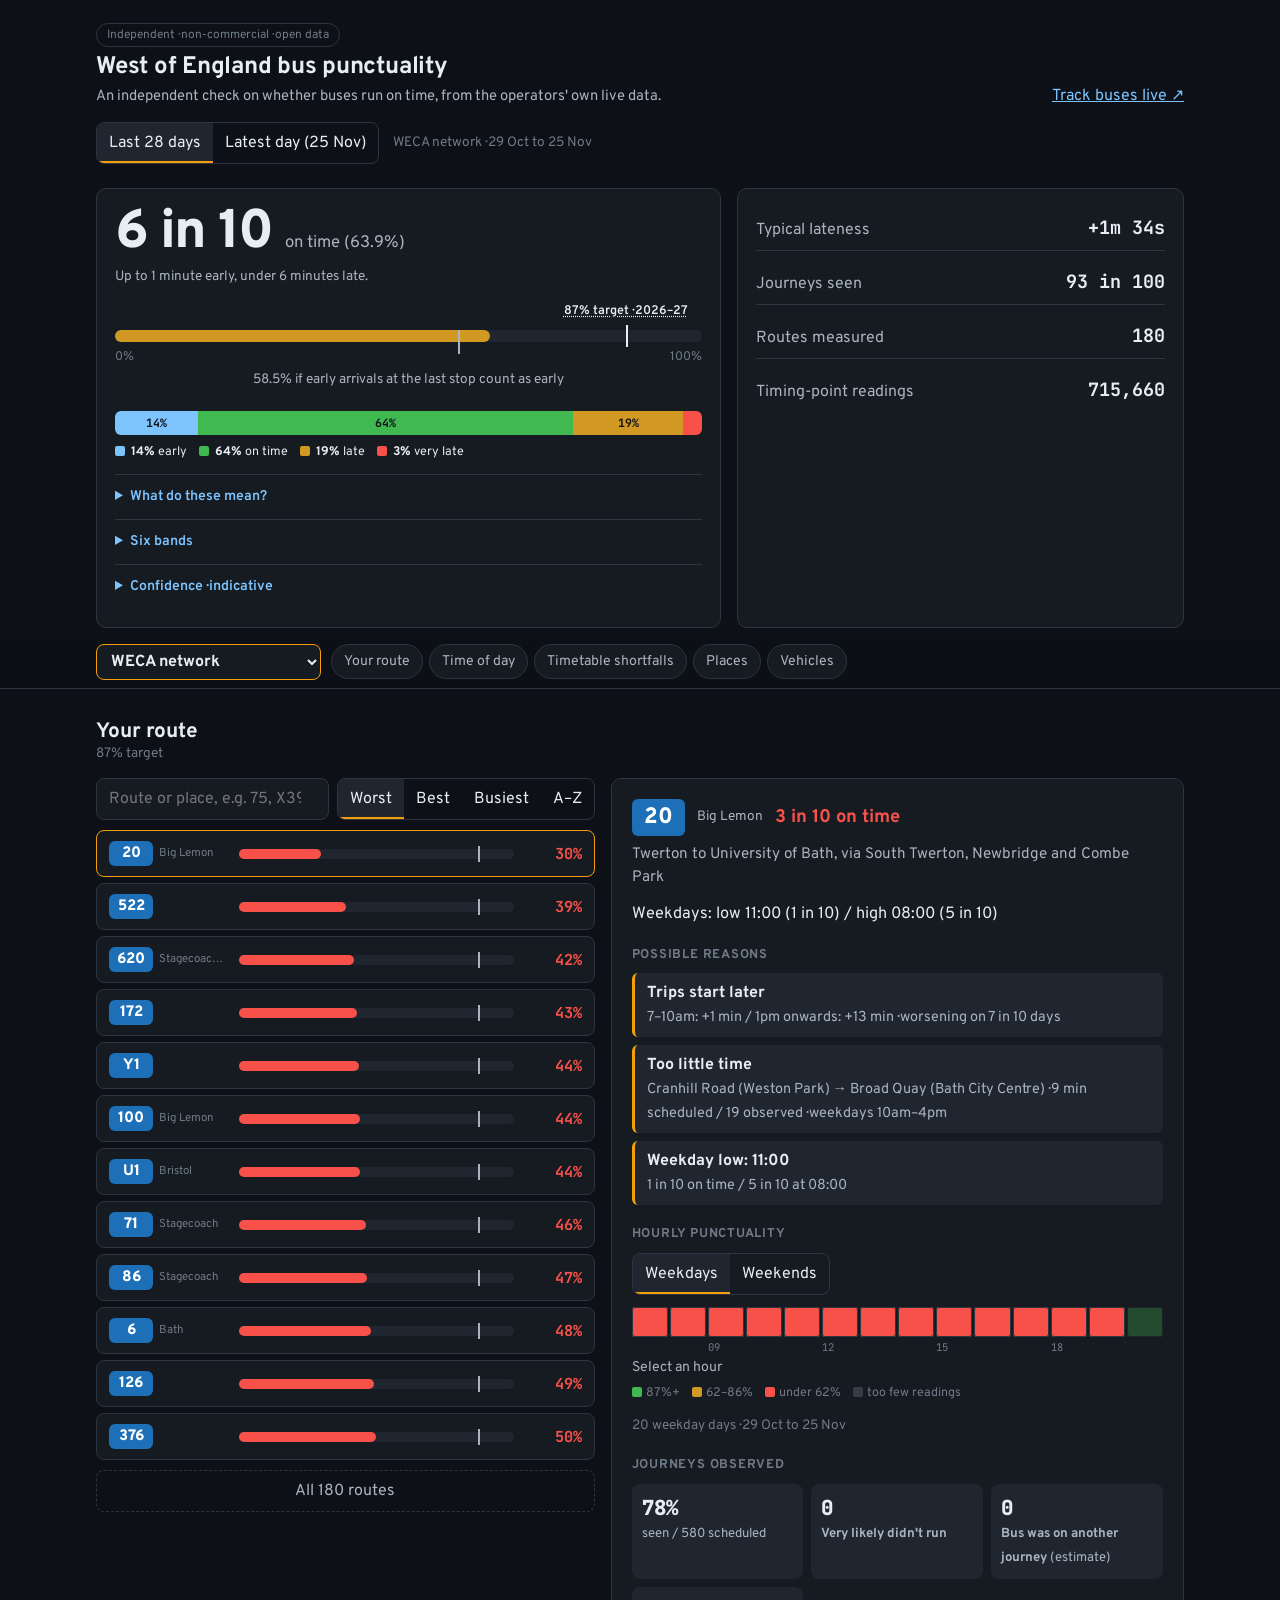
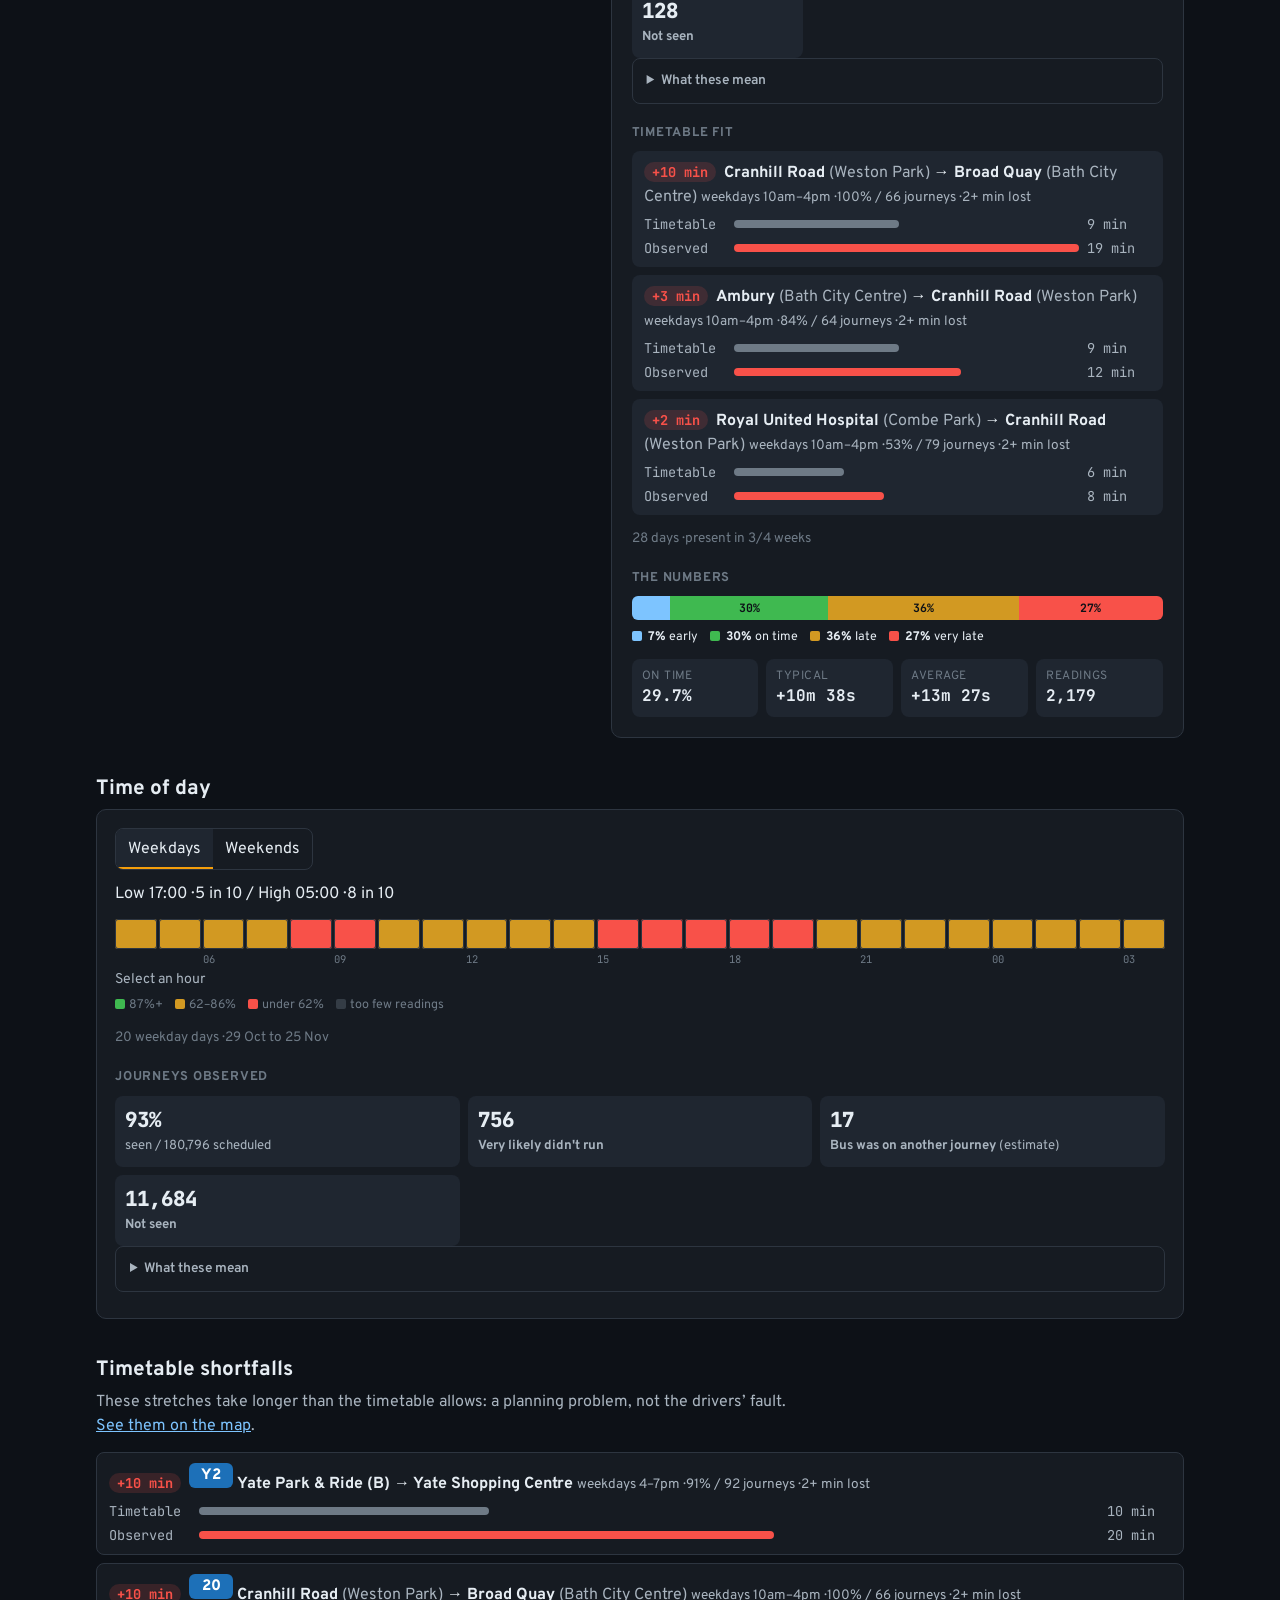
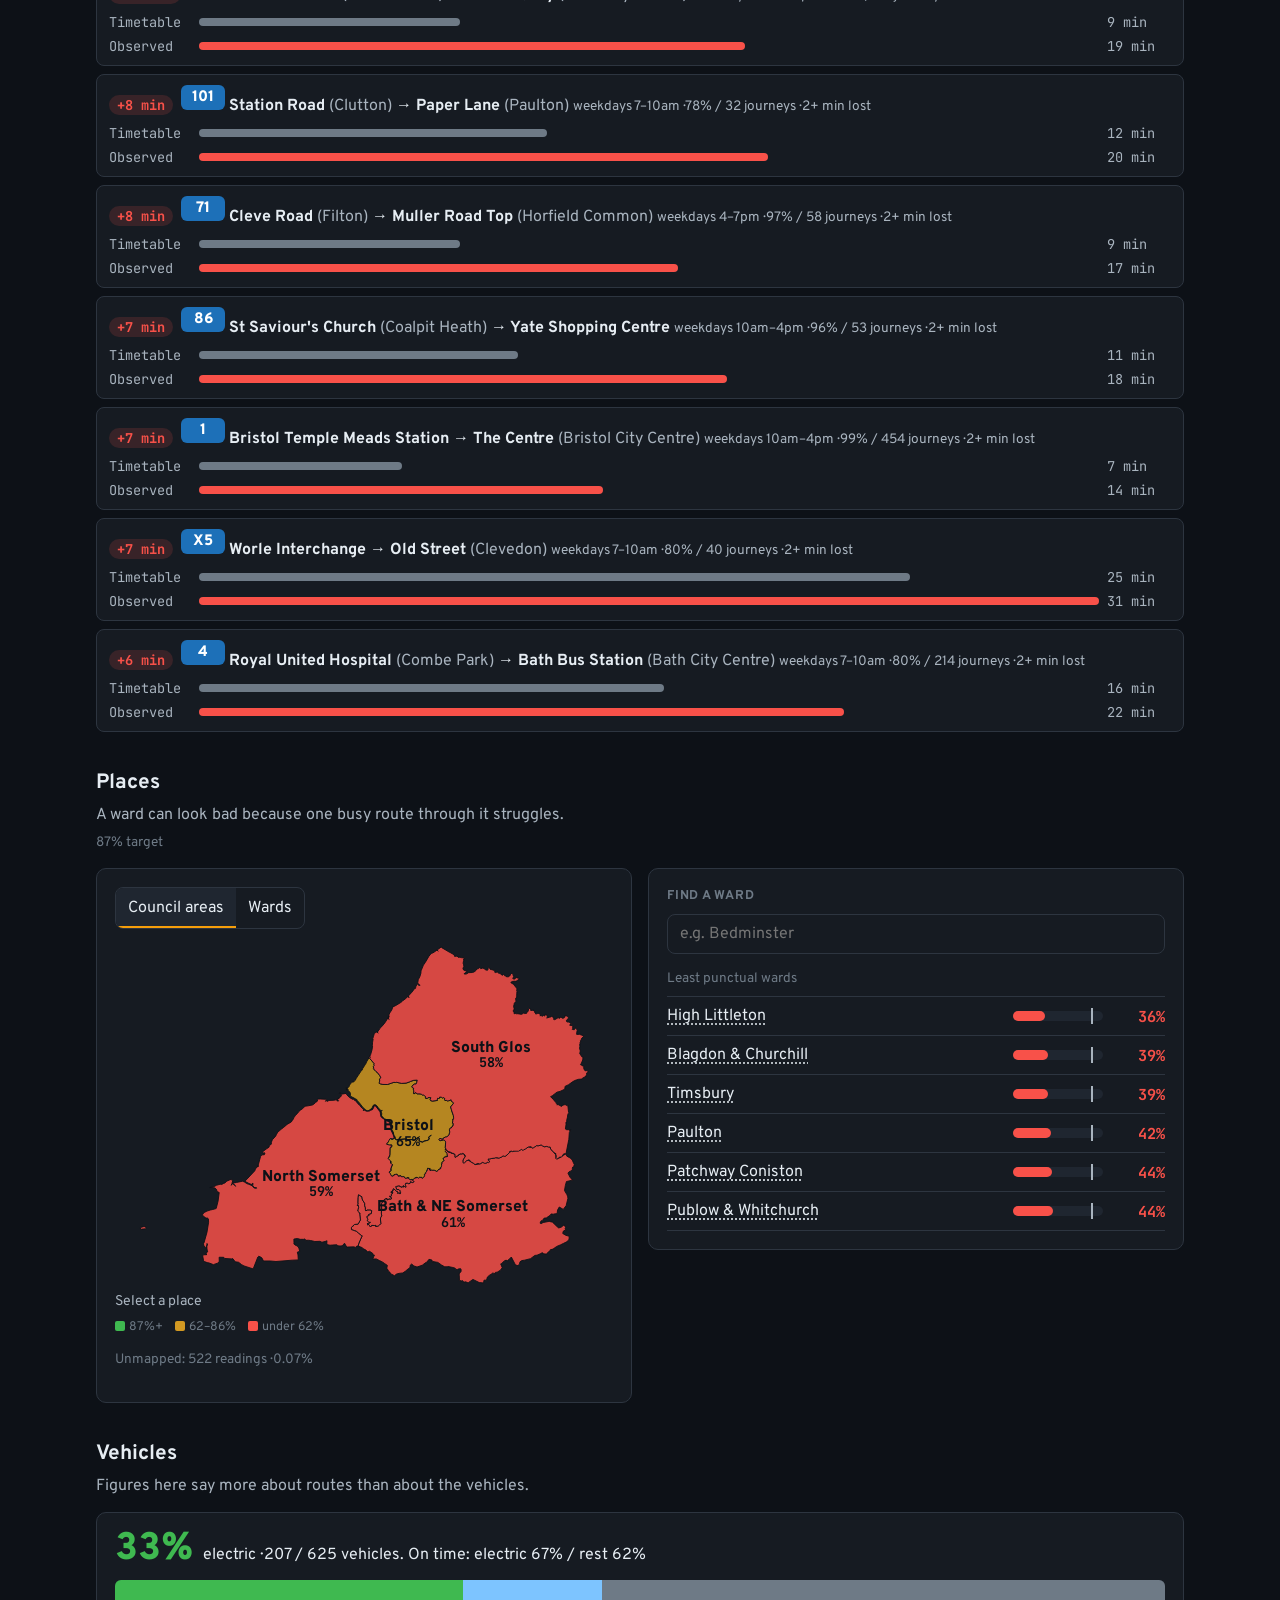
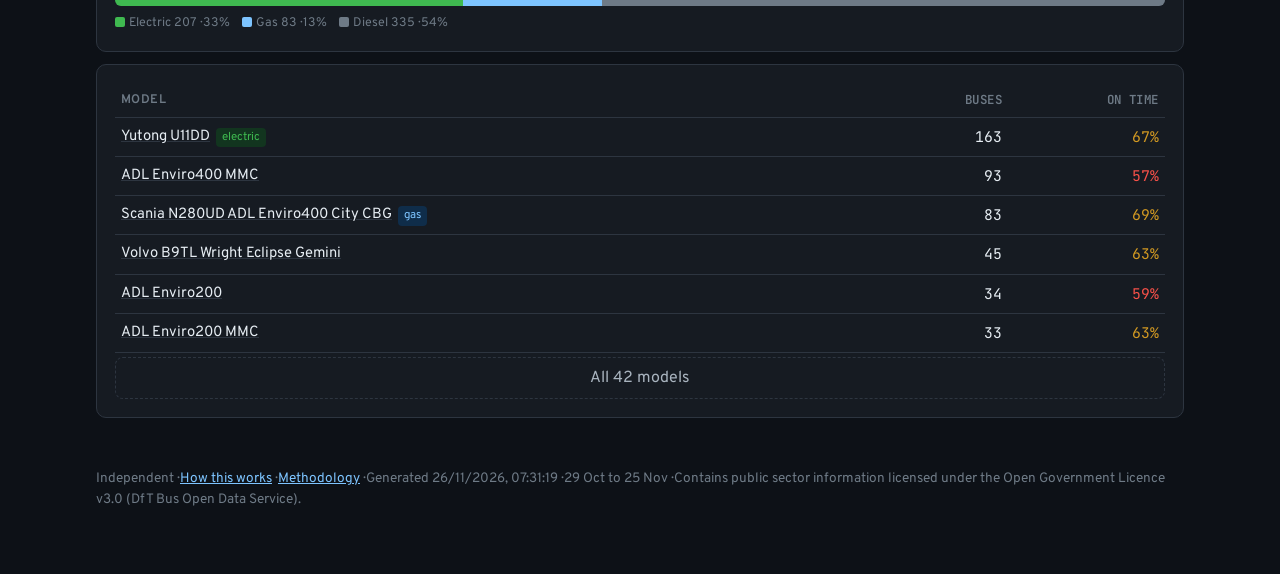
==== commit 7f8f3c76: "Data update 2026-11-26T07:35Z" ====
--- a/docs/index.html
+++ b/docs/index.html
@@ -18,7 +18,7 @@
 <meta property="og:image:height" content="630">
 <meta name="twitter:card" content="summary_large_image">
 <link rel="icon" href="favicon.svg" type="image/svg+xml">
-<link rel="stylesheet" href="styles.css?v=d5afa3ef5c01">
+<link rel="stylesheet" href="styles.css?v=4e3a1d27ab3c">
 </head>
 <body>
 <a class="skip-link" href="#main-content">Skip to audit results</a>
@@ -162,6 +162,6 @@
   </footer>
 </main>
 
-<script src="app.js?v=d5afa3ef5c01"></script>
+<script src="app.js?v=4e3a1d27ab3c"></script>
 </body>
 </html>
